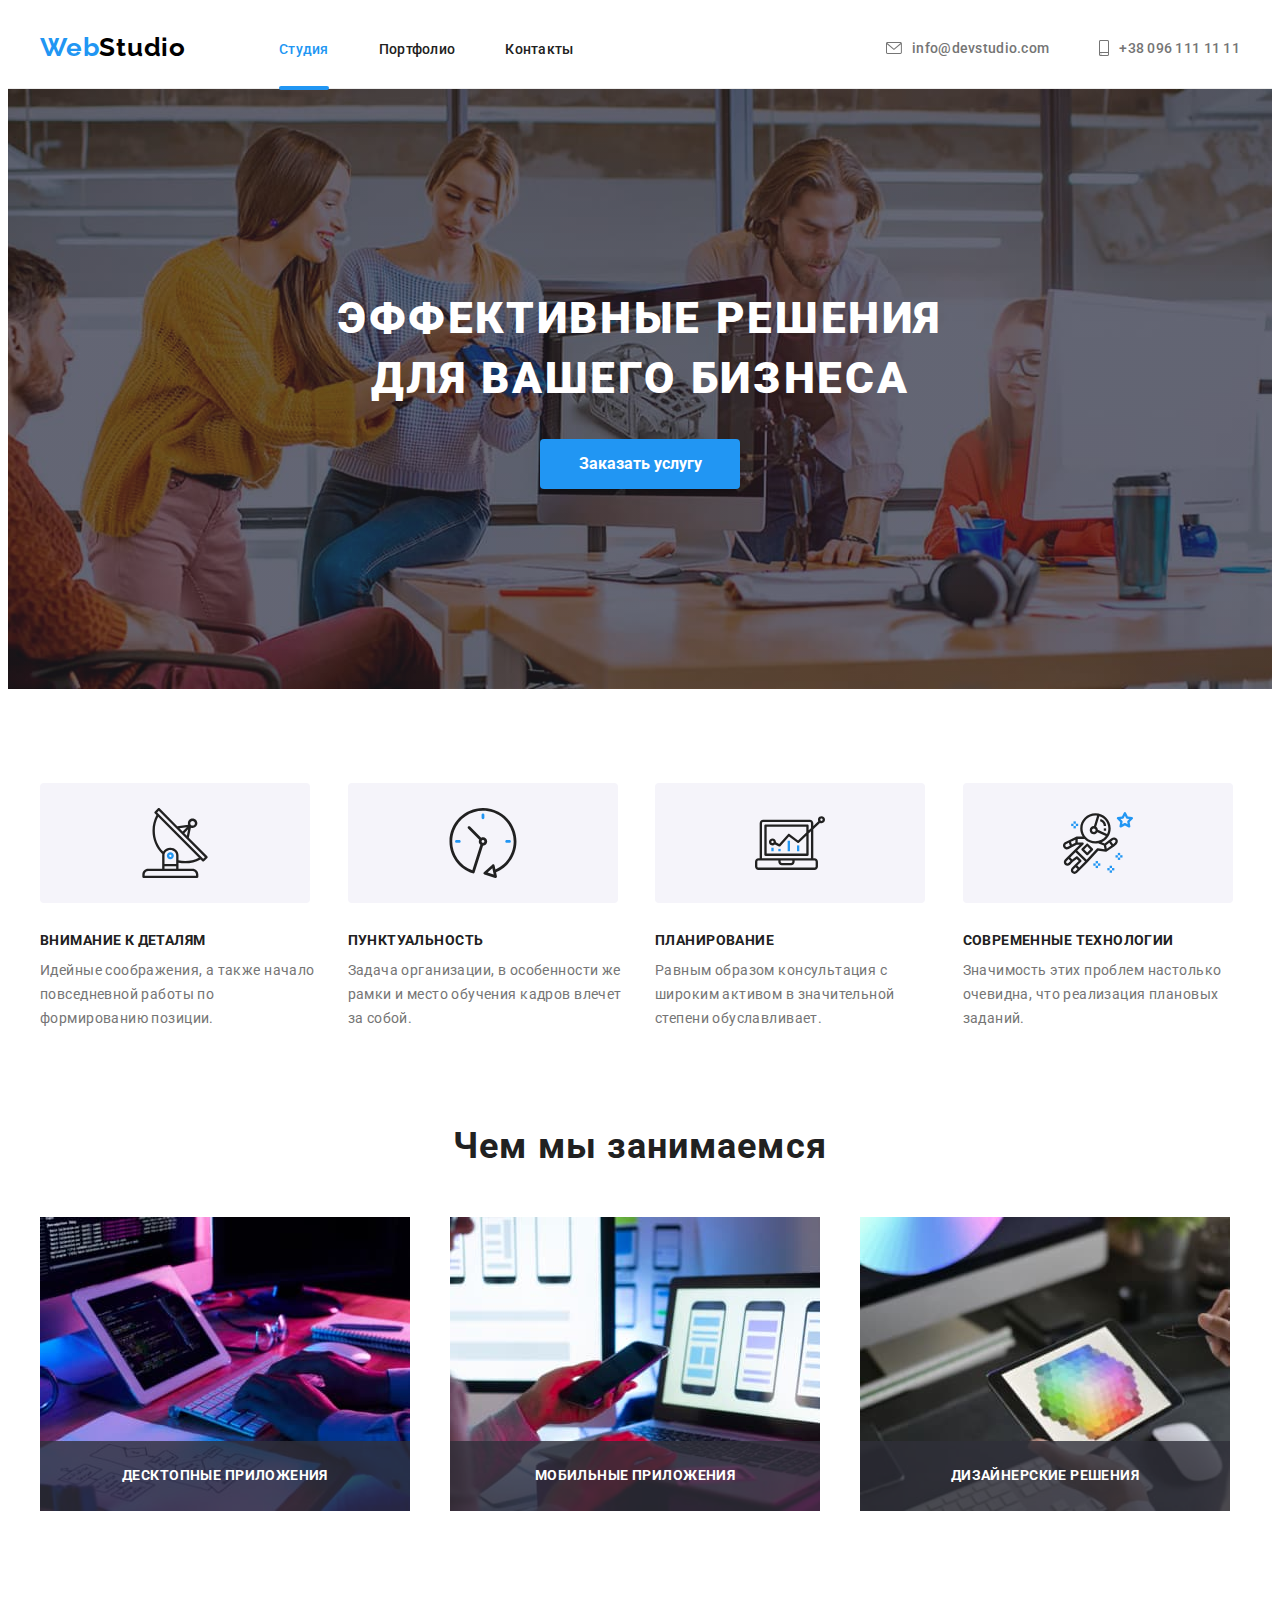
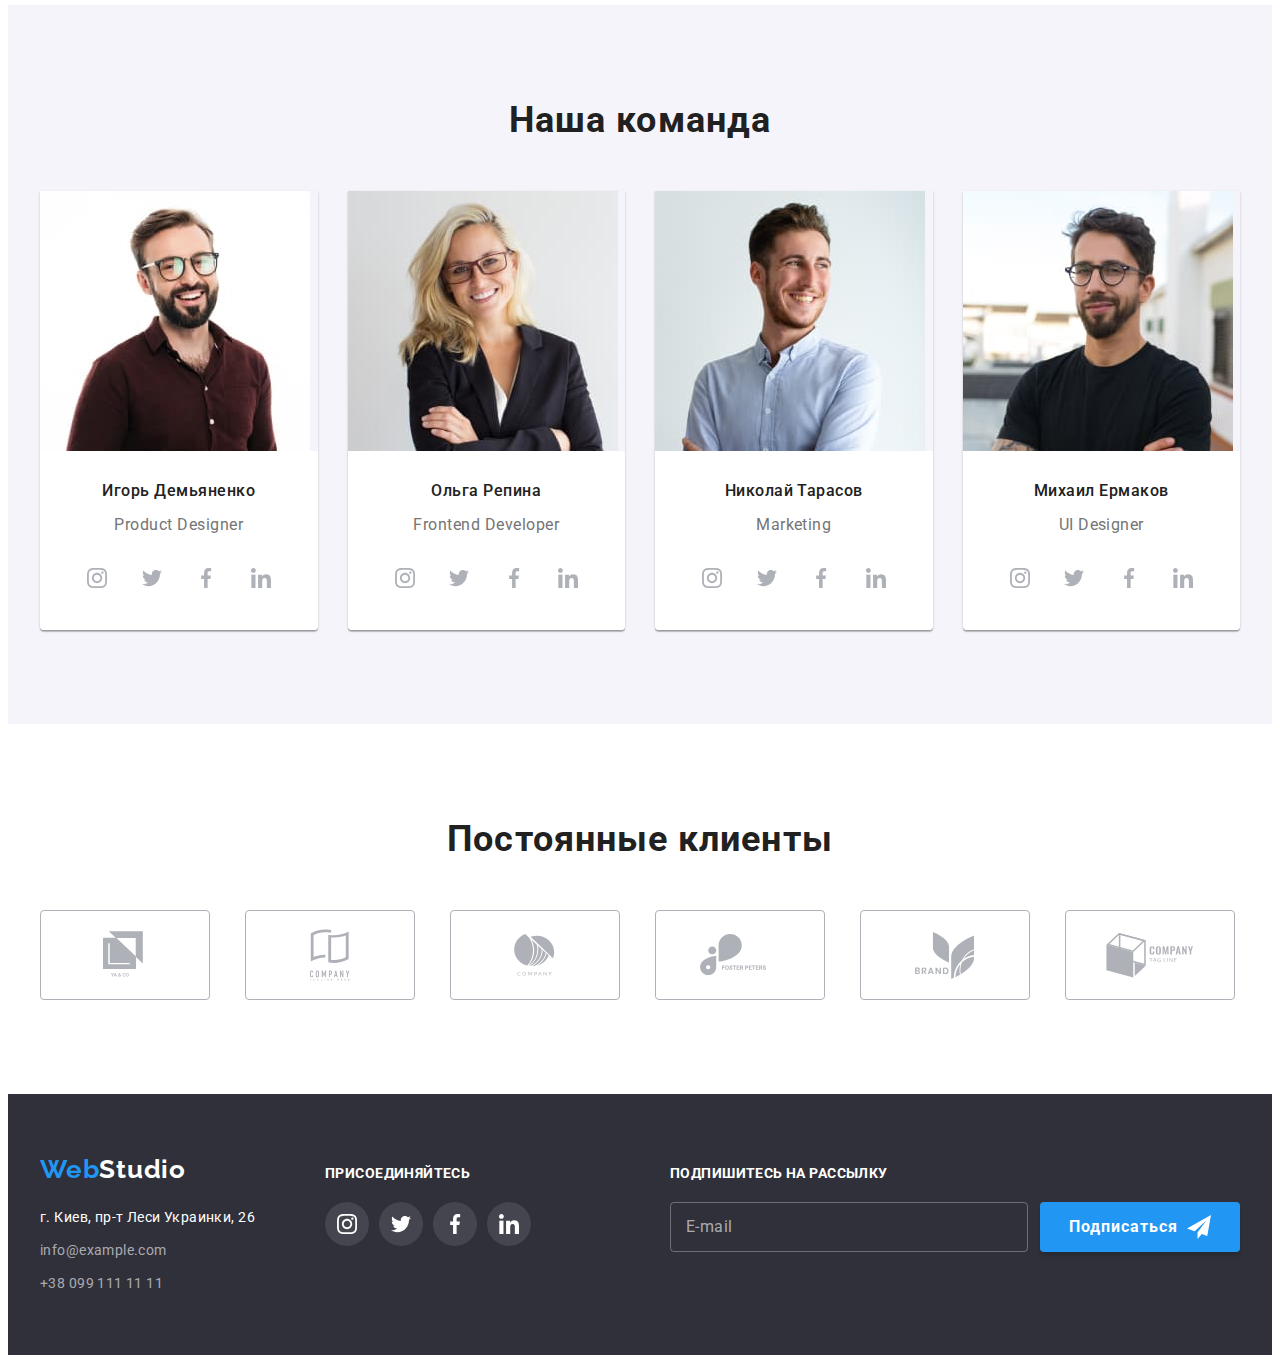
==== index.html @ 29ee75e7 "Added files and folders  from hw#6" ====
<!DOCTYPE html>
<html lang="ru">
<head>
    <meta charset="UTF-8">
    <meta http-equiv="X-UA-Compatible" content="IE=edge">
    <meta name="viewport" content="width=device-width, initial-scale=1.0">
    <title>Студия -> Веб-студия</title>
    <link rel="preconnect" href="https://fonts.gstatic.com">
    <link href="https://fonts.googleapis.com/css2?family=Raleway:wght@700&family=Roboto:wght@400;500;700;900&display=swap"
        rel="stylesheet">
    <link rel="stylesheet" href="https://cdnjs.cloudflare.com/ajax/libs/modern-normalize/1.0.0/modern-normalize.min.css"
        integrity="sha512-ISS7cAi1PEhQ8jnbJpJZMd29NlhNj4AWYyLOSp2CE/CsHxTCu+r+t0D2yoJudVrd0/8fTVPUVDzY5Tvli75u/g=="
        crossorigin="anonymous" />
    <link rel="stylesheet" href="https://cdnjs.cloudflare.com/ajax/libs/animate.css/4.1.1/animate.min.css" />
    <link rel="stylesheet" href="./css/styles.css">
</head>

<body>
    <header class="main-header">
        <div class="container">
            <nav class="navigation">
                <a class="logo link animate__rubberBand" href="./index.html" lang="en"><span class="part-logo">Web</span>Studio</a>
                <ul class="navigation-list list">
                    <li class="navigation-item">
                        <a class="navigation-link link current" href="./index.html">Студия</a>
                    </li>
                    <li class="navigation-item">
                        <a class="navigation-link link" href="./portfolio.html">Портфолио</a>
                    </li>
                    <li class="navigation-item">
                        <a class="navigation-link link" href="">Контакты</a>
                    </li>
                </ul>
            </nav>
            <ul class="list-contacts list">
                <li class="list-contacts-item">
                    <a class="channel-link link" href="mailto:info@devstudio.com">
                        <svg width="16" height="12" class="contacts-icon-mail">
                            <use href="./images/sprite.svg#icon-envelope"></use>
                        </svg>
                        info@devstudio.com</a>
                </li>
                <li class="list-contacts-item">
                    <a class="channel-link link" href="tel:+380961111111">
                        <svg width="10" height="16" class="contacts-icon-phone">
                            <use href="./images/sprite.svg#icon-phone"></use>
                        </svg>
                        +38 096 111 11 11</a>
                </li>
            </ul>
        </div>
    </header>
    <main class="main-content">
        <!-- HERO SECTION -->
        <section class="hero">
            <div class="container">
            <h1 class="main-title">Эффективные решения для вашего бизнеса</h1>
            <button class="modal-btn" type="button" data-modal-open>Заказать услугу</button>
            </div>
        </section>
        <!-- ADVANTAGES -->
        <section class="advantages">
            <div class="container">
                <h2 class="visually-hidden">Наши преимущества</h2>
                    <ul class="advantages-icon-list">
                        <li class="advantages-icon-item list">
                            <div class="advantages-icon">
                                <svg class="advantages-icon-img">
                                    <use href="./images/sprite.svg#icon-antenna">
                                    </use>
                                </svg>
                            </div>
                        </li>
                        <li class="advantages-icon-item list">
                            <div class="advantages-icon">
                                <svg class="advantages-icon-img">
                                    <use href="./images/sprite.svg#icon-clock">
                                    </use>
                                </svg>
                            </div>
                        </li>
                        <li class="advantages-icon-item list">
                            <div class="advantages-icon">
                                <svg class="advantages-icon-img">
                                    <use href="./images/sprite.svg#icon-diagram">
                                    </use>
                                </svg>
                            </div>
                        </li>
                        <li class="advantages-icon-item list">
                            <div class="advantages-icon">
                                <svg class="advantages-icon-img">
                                    <use href="./images/sprite.svg#icon-astronaut">
                                    </use>
                                </svg>
                            </div>
                        </li>
                    </ul>
                <ul class="advantages-list list">
                    <li class="advantages-list-item">
                        <h3 class="advantages-list-title">Внимание к деталям</h3>
                        <p class="advantages-list-description">Идейные соображения, а также начало повседневной работы по формированию
                            позиции.</p>
                    </li>
                    <li class="advantages-list-item">
                        <h3 class="advantages-list-title">Пунктуальность</h3>
                        <p class="advantages-list-description">Задача организации, в особенности же рамки и место обучения кадров влечет
                            за собой.</p>
                    </li>
                    <li class="advantages-list-item">
                        <h3 class="advantages-list-title">Планирование</h3>
                        <p class="advantages-list-description">Равным образом консультация с широким активом в значительной степени
                            обуславливает.</p>
                    </li>
                    <li class="advantages-list-item">
                        <h3 class="advantages-list-title">Современные технологии</h3>
                        <p class="advantages-list-description">Значимость этих проблем настолько очевидна, что реализация плановых
                            заданий.</p>
                    </li>
                </ul>
            </div>
        </section>
        <!-- WHAT WE DO -->
        <section class="our-work">
            <div class="container">
                <h2 class="second-title">Чем мы занимаемся</h2>
                <ul class="work-list list">
                    <li class="work-list-item">
                        <img class="work-list-img" src="./images/what_we_do/what_img_1.jpg" alt="разработчик пишет код" width="370"
                            height="294">
                            <p class="work-list-img-title">Десктопные приложения</p>
                    </li>
                    <li class="work-list-item">
                        <img class="work-list-img" src="./images/what_we_do/what_img_2.jpg"
                            alt="дизайнер выбирает варианты мобильной версии сайта" width="370" height="294">
                            <p class="work-list-img-title">Мобильные приложения</p>
                    </li>
                    <li class="work-list-item">
                        <img class="work-list-img" src="./images/what_we_do/what_img_3.jpg" alt="дизайнер выбирает цветовую палитру"
                            width="370" height="294">
                            <p class="work-list-img-title">Дизайнерские решения</p>
                    </li>
                </ul>
            </div>
        </section>
        <!-- OUR TEAM -->
        <section class="team">
            <div class="container">
                <h2 class="second-title">Наша команда</h2>
                <ul class="team-list list">
                    <li class="team-list-item">
                        <img class="team-list-img" src="./images/team/igor.jpg"
                            alt="парень в бордовой рубашке с бородой и в очках улыбается для фото" width="270" height="260">
                        <div class="description-card">
                            <h3 class="third-title">Игорь Демьяненко</h3>
                            <p class="team-list-description" lang="en">Product Designer</p>
                            <ul class="social-list list">
                                <li class="social-list-item">
                                    <a href="" class="social-list-link link">
                                        <svg class="social-list-icon">
                                            <use href="./images/sprite.svg#icon-instagram"></use>
                                        </svg>
                                    </a>
                                </li>
                                <li class="social-list-item">
                                    <a href="" class="social-list-link link">
                                        <svg class="social-list-icon">
                                            <use href="./images/sprite.svg#icon-twitter"></use>
                                        </svg>
                                    </a>
                                </li>
                                <li class="social-list-item">
                                    <a href="" class="social-list-link link">
                                        <svg class="social-list-icon">
                                            <use href="./images/sprite.svg#icon-facebook"></use>
                                        </svg>
                                    </a>
                                </li>
                                <li class="social-list-item">
                                    <a href="" class="social-list-link link">
                                        <svg class="social-list-icon">
                                            <use href="./images/sprite.svg#icon-linkedin"></use>
                                        </svg>
                                    </a>
                                </li>
                            </ul>
                        </div>
                    </li>
                    <li class="team-list-item">
                        <img class="team-list-img" src="./images/team/olga.jpg"
                            alt="девушка-блондинка в пиджаке и очках улыбается для фото" width="270" height="260">
                        <div class="description-card">
                            <h3 class="third-title">Ольга Репина</h3>
                            <p class="team-list-description" lang="en">Frontend Developer</p>
                            <ul class="social-list list">
                                <li class="social-list-item">
                                    <a href="" class="social-list-link link">
                                        <svg class="social-list-icon">
                                            <use href="./images/sprite.svg#icon-instagram"></use>
                                        </svg>
                                    </a>
                                </li>
                                <li class="social-list-item">
                                    <a href="" class="social-list-link link">
                                        <svg class="social-list-icon">
                                            <use href="./images/sprite.svg#icon-twitter"></use>
                                        </svg>
                                    </a>
                                </li>
                                <li class="social-list-item">
                                    <a href="" class="social-list-link link">
                                        <svg class="social-list-icon">
                                            <use href="./images/sprite.svg#icon-facebook"></use>
                                        </svg>
                                    </a>
                                </li>
                                <li class="social-list-item">
                                    <a href="" class="social-list-link link">
                                        <svg class="social-list-icon">
                                            <use href="./images/sprite.svg#icon-linkedin"></use>
                                        </svg>
                                    </a>
                                </li>
                            </ul>
                        </div>
                    </li>
                    <li class="team-list-item">
                        <img class="team-list-img" src="./images/team/nikolai.jpg"
                            alt="парень в светлой рубашке улыбается и смотрит в сторону" width="270" height="260">
                        <div class="description-card">
                            <h3 class="third-title">Николай Тарасов</h3>
                            <p class="team-list-description" lang="en">Marketing</p>
                            <ul class="social-list list">
                                <li class="social-list-item">
                                    <a href="" class="social-list-link link">
                                        <svg class="social-list-icon">
                                            <use href="./images/sprite.svg#icon-instagram"></use>
                                        </svg>
                                    </a>
                                </li>
                                <li class="social-list-item">
                                    <a href="" class="social-list-link link">
                                        <svg class="social-list-icon">
                                            <use href="./images/sprite.svg#icon-twitter"></use>
                                        </svg>
                                    </a>
                                </li>
                                <li class="social-list-item">
                                    <a href="" class="social-list-link link">
                                        <svg class="social-list-icon">
                                            <use href="./images/sprite.svg#icon-facebook"></use>
                                        </svg>
                                    </a>
                                </li>
                                <li class="social-list-item">
                                    <a href="" class="social-list-link link">
                                        <svg class="social-list-icon">
                                            <use href="./images/sprite.svg#icon-linkedin"></use>
                                        </svg>
                                    </a>
                                </li>
                            </ul>
                        </div>  
                    </li>
                    <li class="team-list-item">
                        <img class="team-list-img" src="./images/team/mihail.jpg" alt="парень с бородой, в очках и черной футболке"
                            width="270" height="260">
                        <div class="description-card">
                            <h3 class="third-title">Михаил Ермаков</h3>
                            <p class="team-list-description" lang="en">UI Designer</p>
                            <ul class="social-list list">
                                <li class="social-list-item">
                                    <a href="" class="social-list-link link">
                                        <svg class="social-list-icon">
                                            <use href="./images/sprite.svg#icon-instagram"></use>
                                        </svg>
                                    </a>
                                </li>
                                <li class="social-list-item">
                                    <a href="" class="social-list-link link">
                                        <svg class="social-list-icon">
                                            <use href="./images/sprite.svg#icon-twitter"></use>
                                        </svg>
                                    </a>
                                </li>
                                <li class="social-list-item">
                                    <a href="" class="social-list-link link">
                                        <svg class="social-list-icon">
                                            <use href="./images/sprite.svg#icon-facebook"></use>
                                        </svg>
                                    </a>
                                </li>
                                <li class="social-list-item">
                                    <a href="" class="social-list-link link">
                                        <svg class="social-list-icon">
                                            <use href="./images/sprite.svg#icon-linkedin"></use>
                                        </svg>
                                    </a>
                                </li>
                            </ul>
                        </div>  
                    </li>
                </ul>
            </div>
        </section>
        <!-- REGULAR CLIENTS -->
        <section class="regular-clients">
            <div class="container">
                <h2 class="second-title">Постоянные клиенты</h2>
                <ul class="regular-clients-list list">
                    <li class="regular-clients-item">
                        <a href="" class="regular-clients-link link">
                                <svg width="44" height="49" class="regular-clients-icon">
                                    <use href="./images/sprite.svg#icon-logo_1"></use>
                                </svg>
                        </a>
                    </li>
                    <li class="regular-clients-item">
                        <a href="" class="regular-clients-link link">
                                <svg width="40" height="52" class="regular-clients-icon">
                                    <use href="./images/sprite.svg#icon-logo_2"></use>
                                </svg>
                        </a>
                    </li>
                    <li class="regular-clients-item">
                        <a href="" class="regular-clients-link link">
                                <svg width="41" height="42" class="regular-clients-icon">
                                    <use href="./images/sprite.svg#icon-logo_3"></use>
                                </svg>
                        </a>
                    </li>
                    <li class="regular-clients-item">
                        <a href="" class="regular-clients-link link">
                                <svg width="79" height="42" class="regular-clients-icon">
                                    <use href="./images/sprite.svg#icon-logo_4"></use>
                                </svg>
                        </a>
                    </li>
                    <li class="regular-clients-item">
                        <a href="" class="regular-clients-link link">
                                <svg width="59" height="47" class="regular-clients-icon">
                                    <use href="./images/sprite.svg#icon-logo_5"></use>
                                </svg>
                        </a>
                    </li>
                    <li class="regular-clients-item">
                        <a href="" class="regular-clients-link link">
                                <svg width="88" height="45" class="regular-clients-icon">
                                    <use href="./images/sprite.svg#icon-logo_6"></use>
                                </svg>
                        </a>
                    </li>
                </ul>
            </div>
        </section>
    </main>
    <footer class="contact-information">
    <!-- CONTACT INFORMATION -->
        <div class="container contact-info-container">
            <div class="contact-address-container">
                <a class="link logo logo-white" href="./index.html" lang="en"><span class="part-logo">Web</span>Studio</a>
                <address class="address">
                    <ul class="contact-list list">
                        <li class="contact-list-item">
                            <a class="contact-link-address link" href="https://goo.gl/maps/SzbFPfj4iSwk4chh7" target="_blank"
                                rel="noopener noreferrer">
                                г. Киев, пр-т Леси Украинки, 26</a>
                        </li>
                        <li class="contact-list-item">
                            <a class="contact-link-item link" href="mailto:info@example.com" lang="en">info@example.com</a>
                        </li>
                        <li class="contact-list-item">
                            <a class="contact-link-item link" href="tel:+380991111111">+38 099 111 11 11</a>
                        </li>
                    </ul>
                </address>
            </div>
            <div class="social-links-footer">
                <p class="social-title">присоединяйтесь</p>
                <ul class="social-links-footer-list list">
                    <li class="social-links-footer-item">
                        <a href="" class="social-links-footer-link link">
                            <svg class="social-links-footer-icon">
                                <use href="./images/sprite.svg#icon-instagram"></use>
                            </svg>
                        </a>
                    </li>
                    <li class="social-links-footer-item">
                        <a href="" class="social-links-footer-link link">
                            <svg class="social-links-footer-icon">
                                <use href="./images/sprite.svg#icon-twitter"></use>
                            </svg>
                        </a>
                    </li>
                    <li class="social-links-footer-item">
                        <a href="" class="social-links-footer-link link">
                            <svg class="social-links-footer-icon">
                                <use href="./images/sprite.svg#icon-facebook"></use>
                            </svg>
                        </a>
                    </li>
                    <li class="social-links-footer-item">
                        <a href="" class="social-links-footer-link link">
                            <svg class="social-links-footer-icon">
                                <use href="./images/sprite.svg#icon-linkedin"></use>
                            </svg>
                        </a>
                    </li>
                </ul>
            </div>
            <div class="email-form">
                <p class="email-form-title">подпишитесь на рассылку</p>
                    <form action="#" class="subscribe-form">
                        <input type="email" class="contact-form-email" placeholder="E-mail">
                        <button type="submit" class="email-form-btn">Подписаться
                            <svg width="24" height="24" class="email-form-btn-icon">
                                <use href="./images/sprite.svg#icon-icon_send"></use>
                            </svg>
                        </button>
                    </form>
            </div>
        </div>
    </footer>
<!-- MODAL WINDOW -->
    <div class="backdrop is-hidden" data-modal>
        <div class="modal">
            <button class="modal-close-btn" type="button" data-modal-close>
                <svg width="30" height="30" class="modal-close-btn-icon">
                    <use href="./images/sprite.svg#icon-close-black-btn"></use>
                </svg>
            </button>
            <b class="action-desc">Оставьте свои данные, мы вам перезвоним</b>
            <form action="#" class="modal-form">
                <label class="modal-form-field">
                    Имя
                    <span class="modal-form-input-wrapper">
                        <input type="text" name="user-name" class="modal-form-input" required minlength="2">
                        <svg width="18" height="18" class="modal-form-input-icon">
                            <use href="./images/sprite.svg#icon-person-black"></use>
                        </svg>
                    </span>
                </label>
                <label class="modal-form-field">
                    Телефон
                    <span class="modal-form-input-wrapper">
                        <input type="tel" name="user-tel" class="modal-form-input" required pattern="[0-9]{3}-[0-9]{3}-[0-9]{2}-[0-9]{2}"
                            title="XXX-XXX-XX-XX">
                        <svg width="18" height="18" class="modal-form-input-icon">
                            <use href="./images/sprite.svg#icon-phone-black"></use>
                        </svg>
                    </span>
                </label>
                <label class="modal-form-field">
                    Почта
                    <span class="modal-form-input-wrapper">
                        <input type="email" name="user-email" class="modal-form-input">
                        <svg width="18" height="18" class="modal-form-input-icon">
                            <use href="./images/sprite.svg#icon-email-black"></use>
                        </svg>
                    </span>
                </label>
                <label class="modal-form-field">
                    Комментарий
                    <textarea name="user-message" class="modal-form-message" placeholder="Введите текст"></textarea>
                </label>
                <input type="checkbox" id="user-term" name="user-term" class="modal-form-term visually-hidden">
                <label for="user-term" class="modal-form-check-desc">Соглашаюсь с рассылкой и принимаю&nbsp;<a href="#">Условия договора</a></label>
                <button type="submit" class="modal-form-btn">Отправить</button>
            </form>
        </div>
    </div>

    <script src="./js/modal.js"></script>
</body>

</html>
---- css/styles.css ----
:root {
  --main-font: "Roboto", sans-serif;
  --secondary-font: "Raleway", sans-serif;
  --accent-color: #2196f3;
  --main-color: #212121;
  --black-color: #000000;
  --white-color: #ffffff;
  --content-description: #757575;
  --background: #f5f4fa;
  --background-btn-hover: #188ce8;
  --background-section: #2f303a;
  --text-color-default: rgba(255, 255, 255, 0.6);
  --second-title-mb: 50px;
  --filters-btn-pd: 6px 22px;
  --section-pt: 94px;
  --section-pb: 94px;
  --link-padding-tp: 32px;
  --link-padding-bt: 32px;
  --color-icon-clients: #afb1b8;
  --transition-time-cubic: 250ms cubic-bezier(0.4, 0, 0.2, 1);
  --transition-time-cubic-modal: 500ms cubic-bezier(0.4, 0, 0.2, 1);
}

body {
  font-family: var(--main-font);
  color: var(--main-color);
}

h1,
h2,
h3,
h4,
h5,
h6,
p {
  margin: 0;
}

ul,
ol {
  margin: 0;
  padding: 0;
}

img {
  display: block;
}

.link {
  text-decoration: none;
}

.list {
  list-style: none;
}

.address {
  font-style: normal;
}

.visually-hidden {
  position: absolute !important;
  clip: rect(1px 1px 1px 1px); /* IE6, IE7 */
  clip: rect(1px, 1px, 1px, 1px);
  padding: 0 !important;
  border: 0 !important;
  height: 1px !important;
  width: 1px !important;
  overflow: hidden;
}

.container {
  width: 1200px;
  margin: 0 auto;
  padding-left: 15px;
  padding-right: 15px;
}
/* ========= COMPONENTS =========*/
.logo {
  font-family: var(--secondary-font);
  font-weight: 700;
  font-size: 26px;
  line-height: 1.2;
  letter-spacing: 0.03em;
  color: var(--black-color);
  margin-right: 93px;
  animation-duration: 2000ms;
}

.logo.link.animate__rubberBand {
  padding-top: 24px;
  padding-bottom: 25px;
}

.part-logo {
  color: var(--accent-color);
}

.logo-white {
  margin: auto;
  color: var(--white-color);
}

.second-title {
  font-weight: 700;
  font-size: 36px;
  line-height: 1.17;
  letter-spacing: 0.03em;
}

.social-list {
  display: flex;
  align-items: center;
  justify-content: space-between;
}

.social-list-link {
  display: flex;
  align-items: center;
  justify-content: center;
  width: 44px;
  height: 44px;
  border-radius: 50%;
  background-color: var(--white-color);

  transition: background-color var(--transition-time-cubic);
}

.social-list-link:hover,
.social-list-link:focus {
  background-color: var(--accent-color);
}

.social-list-icon {
  width: 20px;
  height: 20px;
  fill: var(--color-icon-clients);

  transition: fill var(--transition-time-cubic);
}

.social-list-link:hover .social-list-icon,
.social-list-link:focus .social-list-icon {
  fill: var(--white-color);
}
/* ========= END COMPONENTS =========*/

/* ========= HEADER =========*/
.main-header {
  border-bottom: 1px solid #ececec;
}

.main-header .container {
  display: flex;
  align-items: center;
}

.navigation {
  display: flex;
  align-items: center;
}

.navigation-list {
  display: flex;
  align-items: center;
}

.navigation-item:not(:last-child) {
  margin-right: 50px;
}

.list-contacts {
  display: flex;
  align-items: center;
  margin-left: auto;
}

.list-contacts-item:not(:last-child) {
  margin-right: 50px;
}

.navigation-link {
  position: relative;
  font-weight: 500;
  font-size: 14px;
  line-height: 1.15;
  letter-spacing: 0.02em;
  padding-top: var(--link-padding-tp);
  padding-bottom: var(--link-padding-bt);
  color: var(--main-color);

  transition: color var(--transition-time-cubic);
}

.navigation-link:hover,
.navigation-link:focus {
  color: var(--accent-color);
}

.navigation-link.link.current::after {
  position: absolute;
  display: block;
  content: "";
  width: 100%;
  height: 4px;
  background-color: var(--accent-color);
  border-radius: 2px;
  transform: translateY(28px);
}

.channel-link {
  display: flex;
  align-items: center;
  font-weight: 500;
  font-size: 14px;
  line-height: 1.15;
  letter-spacing: 0.02em;
  padding-top: var(--link-padding-tp);
  padding-bottom: var(--link-padding-bt);
  color: var(--content-description);

  transition: color var(--transition-time-cubic);
}

.channel-link:hover,
.channel-link:focus {
  color: var(--accent-color);
}

.contacts-icon-mail {
  margin-right: 10px;
  fill: currentColor;
}

.contacts-icon-phone {
  margin-right: 10px;
  fill: currentColor;
}

.navigation-link.link.current {
  color: var(--accent-color);
}
/* ========= END HEADER =========*/

/* ========= HERO =========*/
.modal-btn {
  min-width: 200px;
  padding: 10px 32px;
  margin: 0 auto;
  display: block;
  font-family: inherit;
  font-weight: 700;
  font-size: 16px;
  line-height: 1.88;
  text-align: center;
  background-color: var(--accent-color);
  box-shadow: 0px 4px 4px rgba(0, 0, 0, 0.15);
  border-radius: 4px;
  cursor: pointer;
  border: none;
  color: var(--white-color);

  transition: background-color var(--transition-time-cubic),
    box-shadow var(--transition-time-cubic);
}

.modal-btn:hover,
.modal-btn:focus {
  background-color: var(--background-btn-hover);
  box-shadow: 0px 4px 4px rgba(0, 0, 0, 0.15);
  border-radius: 4px;
}

.main-title {
  max-width: 696px;
  font-weight: 900;
  margin: 0 auto;
  text-align: center;
  font-size: 44px;
  line-height: 1.36;
  letter-spacing: 0.06em;
  text-transform: uppercase;
  margin-bottom: 30px;
  color: var(--white-color);
}

.hero {
  background: var(--background-section);
  padding: 200px 0;
  margin: 0 auto;
  max-width: 1600px;
  background-image: linear-gradient(
      rgba(47, 48, 58, 0.4),
      rgba(47, 48, 58, 0.4)
    ),
    url("../images/hero/bg.jpg");
  background-repeat: no-repeat;
  background-position: center;
  background-color: #c4c4c4;
}
/* ========= END HERO =========*/

/* ========= ADVANTAGES =========*/
.advantages {
  padding-top: var(--section-pt);
  padding-bottom: 47px;
}

.advantages-icon {
  display: flex;
  align-items: center;
  justify-content: center;
  width: 270px;
  height: 120px;
  background: #f5f4fa;
  border-radius: 4px;
}

.advantages-icon-list {
  display: flex;
  align-items: center;
  margin-bottom: 30px;
  margin-left: -30px;
  margin-top: -30px;
}

.advantages-icon-item {
  flex-basis: calc(100% / 4 - 30px);
  margin-left: 30px;
  margin-top: 30px;
}

.advantages-icon-img {
  display: flex;
  align-items: center;
  width: 70px;
  height: 70px;
}

.advantages-list {
  display: flex;
  align-items: center;
  margin-left: -30px;
  margin-top: -30px;
}

.advantages-list-item {
  flex-basis: calc(100% / 4 - 30px);
  margin-left: 30px;
  margin-top: 30px;
}

.advantages-list-title {
  font-weight: 700;
  font-size: 14px;
  line-height: 1.14;
  letter-spacing: 0.03em;
  text-transform: uppercase;
  margin-bottom: 10px;
}

.advantages-list-description {
  font-weight: 400;
  font-size: 14px;
  line-height: 1.71;
  letter-spacing: 0.03em;

  color: var(--content-description);
}
/* ========= END ADVANTAGES =========*/

/* ========= WHAT WE DO =========*/
.our-work {
  padding-top: 47px;
  padding-bottom: var(--section-pb);
}

.second-title {
  text-align: center;
  margin-bottom: var(--second-title-mb);
}

.work-list {
  display: flex;
  align-items: center;
  margin-left: -30px;
  margin-top: -30px;
}

.work-list-item {
  position: relative;
  flex-basis: calc(100% / 3 - 30px);
  margin-left: 30px;
  margin-top: 30px;
}

.work-list-img-title {
  position: absolute;
  display: flex;
  justify-content: center;
  align-items: center;
  overflow: hidden;
  left: 0px;
  bottom: 0px;
  font-weight: 700;
  font-size: 14px;
  line-height: 1.14;
  text-align: center;
  letter-spacing: 0.03em;
  text-transform: uppercase;
  color: var(--white-color);
  width: 370px;
  height: 70px;
  background-color: rgba(47, 48, 58, 0.8);
}

/* ========= END WHAT WE DO =========*/

/* ========= OUR TEAM =========*/
.team {
  padding-top: var(--section-pt);
  padding-bottom: var(--section-pb);
  background: var(--background);
}

.team-list {
  display: flex;
  align-items: center;
  margin-left: -30px;
  margin-top: -30px;
}

.team-list-item {
  flex-basis: calc(100% / 4 - 30px);
  margin-left: 30px;
  margin-top: 30px;
  box-shadow: 0px 1px 3px hsla(0, 0%, 0%, 0.12), 0px 1px 1px rgba(0, 0, 0, 0.14),
    0px 2px 1px rgba(0, 0, 0, 0.2);
  border-radius: 0px 0px 4px 4px;
}

.description-card {
  padding: 30px 35px;
  background-color: var(--white-color);
  border-radius: 0px 0px 4px 4px;
}

.third-title {
  text-align: center;
  font-weight: 500;
  font-size: 16px;
  line-height: 1.19;
  letter-spacing: 0.03em;
  margin-bottom: 10px;
  color: var(--main-color);
}

.team-list-description {
  font-weight: 400;
  font-size: 16px;
  line-height: 1.9;
  letter-spacing: 0.03em;
  text-align: center;
  color: var(--content-description);
  margin-bottom: 16px;
}
/* ========= END OUR TEAM =========*/

/* ========= REGULAR CLIENTS =========*/
.regular-clients {
  padding-top: 94px;
  padding-bottom: 94px;
}

.regular-clients-list {
  display: flex;
  align-items: center;
  margin-left: -30px;
  margin-top: -30px;
}

.regular-clients-item {
  flex-basis: calc(100% / 6 - 30px);
  margin-left: 30px;
  margin-top: 30px;
}

.regular-clients-link {
  display: flex;
  align-items: center;
  justify-content: center;
  width: 170px;
  height: 90px;
  border: 1px solid #afb1b8;
  box-sizing: border-box;
  border-radius: 4px;
  color: var(--color-icon-clients);

  transition: border-color var(--transition-time-cubic);
}

.regular-clients-link:hover,
.regular-clients-link:focus {
  border-color: var(--accent-color);
}

.regular-clients-icon {
  fill: currentColor;

  transition: fill var(--transition-time-cubic);
}

.regular-clients-link:hover .regular-clients-icon,
.regular-clients-link:focus .regular-clients-icon {
  fill: var(--accent-color);
}
/* ========= END REGULAR CLIENTS =========*/

/* ========= CONTACT INFORMATION =========*/
.contact-information {
  display: flex;
  align-items: center;
}

.contact-address-container {
  margin-right: 70px;
}

.link.logo.logo-white {
  display: block;
  margin-bottom: 20px;
}

.contact-list {
  display: flex;
  flex-direction: column;
}

.contact-link-address {
  font-size: 14px;
  line-height: 1.71;
  letter-spacing: 0.03em;
  padding-top: 3px;
  padding-bottom: 3px;

  color: var(--white-color);
}

.contact-list-item:not(:last-child) {
  margin-bottom: 9px;
}

.contact-link-item {
  font-size: 14px;
  line-height: 1.71;
  letter-spacing: 0.03em;
  padding-top: 3px;
  padding-bottom: 3px;

  color: var(--text-color-default);
}

.contact-information {
  padding-top: 60px;
  padding-bottom: 60px;
  background-color: var(--background-section);
}

.contact-info-container {
  display: flex;
  align-items: baseline;
}

.social-title {
  font-family: var(--main-font);
  font-weight: 700;
  font-size: 14px;
  line-height: 1.14;
  letter-spacing: 0.03em;
  text-transform: uppercase;
  color: var(--white-color);
  margin-bottom: 20px;
}

.social-links-footer-list {
  display: flex;
  align-items: center;
  justify-content: space-between;
}

.social-links-footer-item:not(:last-child) {
  margin-right: 10px;
}

.social-links-footer-icon {
  width: 20px;
  height: 20px;
  fill: var(--white-color);
}

.social-links-footer-link {
  display: flex;
  align-items: center;
  justify-content: center;
  width: 44px;
  height: 44px;
  border-radius: 50%;
  background-color: rgba(255, 255, 255, 0.1);

  transition: background-color var(--transition-time-cubic);
}

.social-links-footer-link:hover,
.social-links-footer-link:focus {
  background-color: var(--accent-color);
}

.email-form {
  margin-left: auto;
}

.email-form-title {
  font-family: var(--main-font);
  font-weight: 700;
  font-size: 14px;
  line-height: 1.14;
  letter-spacing: 0.03em;
  text-transform: uppercase;
  color: var(--white-color);
  margin-bottom: 20px;
}

.subscribe-form {
  display: flex;
  align-items: center;
}

.contact-form-email {
  width: 358px;
  height: 50px;
  font-weight: 400;
  font-size: 16px;
  line-height: 1.25;
  border: 1px solid rgba(255, 255, 255, 0.3);
  box-sizing: border-box;
  border-radius: 4px;
  color: var(--white-color);
  background-color: transparent;
  padding: 15px;
  margin-right: 12px;
}

.contact-form-email::placeholder {
  font-family: Roboto;
  font-weight: 400;
  font-size: 16px;
  line-height: 1.25;
  letter-spacing: 0.03em;

  color: var(--text-color-default);
}

.email-form-btn {
  display: flex;
  align-items: center;
  justify-content: space-between;
  min-width: 200px;
  font-family: var(--main-font);
  font-weight: 700;
  font-size: 16px;
  line-height: 1.88;
  letter-spacing: 0.06em;
  color: var(--white-color);
  padding: 10px 29px;
  background: var(--accent-color);
  box-shadow: 0px 4px 4px rgba(0, 0, 0, 0.15);
  border-radius: 4px;
  cursor: pointer;
  border: none;
}

.email-form-btn-icon {
  fill: var(--white-color);
}

/* ========= END CONTACT INFORMATION =========*/

/* ========= FILTER =========*/
.filter-works {
  padding-top: var(--section-pt);
  padding-bottom: var(--section-pb);
}

.filter-works-list {
  display: flex;
  align-items: center;
  justify-content: center;
  margin-bottom: 50px;
}

.filter-works-item:not(:last-child) {
  margin-right: 8px;
}

.filter-works-btn {
  font-family: inherit;
  font-weight: 500;
  font-size: 16px;
  line-height: 1.63;
  text-align: center;
  letter-spacing: 0.03em;
  cursor: pointer;
  border: none;
  border-radius: 4px;
  background: var(--background);
  padding: var(--filters-btn-pd);

  transition: background-color var(--transition-time-cubic),
    color var(--transition-time-cubic), box-shadow var(--transition-time-cubic);
}

.filter-works-btn:hover,
.filter-works-btn:focus {
  background-color: var(--accent-color);
  color: var(--white-color);
  box-shadow: 0px 3px 1px rgba(0, 0, 0, 0.1), 0px 1px 2px rgba(0, 0, 0, 0.08),
    0px 2px 2px rgba(0, 0, 0, 0.12);
}
/* ========= END FILTER =========*/

/* ========= OUR WORKS =========*/

.works-list {
  display: flex;
  flex-wrap: wrap;
  margin-left: -30px;
  margin-top: -30px;
}

.works-list-item {
  flex-basis: calc(100% / 3 - 30px);
  margin-left: 30px;
  margin-top: 30px;
}

.works-list-item:hover,
.works-list-item:focus {
  box-shadow: 0px 1px 1px rgba(0, 0, 0, 0.12), 0px 4px 4px rgba(0, 0, 0, 0.06),
    1px 4px 6px rgba(0, 0, 0, 0.16);
  cursor: pointer;
}

.description-container {
  padding: 20px 24px;
  border: 1px solid #eeeeee;
  border-top: none;
}

.work-list-content-wrapper {
  position: relative;
  overflow: hidden;
}

.overlay {
  position: absolute;
  top: 0;
  left: 0;
  height: 100%;
  background-color: rgba(33, 150, 243, 0.9);
  color: var(--white-color);
  padding: 63px 24px;
  font-weight: 400;
  font-size: 18px;
  line-height: 1.56;
  letter-spacing: 0.03em;
  overflow: auto;
  opacity: 0;
  transform: translateY(100%);
  transition: transform var(--transition-time-cubic),
    opacity var(--transition-time-cubic);
}

.works-list-item-link:hover .overlay,
.works-list-item-link:focus .overlay {
  transform: translateY(0%);
  opacity: 1;
}

.works-img-name {
  font-weight: 700;
  font-size: 18px;
  line-height: 2;
  letter-spacing: 0.06em;
  margin-bottom: 4px;
  color: var(--main-color);
}

.works-img-description {
  font-weight: 400;
  font-size: 16px;
  line-height: 1.88;
  letter-spacing: 0.03em;
  color: var(--content-description);
}
/* ========= END OUR WORKS =========*/

/* ========= MODAL BTNs & BACKDROPs =========*/

.backdrop {
  position: fixed;
  top: 0;
  left: 0;
  width: 100vw;
  height: 100vh;
  background-color: rgba(0, 0, 0, 0.2);

  opacity: 1;
  transition: visibility var(--transition-time-cubic-modal),
    opacity var(--transition-time-cubic-modal),
    pointer-events var(--transition-time-cubic-modal);
}

.is-hidden {
  opacity: 0;
  visibility: hidden;
  pointer-events: none;
}

.backdrop.is-hidden .modal {
  transform: translate(-50%, -35%) rotate(180deg) scale(0);
}

.modal {
  position: absolute;
  top: 50%;
  left: 50%;
  transform: translate(-50%, -50%) rotate(360deg) scale(1);
  width: 528px;
  height: 581px;
  background-color: var(--white-color);
  padding: 40px;

  transition: transform var(--transition-time-cubic-modal);
}

.modal-close-btn {
  position: absolute;
  top: 8px;
  right: 8px;
  display: flex;
  justify-content: center;
  align-items: center;
  width: 30px;
  height: 30px;
  background: var(--white-color);
  border: 1px solid rgba(0, 0, 0, 0.1);
  border-radius: 50%;
  cursor: pointer;
}

.modal-close-btn-icon {
  transition: fill var(--transition-time-cubic);
}

.modal-close-btn-icon:hover,
.modal-close-btn-icon:focus {
  fill: var(--accent-color);
}

.action-desc {
  display: block;
  font-family: var(--main-font);
  font-weight: 700;
  font-size: 20px;
  line-height: 1.15;
  text-align: center;
  letter-spacing: 0.03em;
  margin-bottom: 12px;

  color: var(--main-color);
}

.modal-form-field {
  font-family: var(--main-font);
  font-weight: 400;
  font-size: 12px;
  line-height: 1.17;
  letter-spacing: 0.01em;
  color: var(--content-description);
}

.modal-form-input-wrapper {
  display: block;
  position: relative;
  margin-top: 4px;
  margin-bottom: 10px;
}

.modal-form {
  display: flex;
  flex-direction: column;
}

.modal-form-input {
  width: 100%;
  height: 40px;
  border: 1px solid rgba(33, 33, 33, 0.2);
  border-radius: 4px;
  padding-left: 42px;

  transition: border-color var(--transition-time-cubic);
}

.modal-form-input:focus {
  outline: none;
  border-color: var(--accent-color);
}

.modal-form-input:focus + .modal-form-input-icon {
  fill: var(--accent-color);
}

.modal-form-input-icon {
  position: absolute;
  top: 50%;
  left: 12px;
  transform: translateY(-50%);

  transition: fill var(--transition-time-cubic);
}

.modal-form-message {
  width: 100%;
  height: 120px;
  margin-top: 4px;
  padding: 12px 16px;
  resize: none;
  border: 1px solid rgba(33, 33, 33, 0.2);
  border-radius: 4px;
  font-family: var(--main-font);
  font-weight: 400;
  font-size: 12px;
  line-height: 1.17;
  letter-spacing: 0.01em;
  margin-bottom: 20px;

  transition: border-color var(--accent-color);
}

.modal-form-message::placeholder {
  color: rgba(117, 117, 117, 0.5);
}

.modal-form-message:focus {
  outline: none;
  border-color: var(--accent-color);
}

.modal-form-check-desc::before {
  display: block;
  content: "";
  width: 16px;
  height: 15px;
  border: 1px solid var(--black-color);
  border-radius: 2px;
  cursor: pointer;
  margin-right: 8px;
}

.modal-form-check-desc {
  display: flex;
  align-items: center;
  margin: 0 auto;
  font-family: var(--main-font);
  font-weight: 400;
  font-size: 14px;
  line-height: 1.71;
  letter-spacing: 0.03em;
  color: var(--content-description);
  margin-bottom: 30px;
}

.modal-form-term:checked + .modal-form-check-desc::before {
  background-image: url("../images/checkbox_svg/icon_checked.svg");
  background-color: var(--accent-color);
  background-position: center;
  border-color: var(--accent-color);
  border-radius: 2px;
}

.modal-form-term:focus + .modal-form-check-desc::before {
  box-shadow: 0 0 0 1px var(--black-color);
}

.modal-form-btn {
  align-self: center;
  padding: 10px 55px;
  font-family: var(--main-font);
  font-weight: 700;
  font-size: 16px;
  line-height: 1.88;
  letter-spacing: 0.06em;
  text-align: center;
  background-color: var(--accent-color);
  box-shadow: 0px 4px 4px rgba(0, 0, 0, 0.15);
  border-radius: 4px;
  cursor: pointer;
  border: none;
  color: var(--white-color);

  transition: background-color var(--transition-time-cubic),
    box-shadow var(--transition-time-cubic);
}

.modal-form-btn:hover,
.modal-form-btn:focus {
  background-color: var(--background-btn-hover);
  box-shadow: 0px 4px 4px rgba(0, 0, 0, 0.15);
  border-radius: 4px;
}
/* ========= END MODAL BTNs & BACKDROPs =========*/
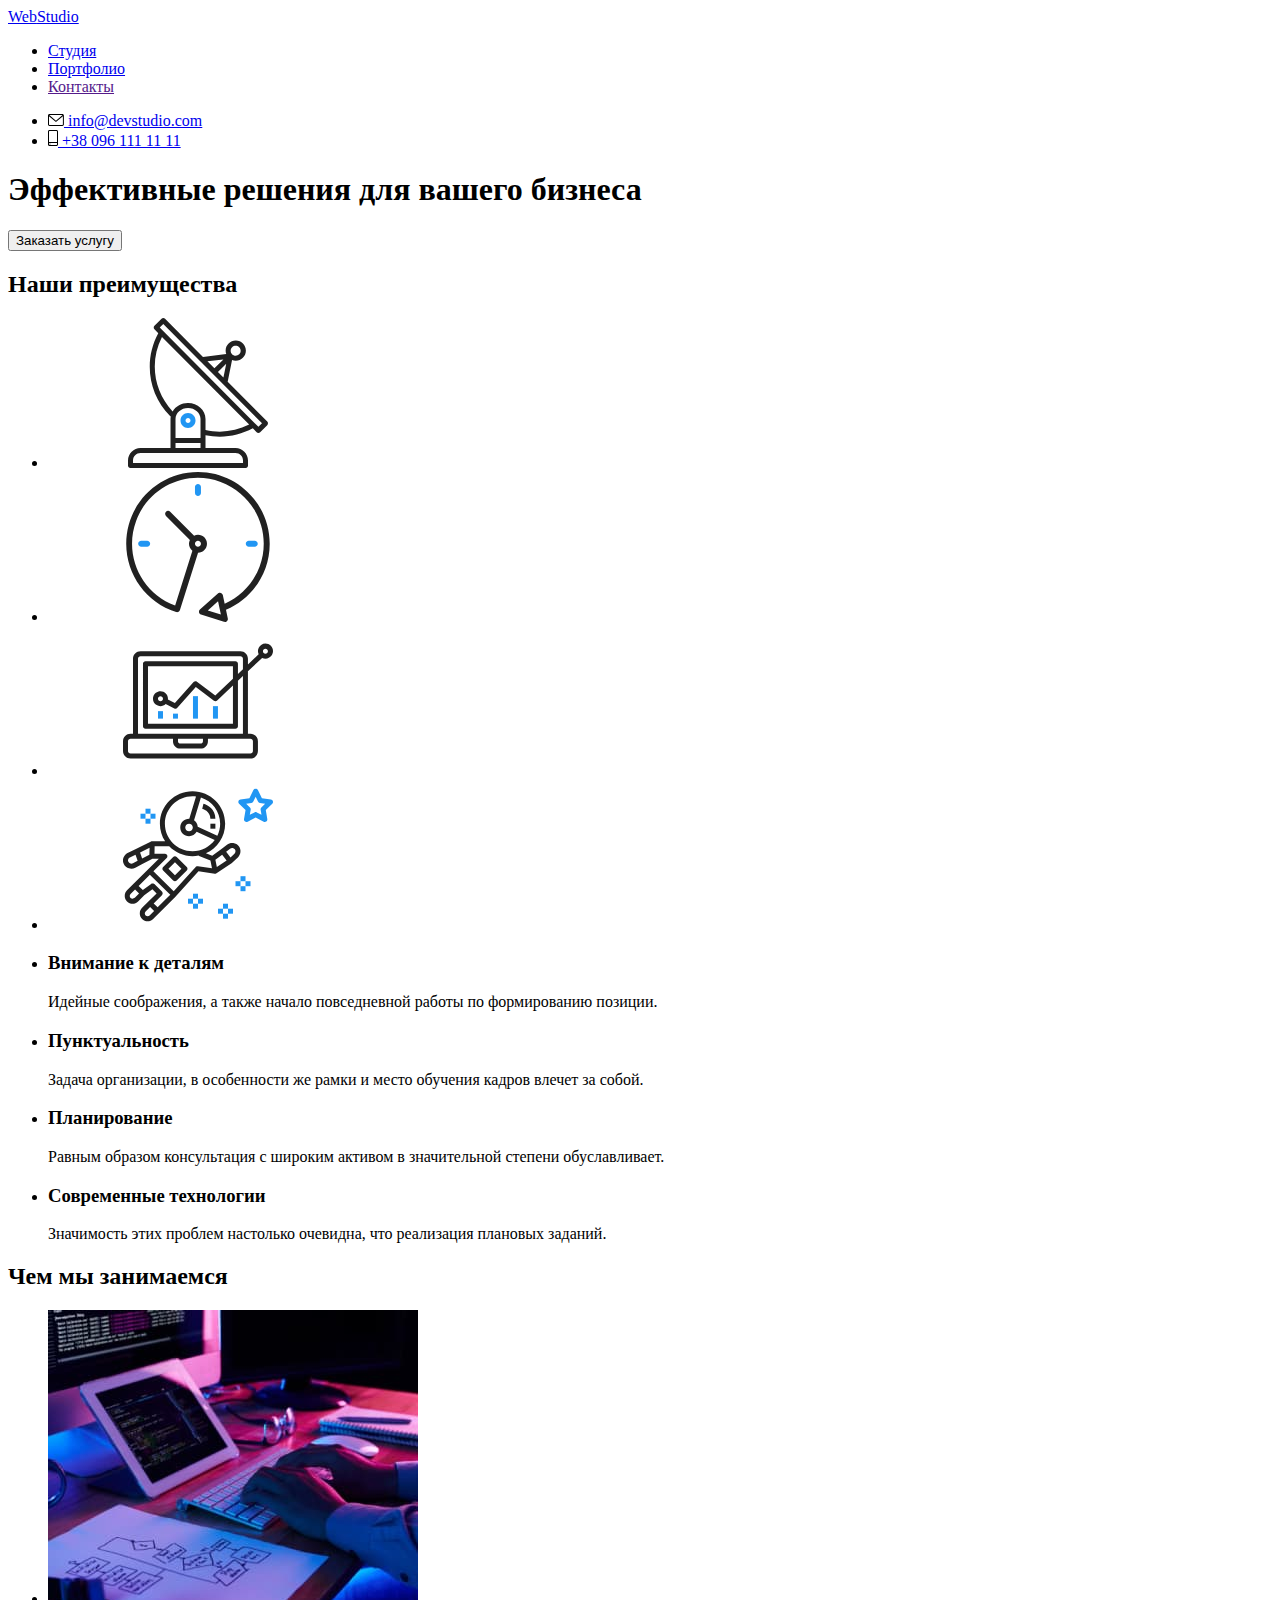
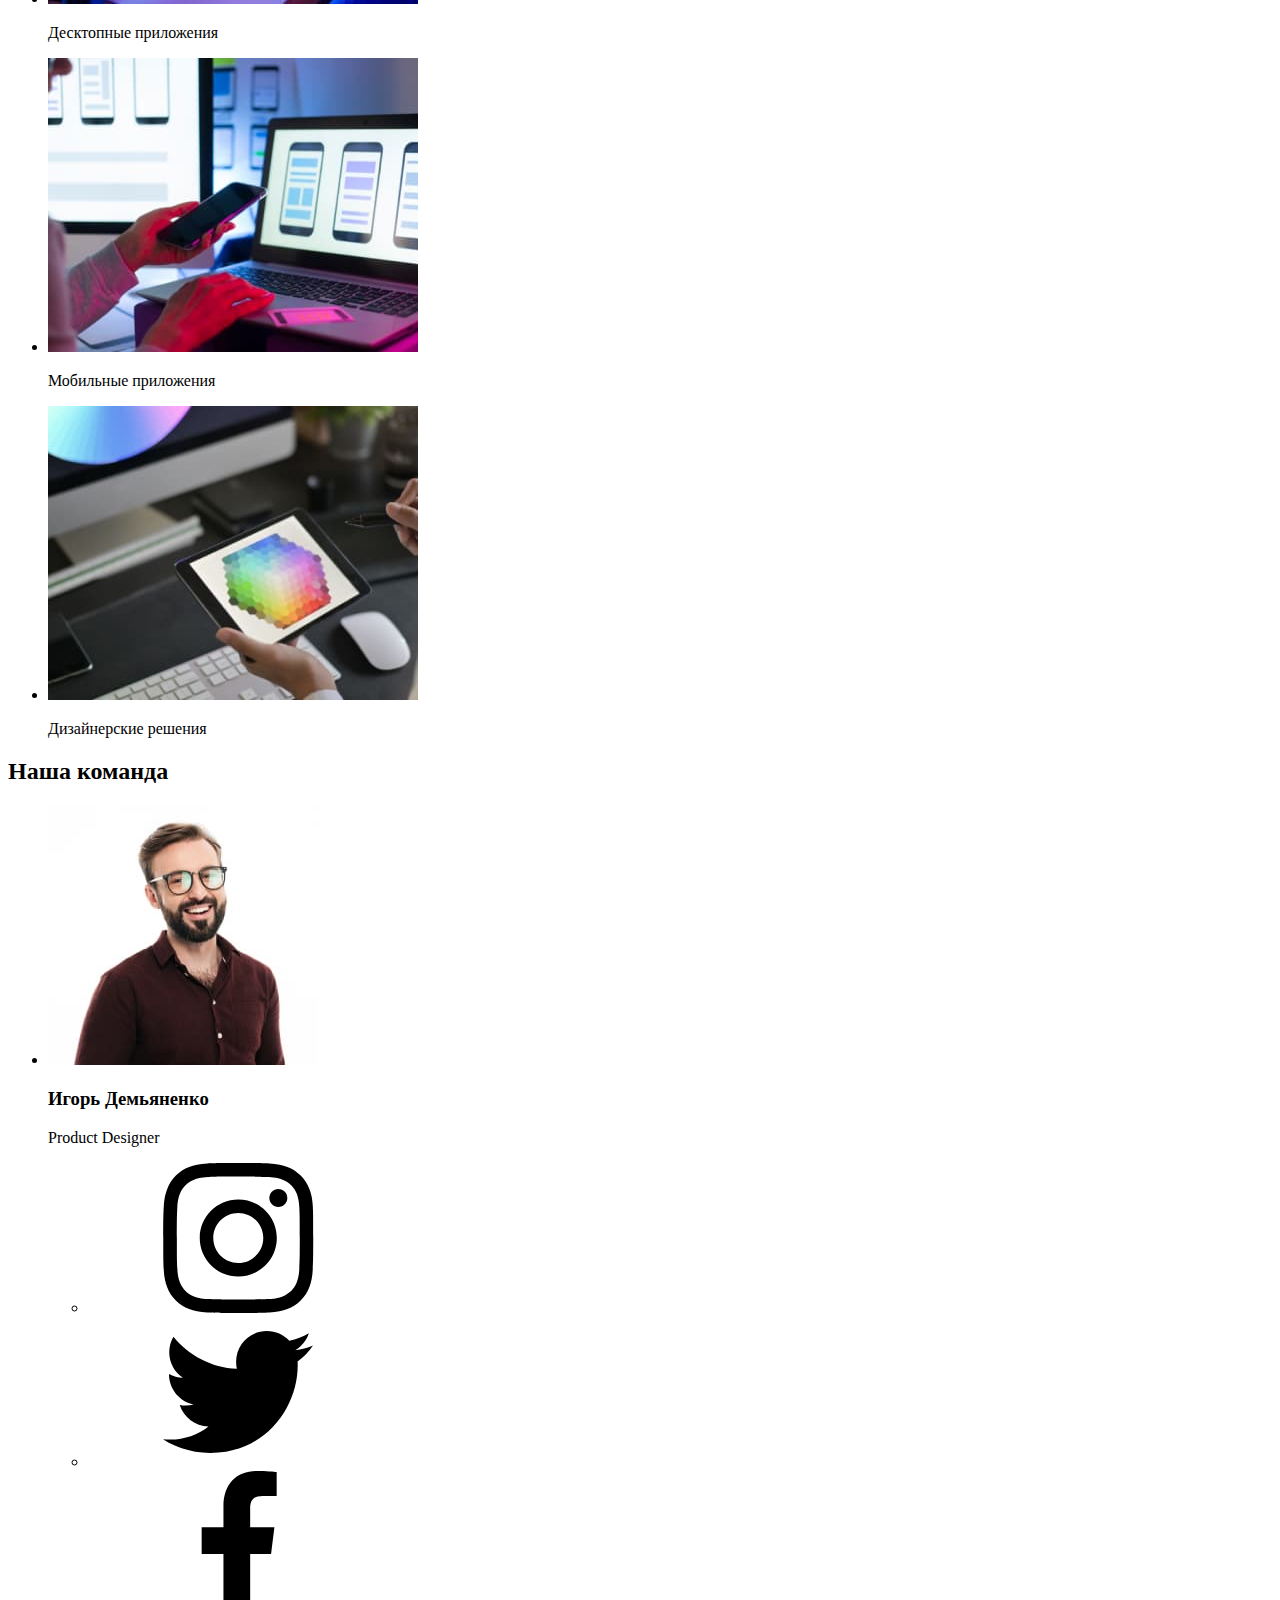
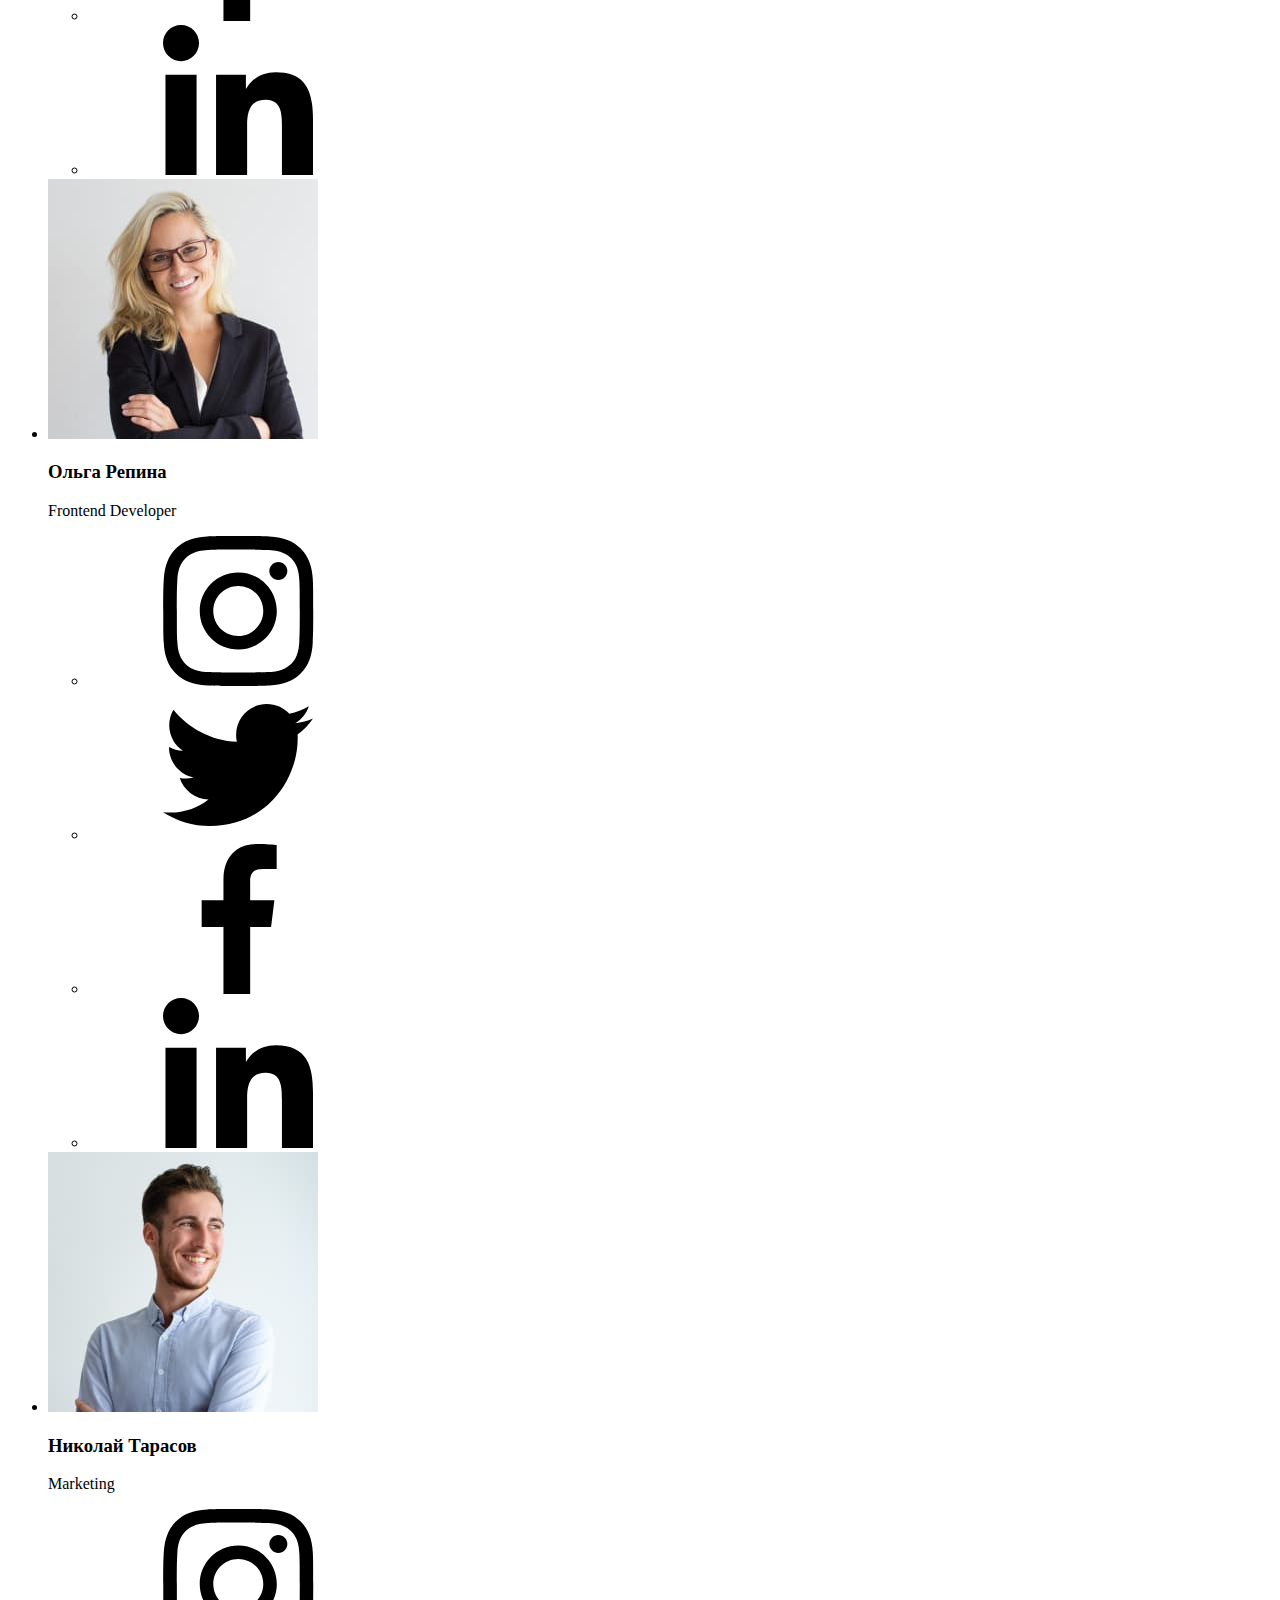
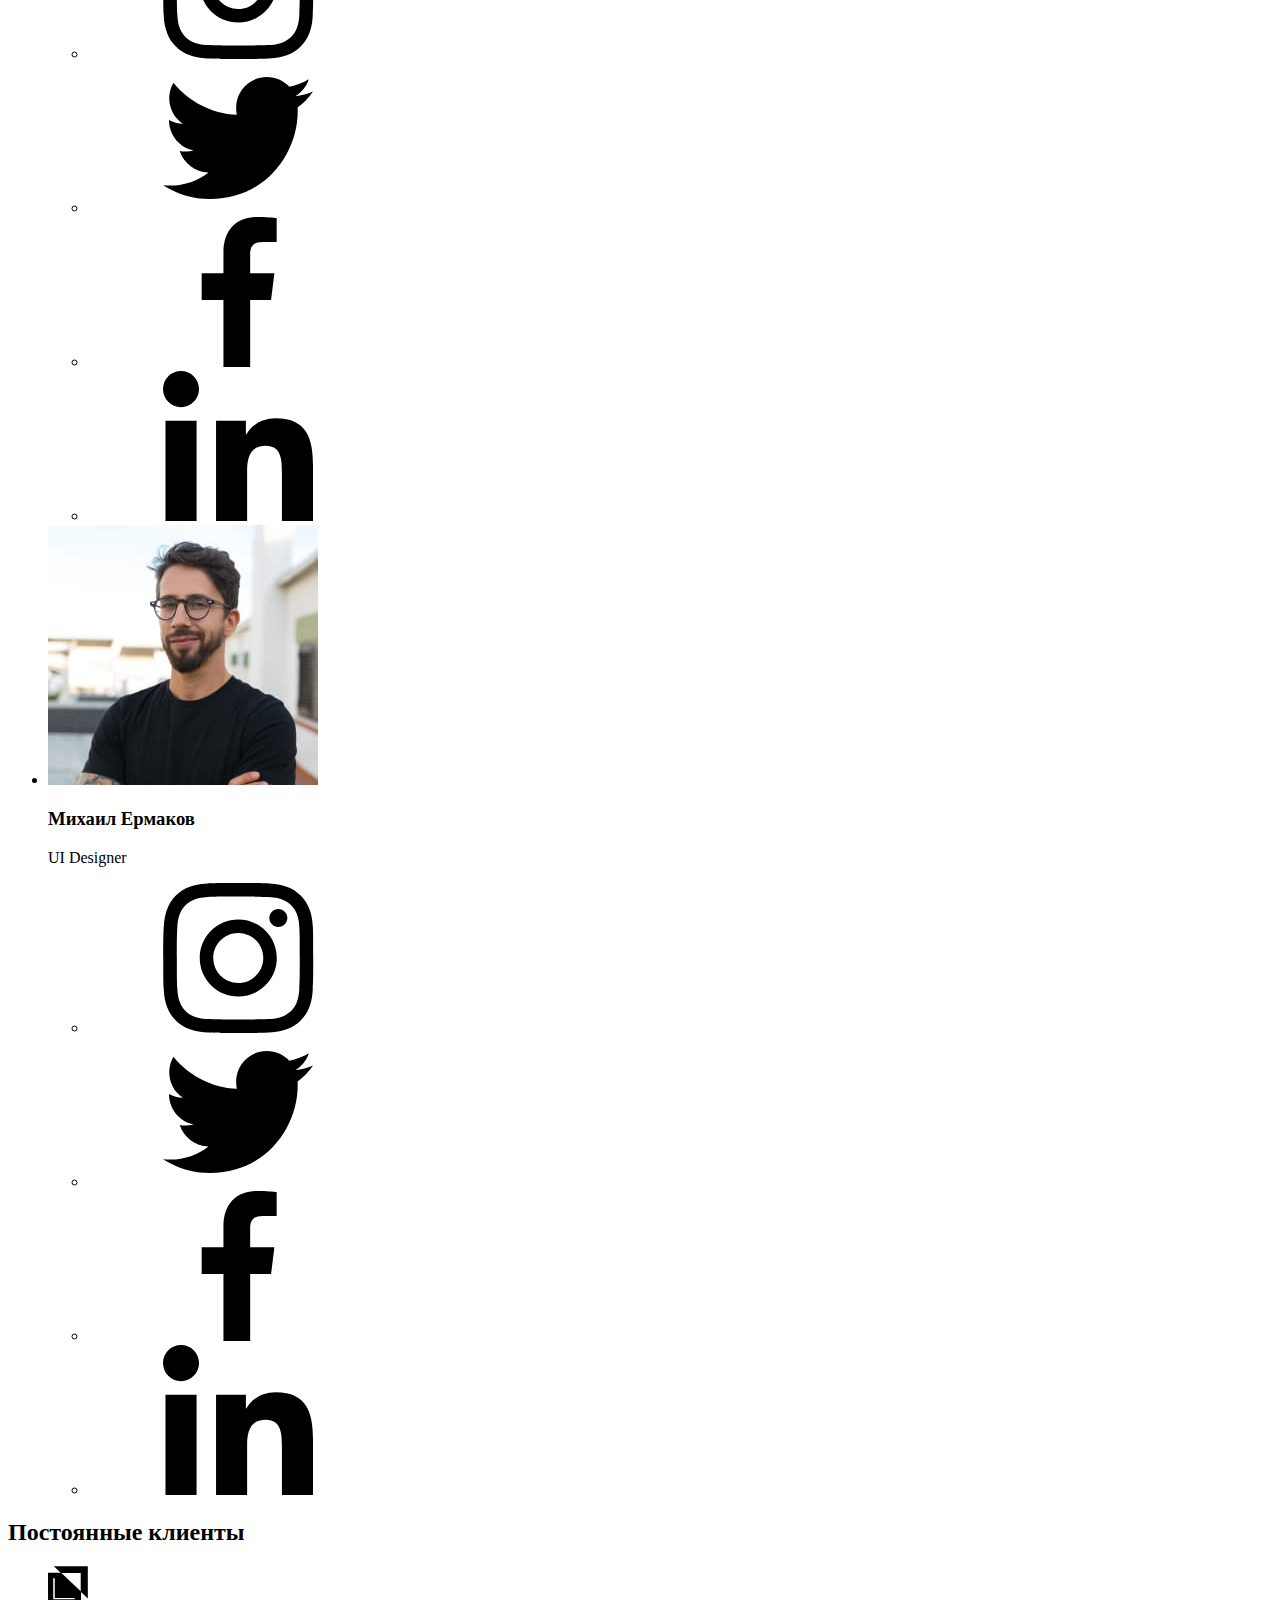
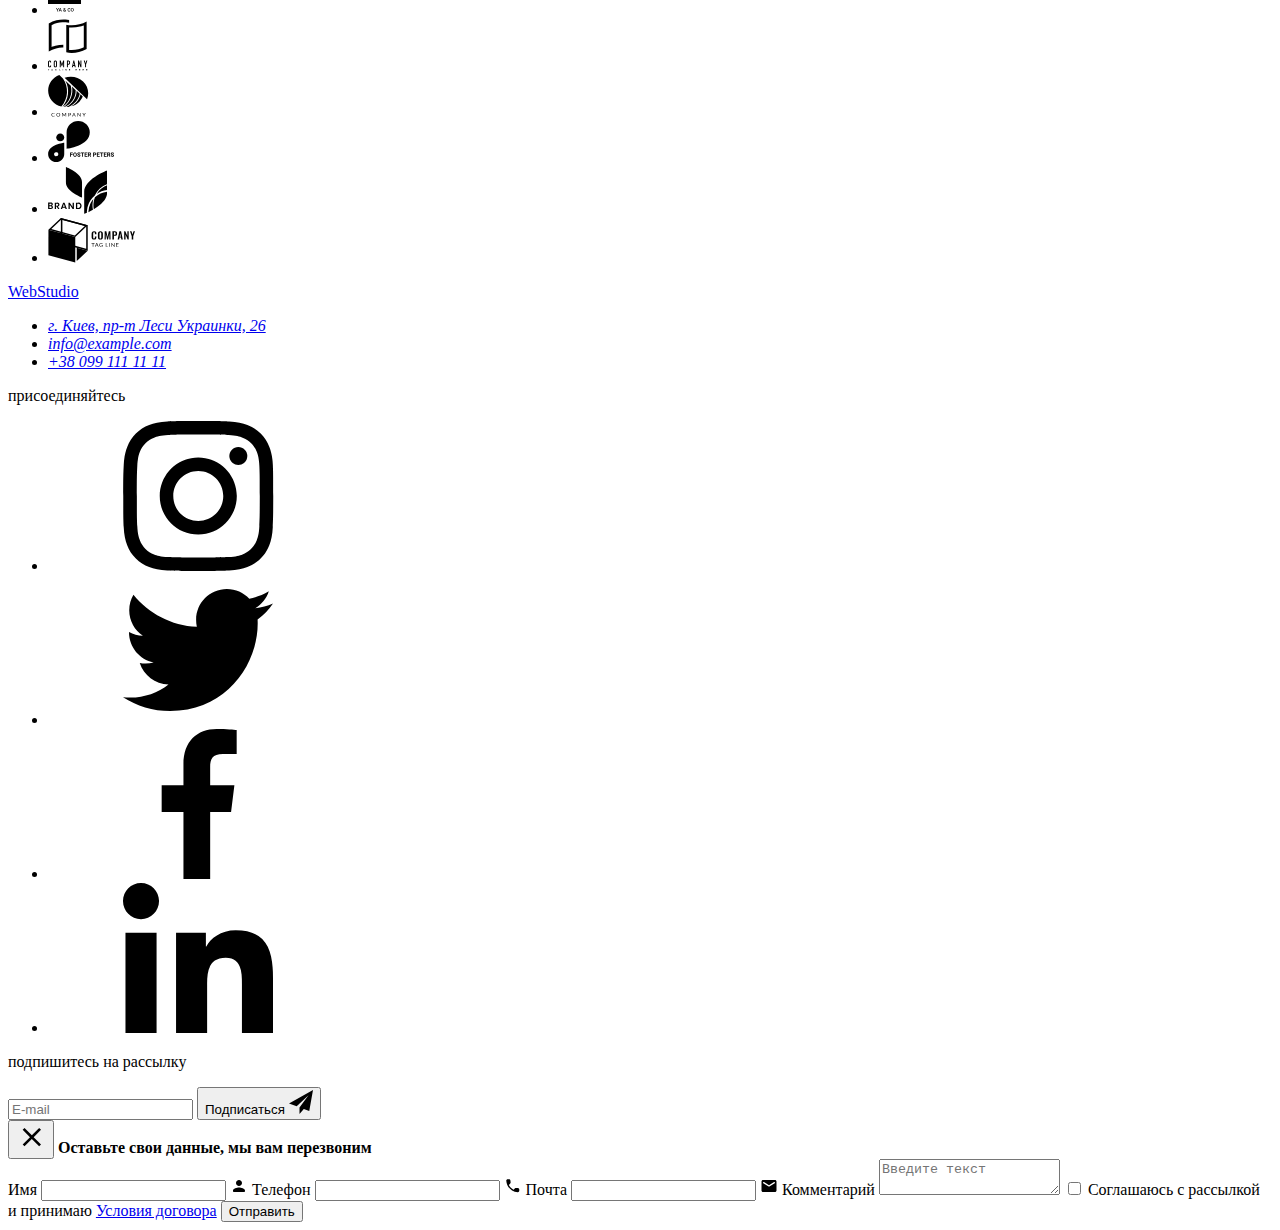
==== commit 6ae945fb: "Подключает main.min.css" ====
--- a/index.html
+++ b/index.html
@@ -12,7 +12,7 @@
         integrity="sha512-ISS7cAi1PEhQ8jnbJpJZMd29NlhNj4AWYyLOSp2CE/CsHxTCu+r+t0D2yoJudVrd0/8fTVPUVDzY5Tvli75u/g=="
         crossorigin="anonymous" />
     <link rel="stylesheet" href="https://cdnjs.cloudflare.com/ajax/libs/animate.css/4.1.1/animate.min.css" />
-    <link rel="stylesheet" href="./css/styles.css">
+    <link rel="stylesheet" href="./css/main.min.css">
 </head>
 
 <body>
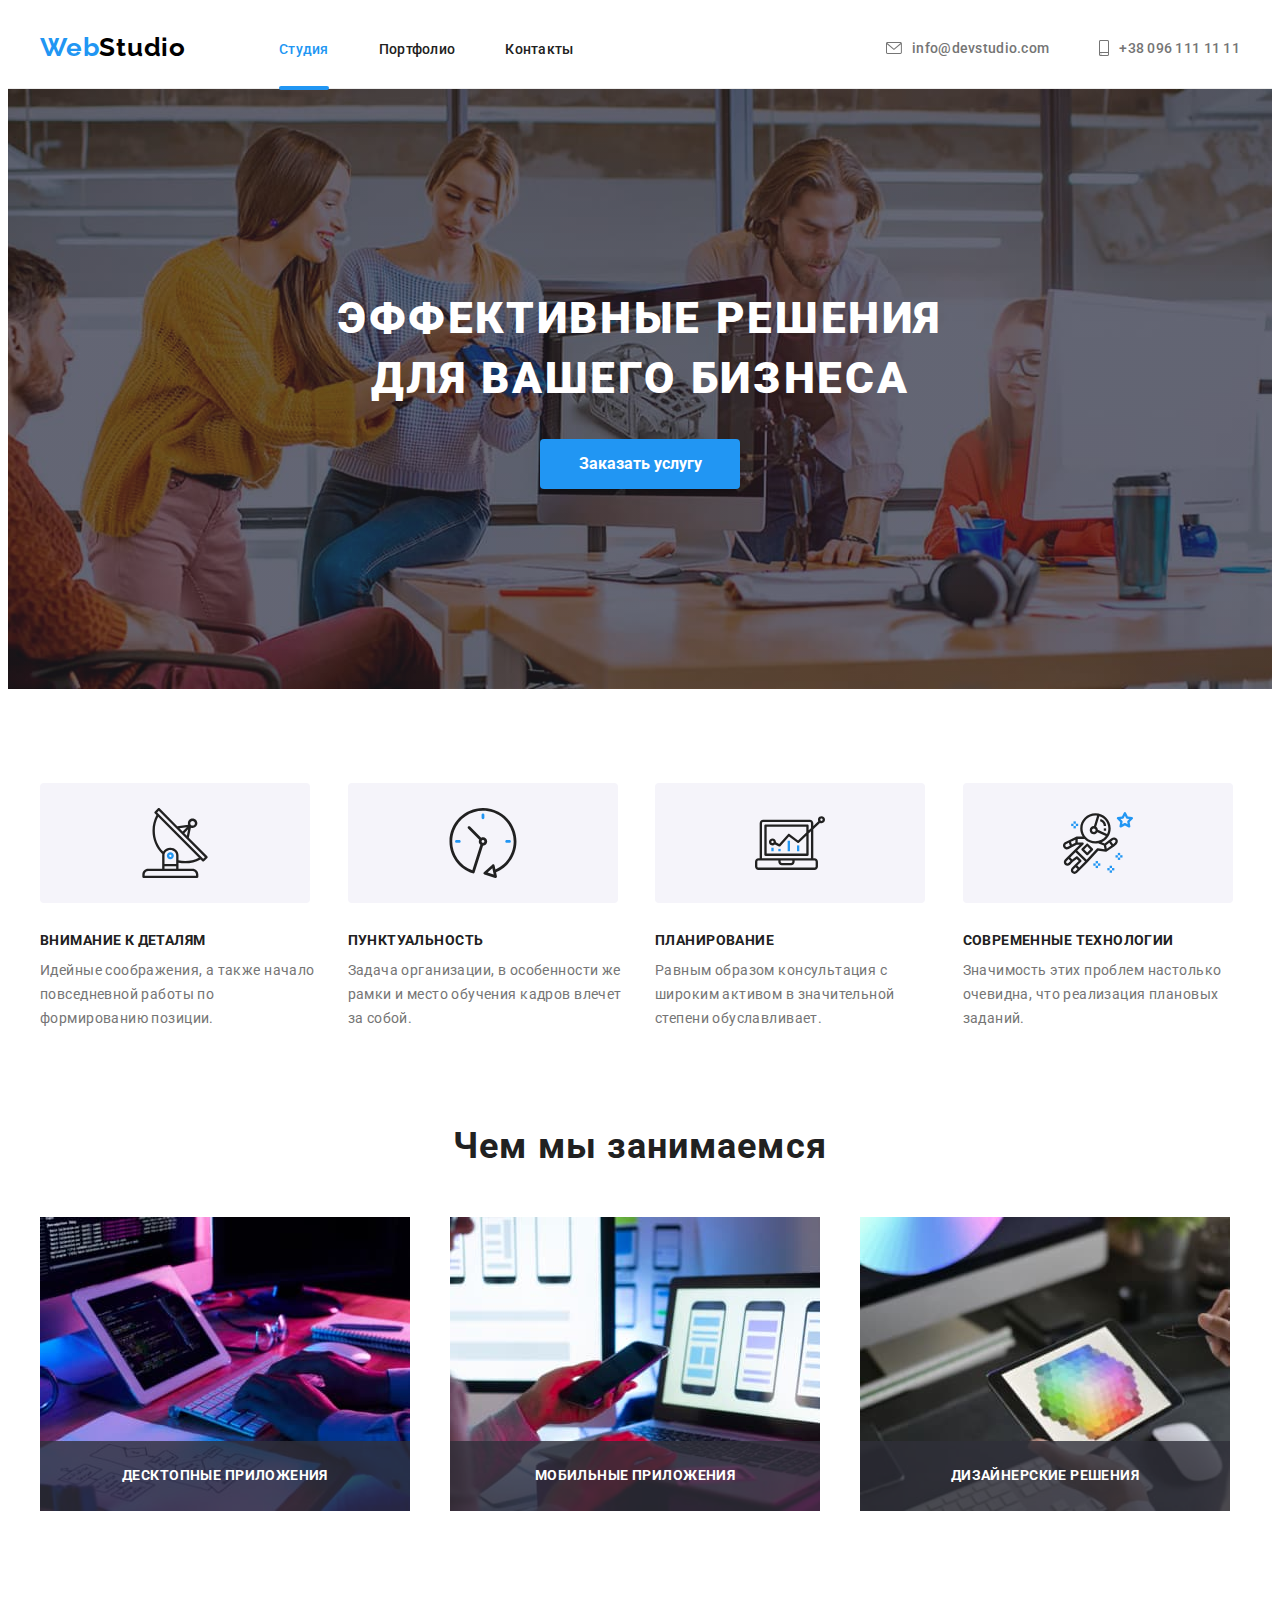
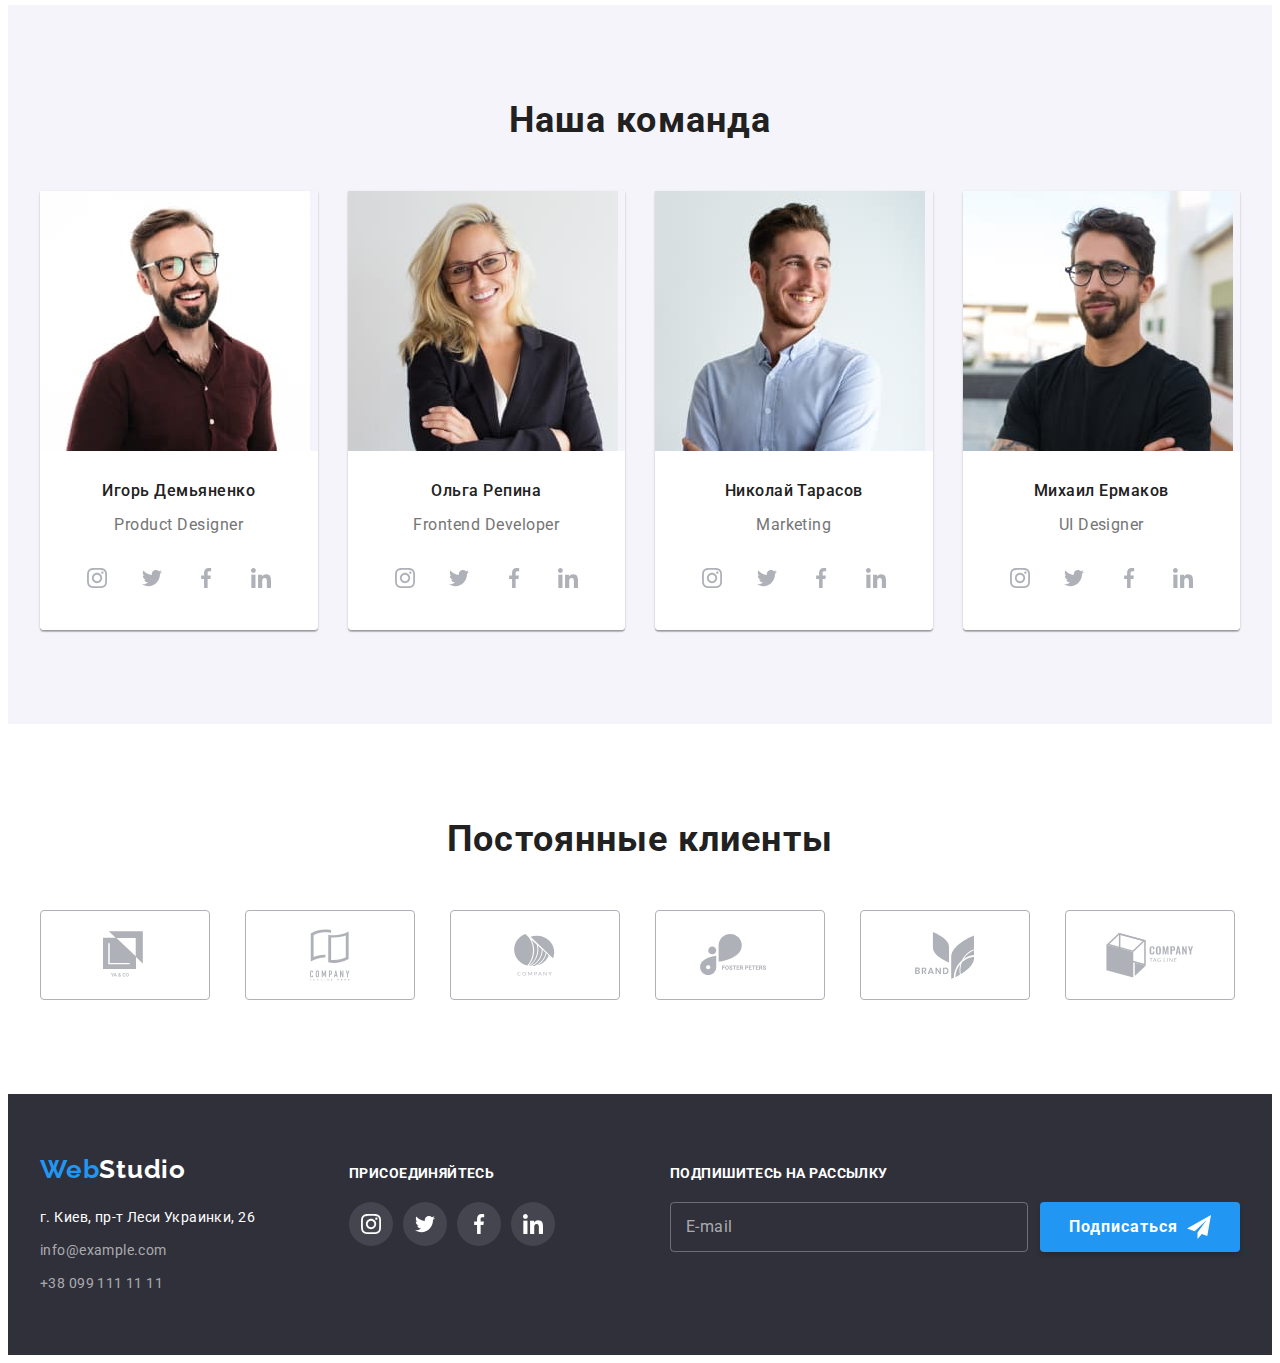
==== commit 97e33832: "Переопределяет классы согласно БЭМ и созд.структуру SASS" ====
--- a/index.html
+++ b/index.html
@@ -19,30 +19,31 @@
     <header class="main-header">
         <div class="container">
             <nav class="navigation">
-                <a class="logo link animate__rubberBand" href="./index.html" lang="en"><span class="part-logo">Web</span>Studio</a>
-                <ul class="navigation-list list">
-                    <li class="navigation-item">
-                        <a class="navigation-link link current" href="./index.html">Студия</a>
-                    </li>
-                    <li class="navigation-item">
-                        <a class="navigation-link link" href="./portfolio.html">Портфолио</a>
-                    </li>
-                    <li class="navigation-item">
-                        <a class="navigation-link link" href="">Контакты</a>
+                <a class="logo link animate__rubberBand" href="./index.html" lang="en"><span
+                        class="logo__accent-text">Web</span>Studio</a>
+                <ul class="menu list">
+                    <li class="menu__item">
+                        <a class="menu__link link current" href="./index.html">Студия</a>
+                    </li>
+                    <li class="menu__item">
+                        <a class="menu__link link" href="./portfolio.html">Портфолио</a>
+                    </li>
+                    <li class="menu__item">
+                        <a class="menu__link link" href="">Контакты</a>
                     </li>
                 </ul>
             </nav>
-            <ul class="list-contacts list">
-                <li class="list-contacts-item">
-                    <a class="channel-link link" href="mailto:info@devstudio.com">
-                        <svg width="16" height="12" class="contacts-icon-mail">
+            <ul class="contacts list">
+                <li class="contacts__item">
+                    <a class="contacts__link link" href="mailto:info@devstudio.com">
+                        <svg width="16" height="12" class="contacts__icon_mail">
                             <use href="./images/sprite.svg#icon-envelope"></use>
                         </svg>
                         info@devstudio.com</a>
                 </li>
-                <li class="list-contacts-item">
-                    <a class="channel-link link" href="tel:+380961111111">
-                        <svg width="10" height="16" class="contacts-icon-phone">
+                <li class="contacts__item">
+                    <a class="contacts__link link" href="tel:+380961111111">
+                        <svg width="10" height="16" class="contacts__icon_phone">
                             <use href="./images/sprite.svg#icon-phone"></use>
                         </svg>
                         +38 096 111 11 11</a>
@@ -51,94 +52,98 @@
         </div>
     </header>
     <main class="main-content">
-        <!-- HERO SECTION -->
-        <section class="hero">
-            <div class="container">
+    <!-- HERO SECTION -->
+    <section class="hero">
+        <div class="container">
             <h1 class="main-title">Эффективные решения для вашего бизнеса</h1>
             <button class="modal-btn" type="button" data-modal-open>Заказать услугу</button>
-            </div>
-        </section>
-        <!-- ADVANTAGES -->
-        <section class="advantages">
-            <div class="container">
-                <h2 class="visually-hidden">Наши преимущества</h2>
-                    <ul class="advantages-icon-list">
-                        <li class="advantages-icon-item list">
-                            <div class="advantages-icon">
-                                <svg class="advantages-icon-img">
-                                    <use href="./images/sprite.svg#icon-antenna">
-                                    </use>
-                                </svg>
-                            </div>
-                        </li>
-                        <li class="advantages-icon-item list">
-                            <div class="advantages-icon">
-                                <svg class="advantages-icon-img">
-                                    <use href="./images/sprite.svg#icon-clock">
-                                    </use>
-                                </svg>
-                            </div>
-                        </li>
-                        <li class="advantages-icon-item list">
-                            <div class="advantages-icon">
-                                <svg class="advantages-icon-img">
-                                    <use href="./images/sprite.svg#icon-diagram">
-                                    </use>
-                                </svg>
-                            </div>
-                        </li>
-                        <li class="advantages-icon-item list">
-                            <div class="advantages-icon">
-                                <svg class="advantages-icon-img">
-                                    <use href="./images/sprite.svg#icon-astronaut">
-                                    </use>
-                                </svg>
-                            </div>
-                        </li>
-                    </ul>
-                <ul class="advantages-list list">
-                    <li class="advantages-list-item">
-                        <h3 class="advantages-list-title">Внимание к деталям</h3>
-                        <p class="advantages-list-description">Идейные соображения, а также начало повседневной работы по формированию
-                            позиции.</p>
-                    </li>
-                    <li class="advantages-list-item">
-                        <h3 class="advantages-list-title">Пунктуальность</h3>
-                        <p class="advantages-list-description">Задача организации, в особенности же рамки и место обучения кадров влечет
-                            за собой.</p>
-                    </li>
-                    <li class="advantages-list-item">
-                        <h3 class="advantages-list-title">Планирование</h3>
-                        <p class="advantages-list-description">Равным образом консультация с широким активом в значительной степени
-                            обуславливает.</p>
-                    </li>
-                    <li class="advantages-list-item">
-                        <h3 class="advantages-list-title">Современные технологии</h3>
-                        <p class="advantages-list-description">Значимость этих проблем настолько очевидна, что реализация плановых
-                            заданий.</p>
-                    </li>
-                </ul>
-            </div>
-        </section>
+        </div>
+    </section>
+    <!-- ADVANTAGES -->
+    <section class="advantages">
+        <div class="container">
+            <h2 class="visually-hidden">Наши преимущества</h2>
+            <ul class="list-icons">
+                <li class="list-icons__item list">
+                    <div class="advantages-icon">
+                        <svg class="list-icons__figure">
+                            <use href="./images/sprite.svg#icon-antenna">
+                            </use>
+                        </svg>
+                    </div>
+                </li>
+                <li class="list-icons__item list">
+                    <div class="advantages-icon">
+                        <svg class="list-icons__figure">
+                            <use href="./images/sprite.svg#icon-clock">
+                            </use>
+                        </svg>
+                    </div>
+                </li>
+                <li class="list-icons__item list">
+                    <div class="advantages-icon">
+                        <svg class="list-icons__figure">
+                            <use href="./images/sprite.svg#icon-diagram">
+                            </use>
+                        </svg>
+                    </div>
+                </li>
+                <li class="list-icons__item list">
+                    <div class="advantages-icon">
+                        <svg class="list-icons__figure">
+                            <use href="./images/sprite.svg#icon-astronaut">
+                            </use>
+                        </svg>
+                    </div>
+                </li>
+            </ul>
+            <ul class="list-desc list">
+                <li class="list-desc__item">
+                    <h3 class="list-desc__title">Внимание к деталям</h3>
+                    <p class="list-desc__title_modifier">Идейные соображения, а также начало повседневной работы
+                        по формированию
+                        позиции.</p>
+                </li>
+                <li class="list-desc__item">
+                    <h3 class="list-desc__title">Пунктуальность</h3>
+                    <p class="list-desc__title_modifier">Задача организации, в особенности же рамки и место
+                        обучения кадров влечет
+                        за собой.</p>
+                </li>
+                <li class="list-desc__item">
+                    <h3 class="list-desc__title">Планирование</h3>
+                    <p class="list-desc__title_modifier">Равным образом консультация с широким активом в
+                        значительной степени
+                        обуславливает.</p>
+                </li>
+                <li class="list-desc__item">
+                    <h3 class="list-desc__title">Современные технологии</h3>
+                    <p class="list-desc__title_modifier">Значимость этих проблем настолько очевидна, что
+                        реализация плановых
+                        заданий.</p>
+                </li>
+            </ul>
+        </div>
+    </section>
         <!-- WHAT WE DO -->
         <section class="our-work">
             <div class="container">
                 <h2 class="second-title">Чем мы занимаемся</h2>
                 <ul class="work-list list">
-                    <li class="work-list-item">
-                        <img class="work-list-img" src="./images/what_we_do/what_img_1.jpg" alt="разработчик пишет код" width="370"
+                    <li class="work-list__item">
+                        <img class="work-list__img" src="./images/what_we_do/what_img_1.jpg" alt="разработчик пишет код" width="370"
                             height="294">
-                            <p class="work-list-img-title">Десктопные приложения</p>
-                    </li>
-                    <li class="work-list-item">
-                        <img class="work-list-img" src="./images/what_we_do/what_img_2.jpg"
+                            <p class="work-list__title">Десктопные приложения</p>
+                    </li>
+                    <li class="work-list__item">
+                        <img class="work-list__img" src="./images/what_we_do/what_img_2.jpg"
                             alt="дизайнер выбирает варианты мобильной версии сайта" width="370" height="294">
-                            <p class="work-list-img-title">Мобильные приложения</p>
-                    </li>
-                    <li class="work-list-item">
-                        <img class="work-list-img" src="./images/what_we_do/what_img_3.jpg" alt="дизайнер выбирает цветовую палитру"
+                            <p class="work-list__title">Мобильные приложения</p>
+                    </li>
+                    <li class="work-list__item">
+                        <img class="work-list__img" src="./images/what_we_do/what_img_3.jpg" alt="дизайнер выбирает цветовую палитру"
                             width="370" height="294">
-                            <p class="work-list-img-title">Дизайнерские решения</p>
+                            <p class="work-list__title">Дизайнерские решения</p>
                     </li>
                 </ul>
             </div>
@@ -148,37 +153,37 @@
             <div class="container">
                 <h2 class="second-title">Наша команда</h2>
                 <ul class="team-list list">
-                    <li class="team-list-item">
-                        <img class="team-list-img" src="./images/team/igor.jpg"
+                    <li class="team-list__item">
+                        <img class="team-list__img" src="./images/team/igor.jpg"
                             alt="парень в бордовой рубашке с бородой и в очках улыбается для фото" width="270" height="260">
                         <div class="description-card">
                             <h3 class="third-title">Игорь Демьяненко</h3>
-                            <p class="team-list-description" lang="en">Product Designer</p>
+                            <p class="team-list__item_desc" lang="en">Product Designer</p>
                             <ul class="social-list list">
-                                <li class="social-list-item">
-                                    <a href="" class="social-list-link link">
-                                        <svg class="social-list-icon">
+                                <li class="social-list__item">
+                                    <a href="" class="social-list__link link">
+                                        <svg class="social-list__icon">
                                             <use href="./images/sprite.svg#icon-instagram"></use>
                                         </svg>
                                     </a>
                                 </li>
-                                <li class="social-list-item">
-                                    <a href="" class="social-list-link link">
-                                        <svg class="social-list-icon">
+                                <li class="social-list__item">
+                                    <a href="" class="social-list__link link">
+                                        <svg class="social-list__icon">
                                             <use href="./images/sprite.svg#icon-twitter"></use>
                                         </svg>
                                     </a>
                                 </li>
-                                <li class="social-list-item">
-                                    <a href="" class="social-list-link link">
-                                        <svg class="social-list-icon">
+                                <li class="social-list__item">
+                                    <a href="" class="social-list__link link">
+                                        <svg class="social-list__icon">
                                             <use href="./images/sprite.svg#icon-facebook"></use>
                                         </svg>
                                     </a>
                                 </li>
-                                <li class="social-list-item">
-                                    <a href="" class="social-list-link link">
-                                        <svg class="social-list-icon">
+                                <li class="social-list__item">
+                                    <a href="" class="social-list__link link">
+                                        <svg class="social-list__icon">
                                             <use href="./images/sprite.svg#icon-linkedin"></use>
                                         </svg>
                                     </a>
@@ -186,37 +191,37 @@
                             </ul>
                         </div>
                     </li>
-                    <li class="team-list-item">
-                        <img class="team-list-img" src="./images/team/olga.jpg"
+                    <li class="team-list__item">
+                        <img class="team-list__img" src="./images/team/olga.jpg"
                             alt="девушка-блондинка в пиджаке и очках улыбается для фото" width="270" height="260">
                         <div class="description-card">
                             <h3 class="third-title">Ольга Репина</h3>
-                            <p class="team-list-description" lang="en">Frontend Developer</p>
+                            <p class="team-list__item_desc" lang="en">Frontend Developer</p>
                             <ul class="social-list list">
-                                <li class="social-list-item">
-                                    <a href="" class="social-list-link link">
-                                        <svg class="social-list-icon">
+                                <li class="social-list__item">
+                                    <a href="" class="social-list__link link">
+                                        <svg class="social-list__icon">
                                             <use href="./images/sprite.svg#icon-instagram"></use>
                                         </svg>
                                     </a>
                                 </li>
-                                <li class="social-list-item">
-                                    <a href="" class="social-list-link link">
-                                        <svg class="social-list-icon">
+                                <li class="social-list__item">
+                                    <a href="" class="social-list__link link">
+                                        <svg class="social-list__icon">
                                             <use href="./images/sprite.svg#icon-twitter"></use>
                                         </svg>
                                     </a>
                                 </li>
-                                <li class="social-list-item">
-                                    <a href="" class="social-list-link link">
-                                        <svg class="social-list-icon">
+                                <li class="social-list__item">
+                                    <a href="" class="social-list__link link">
+                                        <svg class="social-list__icon">
                                             <use href="./images/sprite.svg#icon-facebook"></use>
                                         </svg>
                                     </a>
                                 </li>
-                                <li class="social-list-item">
-                                    <a href="" class="social-list-link link">
-                                        <svg class="social-list-icon">
+                                <li class="social-list__item">
+                                    <a href="" class="social-list__link link">
+                                        <svg class="social-list__icon">
                                             <use href="./images/sprite.svg#icon-linkedin"></use>
                                         </svg>
                                     </a>
@@ -224,37 +229,37 @@
                             </ul>
                         </div>
                     </li>
-                    <li class="team-list-item">
-                        <img class="team-list-img" src="./images/team/nikolai.jpg"
+                    <li class="team-list__item">
+                        <img class="team-list__img" src="./images/team/nikolai.jpg"
                             alt="парень в светлой рубашке улыбается и смотрит в сторону" width="270" height="260">
                         <div class="description-card">
                             <h3 class="third-title">Николай Тарасов</h3>
-                            <p class="team-list-description" lang="en">Marketing</p>
+                            <p class="team-list__item_desc" lang="en">Marketing</p>
                             <ul class="social-list list">
-                                <li class="social-list-item">
-                                    <a href="" class="social-list-link link">
-                                        <svg class="social-list-icon">
+                                <li class="social-list__item">
+                                    <a href="" class="social-list__link link">
+                                        <svg class="social-list__icon">
                                             <use href="./images/sprite.svg#icon-instagram"></use>
                                         </svg>
                                     </a>
                                 </li>
-                                <li class="social-list-item">
-                                    <a href="" class="social-list-link link">
-                                        <svg class="social-list-icon">
+                                <li class="social-list__item">
+                                    <a href="" class="social-list__link link">
+                                        <svg class="social-list__icon">
                                             <use href="./images/sprite.svg#icon-twitter"></use>
                                         </svg>
                                     </a>
                                 </li>
-                                <li class="social-list-item">
-                                    <a href="" class="social-list-link link">
-                                        <svg class="social-list-icon">
+                                <li class="social-list__item">
+                                    <a href="" class="social-list__link link">
+                                        <svg class="social-list__icon">
                                             <use href="./images/sprite.svg#icon-facebook"></use>
                                         </svg>
                                     </a>
                                 </li>
-                                <li class="social-list-item">
-                                    <a href="" class="social-list-link link">
-                                        <svg class="social-list-icon">
+                                <li class="social-list__item">
+                                    <a href="" class="social-list__link link">
+                                        <svg class="social-list__icon">
                                             <use href="./images/sprite.svg#icon-linkedin"></use>
                                         </svg>
                                     </a>
@@ -262,37 +267,37 @@
                             </ul>
                         </div>  
                     </li>
-                    <li class="team-list-item">
-                        <img class="team-list-img" src="./images/team/mihail.jpg" alt="парень с бородой, в очках и черной футболке"
+                    <li class="team-list__item">
+                        <img class="team-list__img" src="./images/team/mihail.jpg" alt="парень с бородой, в очках и черной футболке"
                             width="270" height="260">
                         <div class="description-card">
                             <h3 class="third-title">Михаил Ермаков</h3>
-                            <p class="team-list-description" lang="en">UI Designer</p>
+                            <p class="team-list__item_desc" lang="en">UI Designer</p>
                             <ul class="social-list list">
-                                <li class="social-list-item">
-                                    <a href="" class="social-list-link link">
-                                        <svg class="social-list-icon">
+                                <li class="social-list__item">
+                                    <a href="" class="social-list__link link">
+                                        <svg class="social-list__icon">
                                             <use href="./images/sprite.svg#icon-instagram"></use>
                                         </svg>
                                     </a>
                                 </li>
-                                <li class="social-list-item">
-                                    <a href="" class="social-list-link link">
-                                        <svg class="social-list-icon">
+                                <li class="social-list__item">
+                                    <a href="" class="social-list__link link">
+                                        <svg class="social-list__icon">
                                             <use href="./images/sprite.svg#icon-twitter"></use>
                                         </svg>
                                     </a>
                                 </li>
-                                <li class="social-list-item">
-                                    <a href="" class="social-list-link link">
-                                        <svg class="social-list-icon">
+                                <li class="social-list__item">
+                                    <a href="" class="social-list__link link">
+                                        <svg class="social-list__icon">
                                             <use href="./images/sprite.svg#icon-facebook"></use>
                                         </svg>
                                     </a>
                                 </li>
-                                <li class="social-list-item">
-                                    <a href="" class="social-list-link link">
-                                        <svg class="social-list-icon">
+                                <li class="social-list__item">
+                                    <a href="" class="social-list__link link">
+                                        <svg class="social-list__icon">
                                             <use href="./images/sprite.svg#icon-linkedin"></use>
                                         </svg>
                                     </a>
@@ -307,45 +312,45 @@
         <section class="regular-clients">
             <div class="container">
                 <h2 class="second-title">Постоянные клиенты</h2>
-                <ul class="regular-clients-list list">
-                    <li class="regular-clients-item">
-                        <a href="" class="regular-clients-link link">
-                                <svg width="44" height="49" class="regular-clients-icon">
+                <ul class="clients list">
+                    <li class="clients__item">
+                        <a href="" class="clients__link link">
+                                <svg width="44" height="49" class="clients__icon">
                                     <use href="./images/sprite.svg#icon-logo_1"></use>
                                 </svg>
                         </a>
                     </li>
-                    <li class="regular-clients-item">
-                        <a href="" class="regular-clients-link link">
-                                <svg width="40" height="52" class="regular-clients-icon">
+                    <li class="clients__item">
+                        <a href="" class="clients__link link">
+                                <svg width="40" height="52" class="clients__icon">
                                     <use href="./images/sprite.svg#icon-logo_2"></use>
                                 </svg>
                         </a>
                     </li>
-                    <li class="regular-clients-item">
-                        <a href="" class="regular-clients-link link">
-                                <svg width="41" height="42" class="regular-clients-icon">
+                    <li class="clients__item">
+                        <a href="" class="clients__link link">
+                                <svg width="41" height="42" class="clients__icon">
                                     <use href="./images/sprite.svg#icon-logo_3"></use>
                                 </svg>
                         </a>
                     </li>
-                    <li class="regular-clients-item">
-                        <a href="" class="regular-clients-link link">
-                                <svg width="79" height="42" class="regular-clients-icon">
+                    <li class="clients__item">
+                        <a href="" class="clients__link link">
+                                <svg width="79" height="42" class="clients__icon">
                                     <use href="./images/sprite.svg#icon-logo_4"></use>
                                 </svg>
                         </a>
                     </li>
-                    <li class="regular-clients-item">
-                        <a href="" class="regular-clients-link link">
-                                <svg width="59" height="47" class="regular-clients-icon">
+                    <li class="clients__item">
+                        <a href="" class="clients__link link">
+                                <svg width="59" height="47" class="clients__icon">
                                     <use href="./images/sprite.svg#icon-logo_5"></use>
                                 </svg>
                         </a>
                     </li>
-                    <li class="regular-clients-item">
-                        <a href="" class="regular-clients-link link">
-                                <svg width="88" height="45" class="regular-clients-icon">
+                    <li class="clients__item">
+                        <a href="" class="clients__link link">
+                                <svg width="88" height="45" class="clients__icon">
                                     <use href="./images/sprite.svg#icon-logo_6"></use>
                                 </svg>
                         </a>
@@ -354,54 +359,54 @@
             </div>
         </section>
     </main>
-    <footer class="contact-information">
+    <footer class="contacts-info">
     <!-- CONTACT INFORMATION -->
-        <div class="container contact-info-container">
-            <div class="contact-address-container">
-                <a class="link logo logo-white" href="./index.html" lang="en"><span class="part-logo">Web</span>Studio</a>
+        <div class="container contacts__container">
+            <div class="contact-details">
+                <a class="link logo logo_theme-dark" href="./index.html" lang="en"><span class="logo__accent-text">Web</span>Studio</a>
                 <address class="address">
                     <ul class="contact-list list">
-                        <li class="contact-list-item">
-                            <a class="contact-link-address link" href="https://goo.gl/maps/SzbFPfj4iSwk4chh7" target="_blank"
+                        <li class="contact-list__item">
+                            <a class="contact-list__link-address link" href="https://goo.gl/maps/SzbFPfj4iSwk4chh7" target="_blank"
                                 rel="noopener noreferrer">
                                 г. Киев, пр-т Леси Украинки, 26</a>
                         </li>
-                        <li class="contact-list-item">
-                            <a class="contact-link-item link" href="mailto:info@example.com" lang="en">info@example.com</a>
+                        <li class="contact-list__item">
+                            <a class="contact-list__link-item link" href="mailto:info@example.com" lang="en">info@example.com</a>
                         </li>
-                        <li class="contact-list-item">
-                            <a class="contact-link-item link" href="tel:+380991111111">+38 099 111 11 11</a>
+                        <li class="contact-list__item">
+                            <a class="contact-list__link-item link" href="tel:+380991111111">+38 099 111 11 11</a>
                         </li>
                     </ul>
                 </address>
             </div>
-            <div class="social-links-footer">
+            <div class="social-links_theme-dark">
                 <p class="social-title">присоединяйтесь</p>
-                <ul class="social-links-footer-list list">
-                    <li class="social-links-footer-item">
-                        <a href="" class="social-links-footer-link link">
-                            <svg class="social-links-footer-icon">
+                <ul class="social-links list">
+                    <li class="social-links__item">
+                        <a href="" class="social-links__link link">
+                            <svg class="social-links__icon">
                                 <use href="./images/sprite.svg#icon-instagram"></use>
                             </svg>
                         </a>
                     </li>
-                    <li class="social-links-footer-item">
-                        <a href="" class="social-links-footer-link link">
-                            <svg class="social-links-footer-icon">
+                    <li class="social-links__item">
+                        <a href="" class="social-links__link link">
+                            <svg class="social-links__icon">
                                 <use href="./images/sprite.svg#icon-twitter"></use>
                             </svg>
                         </a>
                     </li>
-                    <li class="social-links-footer-item">
-                        <a href="" class="social-links-footer-link link">
-                            <svg class="social-links-footer-icon">
+                    <li class="social-links__item">
+                        <a href="" class="social-links__link link">
+                            <svg class="social-links__icon">
                                 <use href="./images/sprite.svg#icon-facebook"></use>
                             </svg>
                         </a>
                     </li>
-                    <li class="social-links-footer-item">
-                        <a href="" class="social-links-footer-link link">
-                            <svg class="social-links-footer-icon">
+                    <li class="social-links__item">
+                        <a href="" class="social-links__link link">
+                            <svg class="social-links__icon">
                                 <use href="./images/sprite.svg#icon-linkedin"></use>
                             </svg>
                         </a>
@@ -409,11 +414,11 @@
                 </ul>
             </div>
             <div class="email-form">
-                <p class="email-form-title">подпишитесь на рассылку</p>
-                    <form action="#" class="subscribe-form">
-                        <input type="email" class="contact-form-email" placeholder="E-mail">
-                        <button type="submit" class="email-form-btn">Подписаться
-                            <svg width="24" height="24" class="email-form-btn-icon">
+                <p class="email-form__title">подпишитесь на рассылку</p>
+                    <form action="#" class="subscribe">
+                        <input type="email" class="subscribe__form" placeholder="E-mail">
+                        <button type="submit" class="subscribe__btn">Подписаться
+                            <svg width="24" height="24" class="subscribe__btn-icon">
                                 <use href="./images/sprite.svg#icon-icon_send"></use>
                             </svg>
                         </button>
@@ -424,48 +429,48 @@
 <!-- MODAL WINDOW -->
     <div class="backdrop is-hidden" data-modal>
         <div class="modal">
-            <button class="modal-close-btn" type="button" data-modal-close>
-                <svg width="30" height="30" class="modal-close-btn-icon">
+            <button class="modal__close-btn" type="button" data-modal-close>
+                <svg width="30" height="30" class="modal-close__btn-icon">
                     <use href="./images/sprite.svg#icon-close-black-btn"></use>
                 </svg>
             </button>
             <b class="action-desc">Оставьте свои данные, мы вам перезвоним</b>
             <form action="#" class="modal-form">
-                <label class="modal-form-field">
+                <label class="modal-form__field">
                     Имя
-                    <span class="modal-form-input-wrapper">
-                        <input type="text" name="user-name" class="modal-form-input" required minlength="2">
-                        <svg width="18" height="18" class="modal-form-input-icon">
+                    <span class="modal-form__input-wrapper">
+                        <input type="text" name="user-name" class="modal-form__input" required minlength="2">
+                        <svg width="18" height="18" class="modal-form__input-icon">
                             <use href="./images/sprite.svg#icon-person-black"></use>
                         </svg>
                     </span>
                 </label>
-                <label class="modal-form-field">
+                <label class="modal-form__field">
                     Телефон
-                    <span class="modal-form-input-wrapper">
-                        <input type="tel" name="user-tel" class="modal-form-input" required pattern="[0-9]{3}-[0-9]{3}-[0-9]{2}-[0-9]{2}"
+                    <span class="modal-form__input-wrapper">
+                        <input type="tel" name="user-tel" class="modal-form__input" required pattern="[0-9]{3}-[0-9]{3}-[0-9]{2}-[0-9]{2}"
                             title="XXX-XXX-XX-XX">
-                        <svg width="18" height="18" class="modal-form-input-icon">
+                        <svg width="18" height="18" class="modal-form__input-icon">
                             <use href="./images/sprite.svg#icon-phone-black"></use>
                         </svg>
                     </span>
                 </label>
-                <label class="modal-form-field">
+                <label class="modal-form__field">
                     Почта
-                    <span class="modal-form-input-wrapper">
-                        <input type="email" name="user-email" class="modal-form-input">
-                        <svg width="18" height="18" class="modal-form-input-icon">
+                    <span class="modal-form__input-wrapper">
+                        <input type="email" name="user-email" class="modal-form__input">
+                        <svg width="18" height="18" class="modal-form__input-icon">
                             <use href="./images/sprite.svg#icon-email-black"></use>
                         </svg>
                     </span>
                 </label>
-                <label class="modal-form-field">
+                <label class="modal-form__field">
                     Комментарий
-                    <textarea name="user-message" class="modal-form-message" placeholder="Введите текст"></textarea>
+                    <textarea name="user-message" class="modal-form__message" placeholder="Введите текст"></textarea>
                 </label>
-                <input type="checkbox" id="user-term" name="user-term" class="modal-form-term visually-hidden">
-                <label for="user-term" class="modal-form-check-desc">Соглашаюсь с рассылкой и принимаю&nbsp;<a href="#">Условия договора</a></label>
-                <button type="submit" class="modal-form-btn">Отправить</button>
+                <input type="checkbox" id="user-term" name="user-term" class="modal-form__term visually-hidden">
+                <label for="user-term" class="modal-form__check-desc">Соглашаюсь с рассылкой и принимаю&nbsp;<a href="#">Условия договора</a></label>
+                <button type="submit" class="modal-form__btn">Отправить</button>
             </form>
         </div>
     </div>
--- a/css/main.min.css
+++ b/css/main.min.css
@@ -0,0 +1,2 @@
+.visually-hidden{position:absolute !important;clip:rect(1px 1px 1px 1px);clip:rect(1px, 1px, 1px, 1px);padding:0 !important;border:0 !important;height:1px !important;width:1px !important;overflow:hidden}:root{--main-font: "Roboto", sans-serif;--secondary-font: "Raleway", sans-serif;--accent-color: #2196f3;--main-color: #212121;--black-color: #000000;--white-color: #ffffff;--content-description: #757575;--background: #f5f4fa;--background-btn-hover: #188ce8;--background-section: #2f303a;--text-color-default: rgba(255, 255, 255, 0.6);--second-title-mb: 50px;--filters-btn-pd: 6px 22px;--section-pt: 94px;--section-pb: 94px;--link-padding-tp: 32px;--link-padding-bt: 32px;--color-icon-clients: #afb1b8;--transition-time-cubic: 250ms cubic-bezier(0.4, 0, 0.2, 1);--transition-time-cubic-modal: 500ms cubic-bezier(0.4, 0, 0.2, 1)}body{font-family:var(--main-font);color:var(--main-color)}h1,h2,h3,h4,h5,h6,p{margin:0}ul,ol{margin:0;padding:0}img{display:block}.link{text-decoration:none}.list{list-style:none}.address{font-style:normal}.container{width:1200px;margin:0 auto;padding-left:15px;padding-right:15px}.logo{font-family:var(--secondary-font);font-weight:700;font-size:26px;line-height:1.2;letter-spacing:0.03em;color:var(--black-color);margin-right:93px;animation-duration:2000ms}.animate__rubberBand{padding-top:24px;padding-bottom:25px}.logo__accent-text{color:var(--accent-color)}.logo_theme-dark{display:block;margin-bottom:20px;color:var(--white-color)}.social-list{display:flex;align-items:center;justify-content:space-between}.social-list__link{display:flex;align-items:center;justify-content:center;width:44px;height:44px;border-radius:50%;background-color:var(--white-color);transition:background-color var(--transition-time-cubic)}.social-list__link:hover,.social-list__link:focus{background-color:var(--accent-color)}.social-list__icon{width:20px;height:20px;fill:var(--color-icon-clients);transition:fill var(--transition-time-cubic)}.social-list__link:hover .social-list__icon,.social-list__link:focus .social-list__icon{fill:var(--white-color)}.social-title{font-family:var(--main-font);font-weight:700;font-size:14px;line-height:1.14;letter-spacing:0.03em;text-transform:uppercase;color:var(--white-color);margin-bottom:20px}.social-links{display:flex;align-items:center;justify-content:space-between}.social-links__item:not(:last-child){margin-right:10px}.social-links__icon{width:20px;height:20px;fill:var(--white-color)}.social-links__link{display:flex;align-items:center;justify-content:center;width:44px;height:44px;border-radius:50%;background-color:rgba(255,255,255,0.1);transition:background-color var(--transition-time-cubic)}.social-links__link:hover,.social-links__link:focus{background-color:var(--accent-color)}.second-title{font-weight:700;font-size:36px;line-height:1.17;letter-spacing:0.03em;text-align:center;margin-bottom:var(--second-title-mb)}.navigation{display:flex;align-items:center}.menu{display:flex;align-items:center}.menu__item:not(:last-child){margin-right:50px}.menu__link{position:relative;font-weight:500;font-size:14px;line-height:1.15;letter-spacing:0.02em;padding-top:var(--link-padding-tp);padding-bottom:var(--link-padding-bt);color:var(--main-color);transition:color var(--transition-time-cubic)}.menu__link:hover,.menu__link:focus{color:var(--accent-color)}.menu__link.link.current::after{position:absolute;display:block;content:"";width:100%;height:4px;background-color:var(--accent-color);border-radius:2px;transform:translateY(28px)}.menu__link.link.current{color:var(--accent-color)}.modal-btn{min-width:200px;padding:10px 32px;margin:0 auto;display:block;font-family:inherit;font-weight:700;font-size:16px;line-height:1.88;text-align:center;background-color:var(--accent-color);box-shadow:0px 4px 4px rgba(0,0,0,0.15);border-radius:4px;cursor:pointer;border:none;color:var(--white-color);transition:background-color var(--transition-time-cubic),box-shadow var(--transition-time-cubic)}.modal-btn:hover,.modal-btn:focus{background-color:var(--background-btn-hover);box-shadow:0px 4px 4px rgba(0,0,0,0.15);border-radius:4px}.backdrop{position:fixed;top:0;left:0;width:100vw;height:100vh;background-color:rgba(0,0,0,0.2);opacity:1;transition:visibility var(--transition-time-cubic-modal),opacity var(--transition-time-cubic-modal),pointer-events var(--transition-time-cubic-modal)}.modal{position:absolute;top:50%;left:50%;transform:translate(-50%, -50%) rotate(360deg) scale(1);width:528px;height:581px;background-color:var(--white-color);padding:40px;transition:transform var(--transition-time-cubic-modal)}.modal__close-btn{position:absolute;top:8px;right:8px;display:flex;justify-content:center;align-items:center;width:30px;height:30px;background:var(--white-color);border:1px solid rgba(0,0,0,0.1);border-radius:50%;cursor:pointer}.modal-close__btn-icon{transition:fill var(--transition-time-cubic)}.modal-close__btn-icon:hover,.modal-close__btn-icon:focus{fill:var(--accent-color)}.is-hidden{opacity:0;visibility:hidden;pointer-events:none}.backdrop.is-hidden .modal{transform:translate(-50%, -35%) rotate(180deg) scale(0)}.action-desc{display:block;font-family:var(--main-font);font-weight:700;font-size:20px;line-height:1.15;text-align:center;letter-spacing:0.03em;margin-bottom:12px;color:var(--main-color)}.modal-form__field{font-family:var(--main-font);font-weight:400;font-size:12px;line-height:1.17;letter-spacing:0.01em;color:var(--content-description)}.modal-form__input-wrapper{display:block;position:relative;margin-top:4px;margin-bottom:10px}.modal-form{display:flex;flex-direction:column}.modal-form__input{width:100%;height:40px;border:1px solid rgba(33,33,33,0.2);border-radius:4px;padding-left:42px;transition:border-color var(--transition-time-cubic)}.modal-form__input:focus{outline:none;border-color:var(--accent-color)}.modal-form__input:focus+.modal-form__input-icon{fill:var(--accent-color)}.modal-form__input-icon{position:absolute;top:50%;left:12px;transform:translateY(-50%);transition:fill var(--transition-time-cubic)}.modal-form__message{width:100%;height:120px;margin-top:4px;padding:12px 16px;resize:none;border:1px solid rgba(33,33,33,0.2);border-radius:4px;font-family:var(--main-font);font-weight:400;font-size:12px;line-height:1.17;letter-spacing:0.01em;margin-bottom:20px;transition:border-color var(--accent-color)}.modal-form__message::placeholder{color:rgba(117,117,117,0.5)}.modal-form__message:focus{outline:none;border-color:var(--accent-color)}.modal-form__check-desc::before{display:block;content:"";width:16px;height:15px;border:1px solid var(--black-color);border-radius:2px;cursor:pointer;margin-right:8px}.modal-form__check-desc{display:flex;align-items:center;margin:0 auto;font-family:var(--main-font);font-weight:400;font-size:14px;line-height:1.71;letter-spacing:0.03em;color:var(--content-description);margin-bottom:30px}.modal-form__term:checked+.modal-form__check-desc::before{background-image:url("../images/checkbox_svg/icon_checked.svg");background-color:var(--accent-color);background-position:center;border-color:var(--accent-color);border-radius:2px}.modal-form__term:focus+.modal-form__check-desc::before{box-shadow:0 0 0 1px var(--black-color)}.modal-form__btn{align-self:center;padding:10px 55px;font-family:var(--main-font);font-weight:700;font-size:16px;line-height:1.88;letter-spacing:0.06em;text-align:center;background-color:var(--accent-color);box-shadow:0px 4px 4px rgba(0,0,0,0.15);border-radius:4px;cursor:pointer;border:none;color:var(--white-color);transition:background-color var(--transition-time-cubic),box-shadow var(--transition-time-cubic)}.modal-form__btn:hover,.modal-form__btn:focus{background-color:var(--background-btn-hover);box-shadow:0px 4px 4px rgba(0,0,0,0.15);border-radius:4px}.main-header{border-bottom:1px solid #ececec}.main-header .container{display:flex;align-items:center}.contacts{display:flex;align-items:center;margin-left:auto}.contacts__item:not(:last-child){margin-right:50px}.contacts__link{display:flex;align-items:center;font-weight:500;font-size:14px;line-height:1.15;letter-spacing:0.02em;padding-top:var(--link-padding-tp);padding-bottom:var(--link-padding-bt);color:var(--content-description);transition:color var(--transition-time-cubic)}.contacts__link:hover,.contacts__link:focus{color:var(--accent-color)}.contacts__icon_mail{margin-right:10px;fill:currentColor}.contacts__icon_phone{margin-right:10px;fill:currentColor}.main-title{max-width:696px;font-weight:900;margin:0 auto;text-align:center;font-size:44px;line-height:1.36;letter-spacing:0.06em;text-transform:uppercase;margin-bottom:30px;color:var(--white-color)}.hero{background:var(--background-section);padding:200px 0;margin:0 auto;max-width:1600px;background-image:linear-gradient(rgba(47,48,58,0.4), rgba(47,48,58,0.4)),url("../images/hero/bg.jpg");background-repeat:no-repeat;background-position:center;background-color:#c4c4c4}.advantages{padding-top:var(--section-pt);padding-bottom:47px}.advantages-icon{display:flex;align-items:center;justify-content:center;width:270px;height:120px;background:#f5f4fa;border-radius:4px}.list-icons{display:flex;align-items:center;margin-bottom:30px;margin-left:-30px;margin-top:-30px}.list-icons__item{flex-basis:calc(100% / 4 - 30px);margin-left:30px;margin-top:30px}.list-icons__figure{display:flex;align-items:center;width:70px;height:70px}.list-desc{display:flex;align-items:center;margin-left:-30px;margin-top:-30px}.list-desc__item{flex-basis:calc(100% / 4 - 30px);margin-left:30px;margin-top:30px}.list-desc__title{font-weight:700;font-size:14px;line-height:1.14;letter-spacing:0.03em;text-transform:uppercase;margin-bottom:10px}.list-desc__title_modifier{font-weight:400;font-size:14px;line-height:1.71;letter-spacing:0.03em;color:var(--content-description)}.our-work{padding-top:47px;padding-bottom:var(--section-pb)}.work-list{display:flex;align-items:center;margin-left:-30px;margin-top:-30px}.work-list__item{position:relative;flex-basis:calc(100% / 3 - 30px);margin-left:30px;margin-top:30px}.work-list__title{position:absolute;display:flex;justify-content:center;align-items:center;overflow:hidden;left:0px;bottom:0px;font-weight:700;font-size:14px;line-height:1.14;text-align:center;letter-spacing:0.03em;text-transform:uppercase;color:var(--white-color);width:370px;height:70px;background-color:rgba(47,48,58,0.8)}.team{padding-top:var(--section-pt);padding-bottom:var(--section-pb);background:var(--background)}.team-list{display:flex;align-items:center;margin-left:-30px;margin-top:-30px}.team-list__item{flex-basis:calc(100% / 4 - 30px);margin-left:30px;margin-top:30px;box-shadow:0px 1px 3px rgba(0,0,0,0.12),0px 1px 1px rgba(0,0,0,0.14),0px 2px 1px rgba(0,0,0,0.2);border-radius:0px 0px 4px 4px}.description-card{padding:30px 35px;background-color:var(--white-color);border-radius:0px 0px 4px 4px}.third-title{text-align:center;font-weight:500;font-size:16px;line-height:1.19;letter-spacing:0.03em;margin-bottom:10px;color:var(--main-color)}.team-list__item_desc{font-weight:400;font-size:16px;line-height:1.9;letter-spacing:0.03em;text-align:center;color:var(--content-description);margin-bottom:16px}.regular-clients{padding-top:94px;padding-bottom:94px}.clients{display:flex;align-items:center;margin-left:-30px;margin-top:-30px}.clients__item{flex-basis:calc(100% / 6 - 30px);margin-left:30px;margin-top:30px}.clients__link{display:flex;align-items:center;justify-content:center;width:170px;height:90px;border:1px solid #afb1b8;box-sizing:border-box;border-radius:4px;color:var(--color-icon-clients);transition:border-color var(--transition-time-cubic)}.clients__link:hover,.clients__link:focus{border-color:var(--accent-color)}.clients__icon{fill:currentColor;transition:fill var(--transition-time-cubic)}.clients__link:hover .clients__icon,.clients__link:focus .clients__icon{fill:var(--accent-color)}.contacts-info{display:flex;align-items:center}.contact-details{margin-right:70px}.contact-list{display:flex;flex-direction:column}.contact-list__link-address{font-size:14px;line-height:1.71;letter-spacing:0.03em;padding-top:3px;padding-bottom:3px;color:var(--white-color)}.contact-list__item:not(:last-child){margin-bottom:9px}.contact-list__link-item{font-size:14px;line-height:1.71;letter-spacing:0.03em;padding-top:3px;padding-bottom:3px;color:var(--text-color-default)}.contacts-info{padding-top:60px;padding-bottom:60px;background-color:var(--background-section)}.contacts__container{display:flex;align-items:baseline}.email-form{margin-left:auto}.email-form__title{font-family:var(--main-font);font-weight:700;font-size:14px;line-height:1.14;letter-spacing:0.03em;text-transform:uppercase;color:var(--white-color);margin-bottom:20px}.subscribe{display:flex;align-items:center}.subscribe__form{width:358px;height:50px;font-weight:400;font-size:16px;line-height:1.25;border:1px solid rgba(255,255,255,0.3);box-sizing:border-box;border-radius:4px;color:var(--white-color);background-color:transparent;padding:15px;margin-right:12px}.subscribe__form::placeholder{font-family:Roboto;font-weight:400;font-size:16px;line-height:1.25;letter-spacing:0.03em;color:var(--text-color-default)}.subscribe__btn{display:flex;align-items:center;justify-content:space-between;min-width:200px;font-family:var(--main-font);font-weight:700;font-size:16px;line-height:1.88;letter-spacing:0.06em;color:var(--white-color);padding:10px 29px;background:var(--accent-color);box-shadow:0px 4px 4px rgba(0,0,0,0.15);border-radius:4px;cursor:pointer;border:none}.subscribe__btn-icon{fill:var(--white-color)}.filter-menu{padding-top:var(--section-pt);padding-bottom:var(--section-pb)}.filter{display:flex;align-items:center;justify-content:center;margin-bottom:50px}.filter__item:not(:last-child){margin-right:8px}.filter__btn{font-family:inherit;font-weight:500;font-size:16px;line-height:1.63;text-align:center;letter-spacing:0.03em;cursor:pointer;border:none;border-radius:4px;background:var(--background);padding:var(--filters-btn-pd);transition:background-color var(--transition-time-cubic),color var(--transition-time-cubic),box-shadow var(--transition-time-cubic)}.filter__btn:hover,.filter__btn:focus{background-color:var(--accent-color);color:var(--white-color);box-shadow:0px 3px 1px rgba(0,0,0,0.1),0px 1px 2px rgba(0,0,0,0.08),0px 2px 2px rgba(0,0,0,0.12)}.portfolio{display:flex;flex-wrap:wrap;margin-left:-30px;margin-top:-30px}.portfolio__item{flex-basis:calc(100% / 3 - 30px);margin-left:30px;margin-top:30px}.portfolio__item:hover,.portfolio__item:focus{box-shadow:0px 1px 1px rgba(0,0,0,0.12),0px 4px 4px rgba(0,0,0,0.06),1px 4px 6px rgba(0,0,0,0.16);cursor:pointer}.description-container{padding:20px 24px;border:1px solid #eeeeee;border-top:none}.portfolio__content-wrapper{position:relative;overflow:hidden}.overlay{position:absolute;top:0;left:0;height:100%;background-color:rgba(33,150,243,0.9);color:var(--white-color);padding:63px 24px;font-weight:400;font-size:18px;line-height:1.56;letter-spacing:0.03em;overflow:auto;opacity:0;transform:translateY(100%);transition:transform var(--transition-time-cubic),opacity var(--transition-time-cubic)}.portfolio__link:hover .overlay,.portfolio__link:focus .overlay{transform:translateY(0%);opacity:1}.portfolio__title{font-weight:700;font-size:18px;line-height:2;letter-spacing:0.06em;margin-bottom:4px;color:var(--main-color)}.portfolio__description{font-weight:400;font-size:16px;line-height:1.88;letter-spacing:0.03em;color:var(--content-description)}
+/*# sourceMappingURL=main.min.css.map */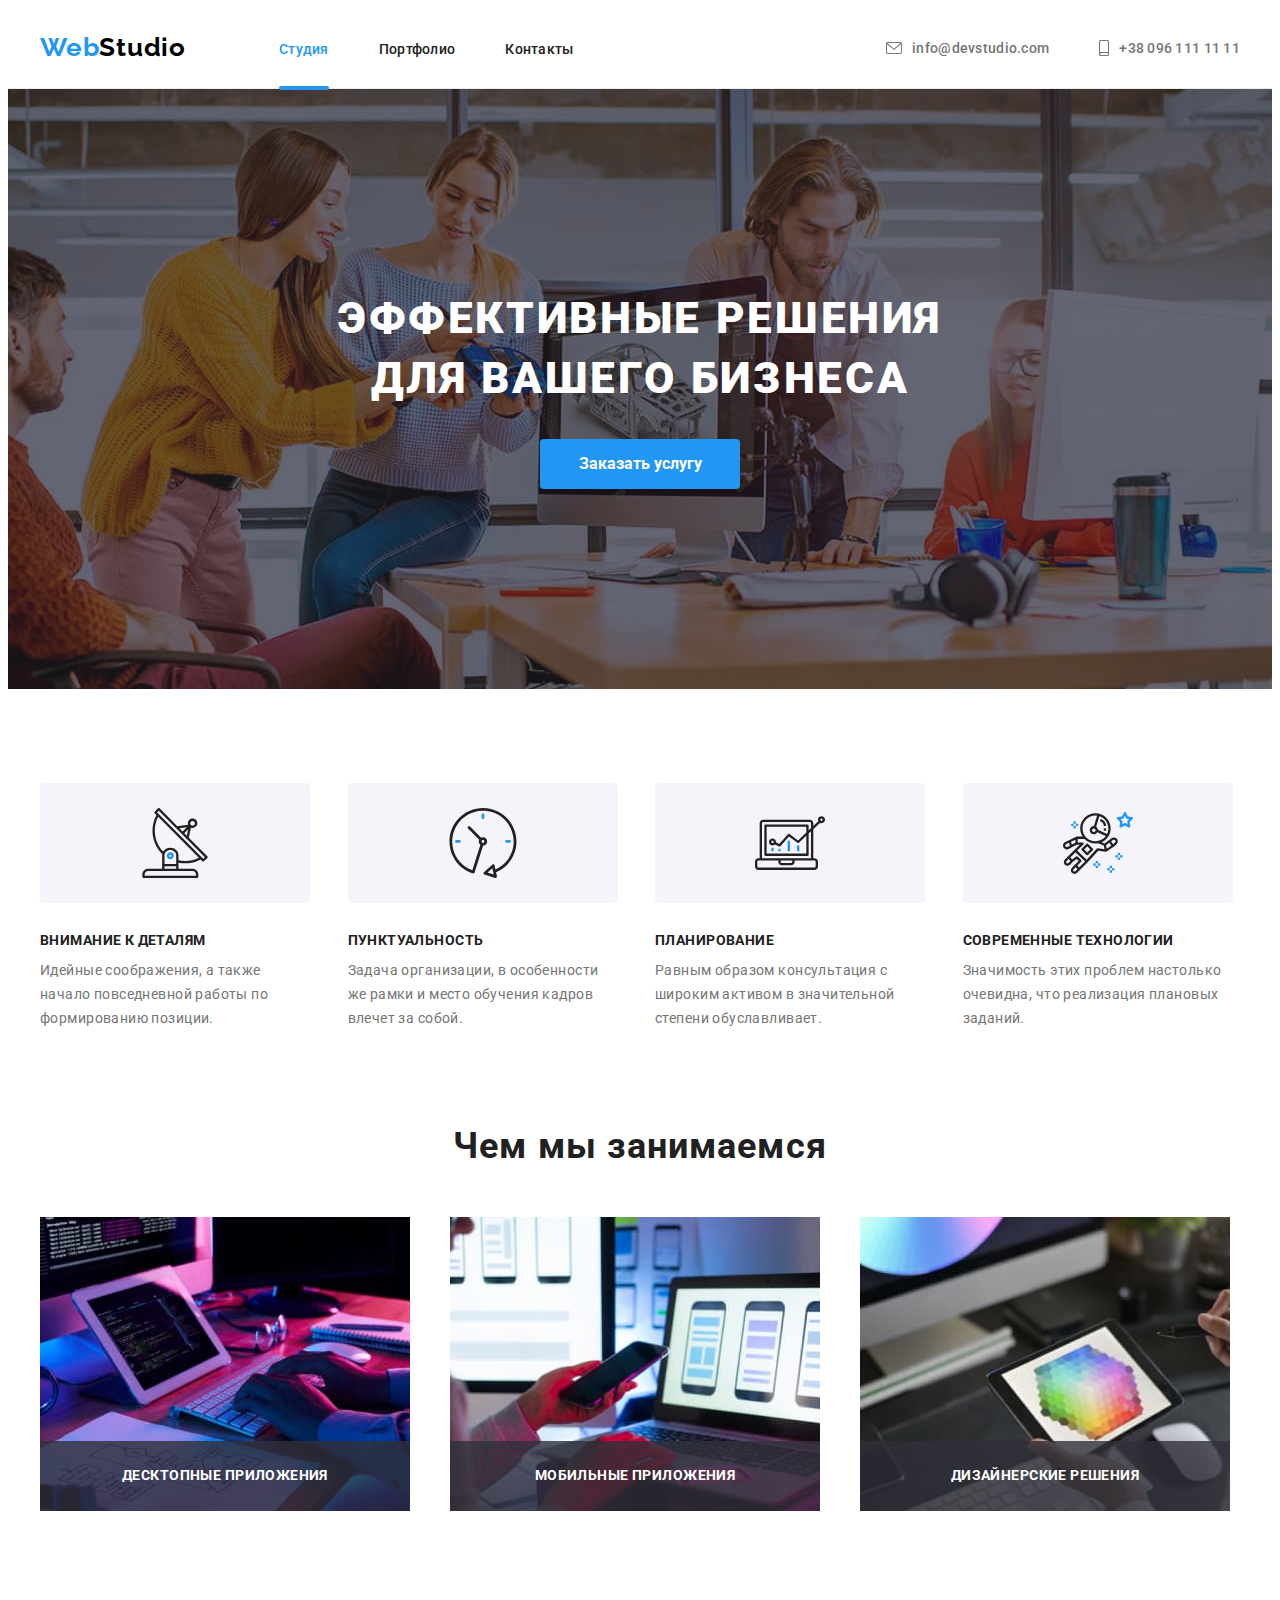
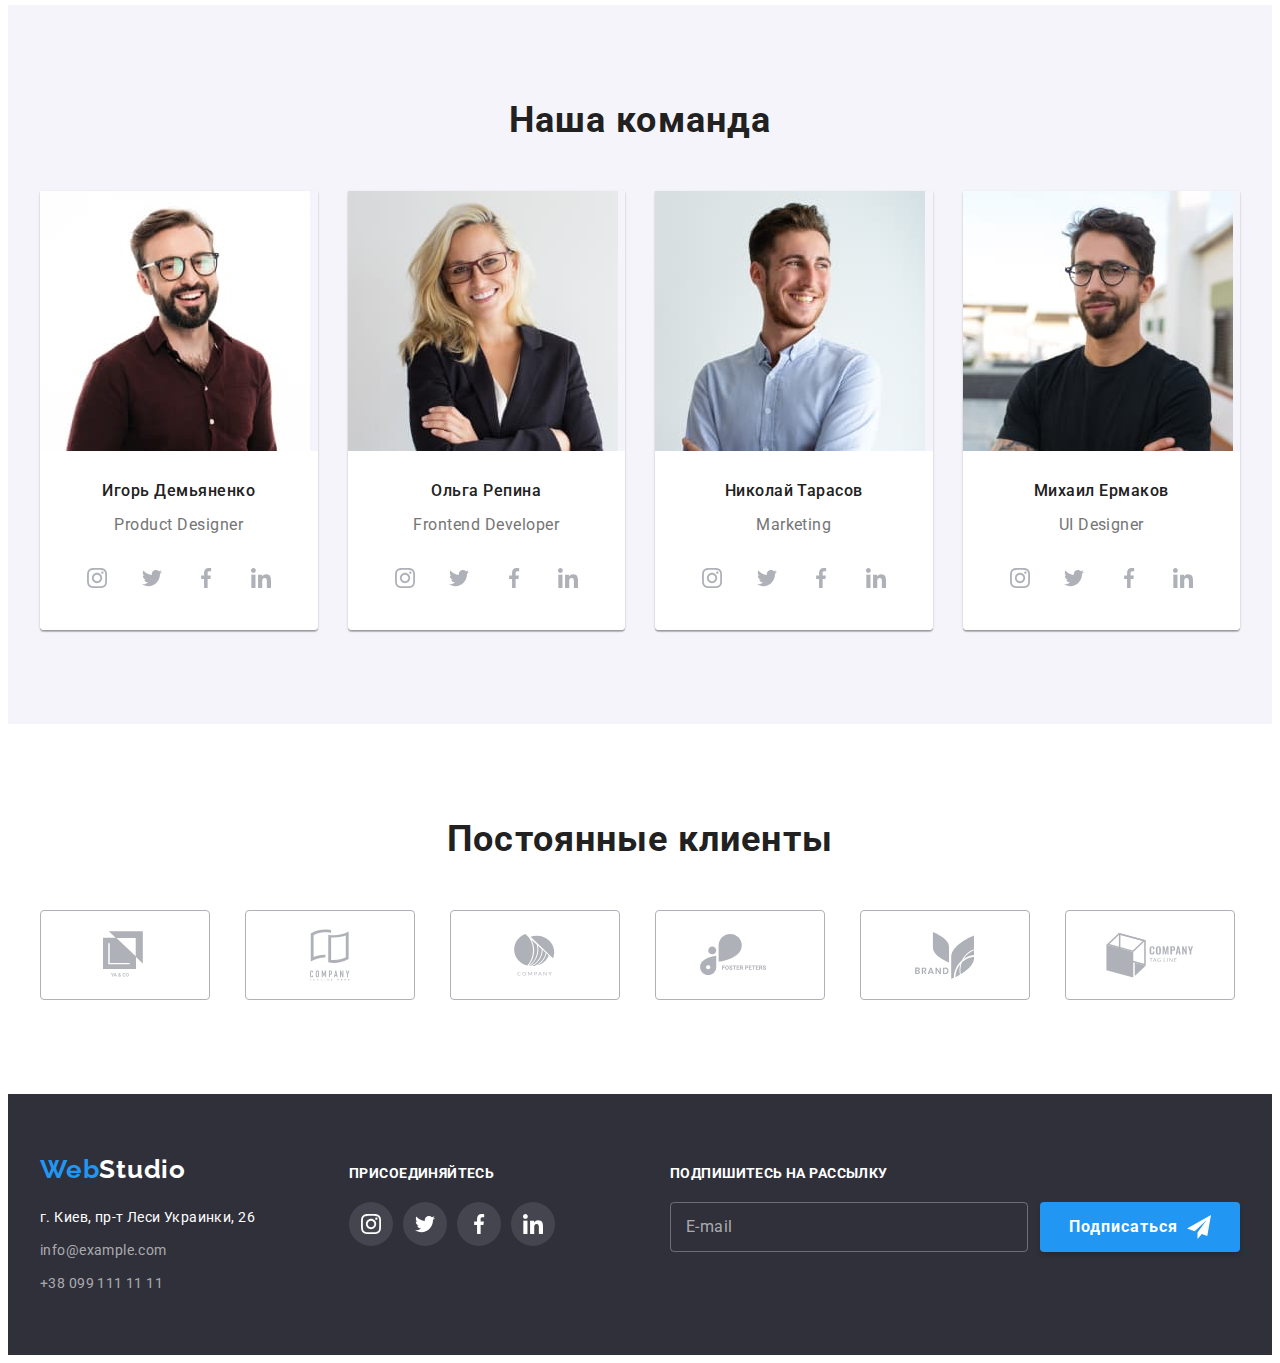
==== commit 73404e44: "Убирает лишний div из секции Advanteges" ====
--- a/index.html
+++ b/index.html
@@ -69,7 +69,13 @@
                         <svg class="list-icons__figure">
                             <use href="./images/sprite.svg#icon-antenna">
                             </use>
-                        </svg>
+                        </svg>                       
+                    </div>
+                    <div class="list-icons__desc">
+                        <h3 class="list-icons__title">Внимание к деталям</h3>
+                        <p class="list-icons__modifier">Идейные соображения, а также начало повседневной работы
+                            по формированию
+                            позиции.</p>
                     </div>
                 </li>
                 <li class="list-icons__item list">
@@ -79,6 +85,12 @@
                             </use>
                         </svg>
                     </div>
+                    <div class="list-icons__desc">
+                        <h3 class="list-icons__title">Пунктуальность</h3>
+                        <p class="list-icons__modifier">Задача организации, в особенности же рамки и место
+                        обучения кадров влечет
+                        за собой.</p>
+                    </div>
                 </li>
                 <li class="list-icons__item list">
                     <div class="advantages-icon">
@@ -87,6 +99,12 @@
                             </use>
                         </svg>
                     </div>
+                    <div class="list-icons__desc">
+                        <h3 class="list-icons__title">Планирование</h3>
+                        <p class="list-icons__modifier">Равным образом консультация с широким активом в
+                        значительной степени
+                        обуславливает.</p>
+                    </div>
                 </li>
                 <li class="list-icons__item list">
                     <div class="advantages-icon">
@@ -95,32 +113,12 @@
                             </use>
                         </svg>
                     </div>
-                </li>
-            </ul>
-            <ul class="list-desc list">
-                <li class="list-desc__item">
-                    <h3 class="list-desc__title">Внимание к деталям</h3>
-                    <p class="list-desc__title_modifier">Идейные соображения, а также начало повседневной работы
-                        по формированию
-                        позиции.</p>
-                </li>
-                <li class="list-desc__item">
-                    <h3 class="list-desc__title">Пунктуальность</h3>
-                    <p class="list-desc__title_modifier">Задача организации, в особенности же рамки и место
-                        обучения кадров влечет
-                        за собой.</p>
-                </li>
-                <li class="list-desc__item">
-                    <h3 class="list-desc__title">Планирование</h3>
-                    <p class="list-desc__title_modifier">Равным образом консультация с широким активом в
-                        значительной степени
-                        обуславливает.</p>
-                </li>
-                <li class="list-desc__item">
-                    <h3 class="list-desc__title">Современные технологии</h3>
-                    <p class="list-desc__title_modifier">Значимость этих проблем настолько очевидна, что
+                    <div class="list-icons__desc">
+                        <h3 class="list-icons__title">Современные технологии</h3>
+                        <p class="list-icons__modifier">Значимость этих проблем настолько очевидна, что
                         реализация плановых
                         заданий.</p>
+                    </div>
                 </li>
             </ul>
         </div>
--- a/css/main.min.css
+++ b/css/main.min.css
@@ -1,2 +1,2 @@
-.visually-hidden{position:absolute !important;clip:rect(1px 1px 1px 1px);clip:rect(1px, 1px, 1px, 1px);padding:0 !important;border:0 !important;height:1px !important;width:1px !important;overflow:hidden}:root{--main-font: "Roboto", sans-serif;--secondary-font: "Raleway", sans-serif;--accent-color: #2196f3;--main-color: #212121;--black-color: #000000;--white-color: #ffffff;--content-description: #757575;--background: #f5f4fa;--background-btn-hover: #188ce8;--background-section: #2f303a;--text-color-default: rgba(255, 255, 255, 0.6);--second-title-mb: 50px;--filters-btn-pd: 6px 22px;--section-pt: 94px;--section-pb: 94px;--link-padding-tp: 32px;--link-padding-bt: 32px;--color-icon-clients: #afb1b8;--transition-time-cubic: 250ms cubic-bezier(0.4, 0, 0.2, 1);--transition-time-cubic-modal: 500ms cubic-bezier(0.4, 0, 0.2, 1)}body{font-family:var(--main-font);color:var(--main-color)}h1,h2,h3,h4,h5,h6,p{margin:0}ul,ol{margin:0;padding:0}img{display:block}.link{text-decoration:none}.list{list-style:none}.address{font-style:normal}.container{width:1200px;margin:0 auto;padding-left:15px;padding-right:15px}.logo{font-family:var(--secondary-font);font-weight:700;font-size:26px;line-height:1.2;letter-spacing:0.03em;color:var(--black-color);margin-right:93px;animation-duration:2000ms}.animate__rubberBand{padding-top:24px;padding-bottom:25px}.logo__accent-text{color:var(--accent-color)}.logo_theme-dark{display:block;margin-bottom:20px;color:var(--white-color)}.social-list{display:flex;align-items:center;justify-content:space-between}.social-list__link{display:flex;align-items:center;justify-content:center;width:44px;height:44px;border-radius:50%;background-color:var(--white-color);transition:background-color var(--transition-time-cubic)}.social-list__link:hover,.social-list__link:focus{background-color:var(--accent-color)}.social-list__icon{width:20px;height:20px;fill:var(--color-icon-clients);transition:fill var(--transition-time-cubic)}.social-list__link:hover .social-list__icon,.social-list__link:focus .social-list__icon{fill:var(--white-color)}.social-title{font-family:var(--main-font);font-weight:700;font-size:14px;line-height:1.14;letter-spacing:0.03em;text-transform:uppercase;color:var(--white-color);margin-bottom:20px}.social-links{display:flex;align-items:center;justify-content:space-between}.social-links__item:not(:last-child){margin-right:10px}.social-links__icon{width:20px;height:20px;fill:var(--white-color)}.social-links__link{display:flex;align-items:center;justify-content:center;width:44px;height:44px;border-radius:50%;background-color:rgba(255,255,255,0.1);transition:background-color var(--transition-time-cubic)}.social-links__link:hover,.social-links__link:focus{background-color:var(--accent-color)}.second-title{font-weight:700;font-size:36px;line-height:1.17;letter-spacing:0.03em;text-align:center;margin-bottom:var(--second-title-mb)}.navigation{display:flex;align-items:center}.menu{display:flex;align-items:center}.menu__item:not(:last-child){margin-right:50px}.menu__link{position:relative;font-weight:500;font-size:14px;line-height:1.15;letter-spacing:0.02em;padding-top:var(--link-padding-tp);padding-bottom:var(--link-padding-bt);color:var(--main-color);transition:color var(--transition-time-cubic)}.menu__link:hover,.menu__link:focus{color:var(--accent-color)}.menu__link.link.current::after{position:absolute;display:block;content:"";width:100%;height:4px;background-color:var(--accent-color);border-radius:2px;transform:translateY(28px)}.menu__link.link.current{color:var(--accent-color)}.modal-btn{min-width:200px;padding:10px 32px;margin:0 auto;display:block;font-family:inherit;font-weight:700;font-size:16px;line-height:1.88;text-align:center;background-color:var(--accent-color);box-shadow:0px 4px 4px rgba(0,0,0,0.15);border-radius:4px;cursor:pointer;border:none;color:var(--white-color);transition:background-color var(--transition-time-cubic),box-shadow var(--transition-time-cubic)}.modal-btn:hover,.modal-btn:focus{background-color:var(--background-btn-hover);box-shadow:0px 4px 4px rgba(0,0,0,0.15);border-radius:4px}.backdrop{position:fixed;top:0;left:0;width:100vw;height:100vh;background-color:rgba(0,0,0,0.2);opacity:1;transition:visibility var(--transition-time-cubic-modal),opacity var(--transition-time-cubic-modal),pointer-events var(--transition-time-cubic-modal)}.modal{position:absolute;top:50%;left:50%;transform:translate(-50%, -50%) rotate(360deg) scale(1);width:528px;height:581px;background-color:var(--white-color);padding:40px;transition:transform var(--transition-time-cubic-modal)}.modal__close-btn{position:absolute;top:8px;right:8px;display:flex;justify-content:center;align-items:center;width:30px;height:30px;background:var(--white-color);border:1px solid rgba(0,0,0,0.1);border-radius:50%;cursor:pointer}.modal-close__btn-icon{transition:fill var(--transition-time-cubic)}.modal-close__btn-icon:hover,.modal-close__btn-icon:focus{fill:var(--accent-color)}.is-hidden{opacity:0;visibility:hidden;pointer-events:none}.backdrop.is-hidden .modal{transform:translate(-50%, -35%) rotate(180deg) scale(0)}.action-desc{display:block;font-family:var(--main-font);font-weight:700;font-size:20px;line-height:1.15;text-align:center;letter-spacing:0.03em;margin-bottom:12px;color:var(--main-color)}.modal-form__field{font-family:var(--main-font);font-weight:400;font-size:12px;line-height:1.17;letter-spacing:0.01em;color:var(--content-description)}.modal-form__input-wrapper{display:block;position:relative;margin-top:4px;margin-bottom:10px}.modal-form{display:flex;flex-direction:column}.modal-form__input{width:100%;height:40px;border:1px solid rgba(33,33,33,0.2);border-radius:4px;padding-left:42px;transition:border-color var(--transition-time-cubic)}.modal-form__input:focus{outline:none;border-color:var(--accent-color)}.modal-form__input:focus+.modal-form__input-icon{fill:var(--accent-color)}.modal-form__input-icon{position:absolute;top:50%;left:12px;transform:translateY(-50%);transition:fill var(--transition-time-cubic)}.modal-form__message{width:100%;height:120px;margin-top:4px;padding:12px 16px;resize:none;border:1px solid rgba(33,33,33,0.2);border-radius:4px;font-family:var(--main-font);font-weight:400;font-size:12px;line-height:1.17;letter-spacing:0.01em;margin-bottom:20px;transition:border-color var(--accent-color)}.modal-form__message::placeholder{color:rgba(117,117,117,0.5)}.modal-form__message:focus{outline:none;border-color:var(--accent-color)}.modal-form__check-desc::before{display:block;content:"";width:16px;height:15px;border:1px solid var(--black-color);border-radius:2px;cursor:pointer;margin-right:8px}.modal-form__check-desc{display:flex;align-items:center;margin:0 auto;font-family:var(--main-font);font-weight:400;font-size:14px;line-height:1.71;letter-spacing:0.03em;color:var(--content-description);margin-bottom:30px}.modal-form__term:checked+.modal-form__check-desc::before{background-image:url("../images/checkbox_svg/icon_checked.svg");background-color:var(--accent-color);background-position:center;border-color:var(--accent-color);border-radius:2px}.modal-form__term:focus+.modal-form__check-desc::before{box-shadow:0 0 0 1px var(--black-color)}.modal-form__btn{align-self:center;padding:10px 55px;font-family:var(--main-font);font-weight:700;font-size:16px;line-height:1.88;letter-spacing:0.06em;text-align:center;background-color:var(--accent-color);box-shadow:0px 4px 4px rgba(0,0,0,0.15);border-radius:4px;cursor:pointer;border:none;color:var(--white-color);transition:background-color var(--transition-time-cubic),box-shadow var(--transition-time-cubic)}.modal-form__btn:hover,.modal-form__btn:focus{background-color:var(--background-btn-hover);box-shadow:0px 4px 4px rgba(0,0,0,0.15);border-radius:4px}.main-header{border-bottom:1px solid #ececec}.main-header .container{display:flex;align-items:center}.contacts{display:flex;align-items:center;margin-left:auto}.contacts__item:not(:last-child){margin-right:50px}.contacts__link{display:flex;align-items:center;font-weight:500;font-size:14px;line-height:1.15;letter-spacing:0.02em;padding-top:var(--link-padding-tp);padding-bottom:var(--link-padding-bt);color:var(--content-description);transition:color var(--transition-time-cubic)}.contacts__link:hover,.contacts__link:focus{color:var(--accent-color)}.contacts__icon_mail{margin-right:10px;fill:currentColor}.contacts__icon_phone{margin-right:10px;fill:currentColor}.main-title{max-width:696px;font-weight:900;margin:0 auto;text-align:center;font-size:44px;line-height:1.36;letter-spacing:0.06em;text-transform:uppercase;margin-bottom:30px;color:var(--white-color)}.hero{background:var(--background-section);padding:200px 0;margin:0 auto;max-width:1600px;background-image:linear-gradient(rgba(47,48,58,0.4), rgba(47,48,58,0.4)),url("../images/hero/bg.jpg");background-repeat:no-repeat;background-position:center;background-color:#c4c4c4}.advantages{padding-top:var(--section-pt);padding-bottom:47px}.advantages-icon{display:flex;align-items:center;justify-content:center;width:270px;height:120px;background:#f5f4fa;border-radius:4px}.list-icons{display:flex;align-items:center;margin-bottom:30px;margin-left:-30px;margin-top:-30px}.list-icons__item{flex-basis:calc(100% / 4 - 30px);margin-left:30px;margin-top:30px}.list-icons__figure{display:flex;align-items:center;width:70px;height:70px}.list-desc{display:flex;align-items:center;margin-left:-30px;margin-top:-30px}.list-desc__item{flex-basis:calc(100% / 4 - 30px);margin-left:30px;margin-top:30px}.list-desc__title{font-weight:700;font-size:14px;line-height:1.14;letter-spacing:0.03em;text-transform:uppercase;margin-bottom:10px}.list-desc__title_modifier{font-weight:400;font-size:14px;line-height:1.71;letter-spacing:0.03em;color:var(--content-description)}.our-work{padding-top:47px;padding-bottom:var(--section-pb)}.work-list{display:flex;align-items:center;margin-left:-30px;margin-top:-30px}.work-list__item{position:relative;flex-basis:calc(100% / 3 - 30px);margin-left:30px;margin-top:30px}.work-list__title{position:absolute;display:flex;justify-content:center;align-items:center;overflow:hidden;left:0px;bottom:0px;font-weight:700;font-size:14px;line-height:1.14;text-align:center;letter-spacing:0.03em;text-transform:uppercase;color:var(--white-color);width:370px;height:70px;background-color:rgba(47,48,58,0.8)}.team{padding-top:var(--section-pt);padding-bottom:var(--section-pb);background:var(--background)}.team-list{display:flex;align-items:center;margin-left:-30px;margin-top:-30px}.team-list__item{flex-basis:calc(100% / 4 - 30px);margin-left:30px;margin-top:30px;box-shadow:0px 1px 3px rgba(0,0,0,0.12),0px 1px 1px rgba(0,0,0,0.14),0px 2px 1px rgba(0,0,0,0.2);border-radius:0px 0px 4px 4px}.description-card{padding:30px 35px;background-color:var(--white-color);border-radius:0px 0px 4px 4px}.third-title{text-align:center;font-weight:500;font-size:16px;line-height:1.19;letter-spacing:0.03em;margin-bottom:10px;color:var(--main-color)}.team-list__item_desc{font-weight:400;font-size:16px;line-height:1.9;letter-spacing:0.03em;text-align:center;color:var(--content-description);margin-bottom:16px}.regular-clients{padding-top:94px;padding-bottom:94px}.clients{display:flex;align-items:center;margin-left:-30px;margin-top:-30px}.clients__item{flex-basis:calc(100% / 6 - 30px);margin-left:30px;margin-top:30px}.clients__link{display:flex;align-items:center;justify-content:center;width:170px;height:90px;border:1px solid #afb1b8;box-sizing:border-box;border-radius:4px;color:var(--color-icon-clients);transition:border-color var(--transition-time-cubic)}.clients__link:hover,.clients__link:focus{border-color:var(--accent-color)}.clients__icon{fill:currentColor;transition:fill var(--transition-time-cubic)}.clients__link:hover .clients__icon,.clients__link:focus .clients__icon{fill:var(--accent-color)}.contacts-info{display:flex;align-items:center}.contact-details{margin-right:70px}.contact-list{display:flex;flex-direction:column}.contact-list__link-address{font-size:14px;line-height:1.71;letter-spacing:0.03em;padding-top:3px;padding-bottom:3px;color:var(--white-color)}.contact-list__item:not(:last-child){margin-bottom:9px}.contact-list__link-item{font-size:14px;line-height:1.71;letter-spacing:0.03em;padding-top:3px;padding-bottom:3px;color:var(--text-color-default)}.contacts-info{padding-top:60px;padding-bottom:60px;background-color:var(--background-section)}.contacts__container{display:flex;align-items:baseline}.email-form{margin-left:auto}.email-form__title{font-family:var(--main-font);font-weight:700;font-size:14px;line-height:1.14;letter-spacing:0.03em;text-transform:uppercase;color:var(--white-color);margin-bottom:20px}.subscribe{display:flex;align-items:center}.subscribe__form{width:358px;height:50px;font-weight:400;font-size:16px;line-height:1.25;border:1px solid rgba(255,255,255,0.3);box-sizing:border-box;border-radius:4px;color:var(--white-color);background-color:transparent;padding:15px;margin-right:12px}.subscribe__form::placeholder{font-family:Roboto;font-weight:400;font-size:16px;line-height:1.25;letter-spacing:0.03em;color:var(--text-color-default)}.subscribe__btn{display:flex;align-items:center;justify-content:space-between;min-width:200px;font-family:var(--main-font);font-weight:700;font-size:16px;line-height:1.88;letter-spacing:0.06em;color:var(--white-color);padding:10px 29px;background:var(--accent-color);box-shadow:0px 4px 4px rgba(0,0,0,0.15);border-radius:4px;cursor:pointer;border:none}.subscribe__btn-icon{fill:var(--white-color)}.filter-menu{padding-top:var(--section-pt);padding-bottom:var(--section-pb)}.filter{display:flex;align-items:center;justify-content:center;margin-bottom:50px}.filter__item:not(:last-child){margin-right:8px}.filter__btn{font-family:inherit;font-weight:500;font-size:16px;line-height:1.63;text-align:center;letter-spacing:0.03em;cursor:pointer;border:none;border-radius:4px;background:var(--background);padding:var(--filters-btn-pd);transition:background-color var(--transition-time-cubic),color var(--transition-time-cubic),box-shadow var(--transition-time-cubic)}.filter__btn:hover,.filter__btn:focus{background-color:var(--accent-color);color:var(--white-color);box-shadow:0px 3px 1px rgba(0,0,0,0.1),0px 1px 2px rgba(0,0,0,0.08),0px 2px 2px rgba(0,0,0,0.12)}.portfolio{display:flex;flex-wrap:wrap;margin-left:-30px;margin-top:-30px}.portfolio__item{flex-basis:calc(100% / 3 - 30px);margin-left:30px;margin-top:30px}.portfolio__item:hover,.portfolio__item:focus{box-shadow:0px 1px 1px rgba(0,0,0,0.12),0px 4px 4px rgba(0,0,0,0.06),1px 4px 6px rgba(0,0,0,0.16);cursor:pointer}.description-container{padding:20px 24px;border:1px solid #eeeeee;border-top:none}.portfolio__content-wrapper{position:relative;overflow:hidden}.overlay{position:absolute;top:0;left:0;height:100%;background-color:rgba(33,150,243,0.9);color:var(--white-color);padding:63px 24px;font-weight:400;font-size:18px;line-height:1.56;letter-spacing:0.03em;overflow:auto;opacity:0;transform:translateY(100%);transition:transform var(--transition-time-cubic),opacity var(--transition-time-cubic)}.portfolio__link:hover .overlay,.portfolio__link:focus .overlay{transform:translateY(0%);opacity:1}.portfolio__title{font-weight:700;font-size:18px;line-height:2;letter-spacing:0.06em;margin-bottom:4px;color:var(--main-color)}.portfolio__description{font-weight:400;font-size:16px;line-height:1.88;letter-spacing:0.03em;color:var(--content-description)}
+.visually-hidden{position:absolute !important;clip:rect(1px 1px 1px 1px);clip:rect(1px, 1px, 1px, 1px);padding:0 !important;border:0 !important;height:1px !important;width:1px !important;overflow:hidden}:root{--main-font: "Roboto", sans-serif;--secondary-font: "Raleway", sans-serif;--accent-color: #2196f3;--main-color: #212121;--black-color: #000000;--white-color: #ffffff;--content-description: #757575;--background: #f5f4fa;--background-btn-hover: #188ce8;--background-section: #2f303a;--text-color-default: rgba(255, 255, 255, 0.6);--second-title-mb: 50px;--filters-btn-pd: 6px 22px;--section-pt: 94px;--section-pb: 94px;--link-padding-tp: 32px;--link-padding-bt: 32px;--color-icon-clients: #afb1b8;--transition-time-cubic: 250ms cubic-bezier(0.4, 0, 0.2, 1);--transition-time-cubic-modal: 500ms cubic-bezier(0.4, 0, 0.2, 1)}body{font-family:var(--main-font);color:var(--main-color)}h1,h2,h3,h4,h5,h6,p{margin:0}ul,ol{margin:0;padding:0}img{display:block}.link{text-decoration:none}.list{list-style:none}.address{font-style:normal}.container{width:1200px;margin:0 auto;padding-left:15px;padding-right:15px}.logo{font-family:var(--secondary-font);font-weight:700;font-size:26px;line-height:1.2;letter-spacing:0.03em;color:var(--black-color);margin-right:93px;animation-duration:2000ms}.logo__accent-text{color:var(--accent-color)}.logo_theme-dark{display:block;margin-bottom:20px;color:var(--white-color)}.animate__rubberBand{padding-top:24px;padding-bottom:25px}.social-list{display:flex;align-items:center;justify-content:space-between}.social-list__link{display:flex;align-items:center;justify-content:center;width:44px;height:44px;border-radius:50%;background-color:var(--white-color);transition:background-color var(--transition-time-cubic)}.social-list__link:hover,.social-list__link:focus{background-color:var(--accent-color)}.social-list__icon{width:20px;height:20px;fill:var(--color-icon-clients);transition:fill var(--transition-time-cubic)}.social-list__link:hover .social-list__icon,.social-list__link:focus .social-list__icon{fill:var(--white-color)}.social-title{font-family:var(--main-font);font-weight:700;font-size:14px;line-height:1.14;letter-spacing:0.03em;text-transform:uppercase;color:var(--white-color);margin-bottom:20px}.social-links{display:flex;align-items:center;justify-content:space-between}.social-links__item:not(:last-child){margin-right:10px}.social-links__icon{width:20px;height:20px;fill:var(--white-color)}.social-links__link{display:flex;align-items:center;justify-content:center;width:44px;height:44px;border-radius:50%;background-color:rgba(255,255,255,0.1);transition:background-color var(--transition-time-cubic)}.social-links__link:hover,.social-links__link:focus{background-color:var(--accent-color)}.second-title{font-weight:700;font-size:36px;line-height:1.17;letter-spacing:0.03em;text-align:center;margin-bottom:var(--second-title-mb)}.navigation{display:flex;align-items:center}.menu{display:flex;align-items:center}.menu__item:not(:last-child){margin-right:50px}.menu__link{position:relative;font-weight:500;font-size:14px;line-height:1.15;letter-spacing:0.02em;padding-top:var(--link-padding-tp);padding-bottom:var(--link-padding-bt);color:var(--main-color);transition:color var(--transition-time-cubic)}.menu__link:hover,.menu__link:focus{color:var(--accent-color)}.menu__link.link.current{color:var(--accent-color)}.menu__link.link.current::after{position:absolute;display:block;content:"";width:100%;height:4px;background-color:var(--accent-color);border-radius:2px;transform:translateY(28px)}.modal-btn{min-width:200px;padding:10px 32px;margin:0 auto;display:block;font-family:inherit;font-weight:700;font-size:16px;line-height:1.88;text-align:center;background-color:var(--accent-color);box-shadow:0px 4px 4px rgba(0,0,0,0.15);border-radius:4px;cursor:pointer;border:none;color:var(--white-color);transition:background-color var(--transition-time-cubic),box-shadow var(--transition-time-cubic)}.modal-btn:hover,.modal-btn:focus{background-color:var(--background-btn-hover);box-shadow:0px 4px 4px rgba(0,0,0,0.15);border-radius:4px}.backdrop{position:fixed;top:0;left:0;width:100vw;height:100vh;background-color:rgba(0,0,0,0.2);opacity:1;transition:visibility var(--transition-time-cubic-modal),opacity var(--transition-time-cubic-modal),pointer-events var(--transition-time-cubic-modal)}.modal{position:absolute;top:50%;left:50%;transform:translate(-50%, -50%) rotate(360deg) scale(1);width:528px;height:581px;background-color:var(--white-color);padding:40px;transition:transform var(--transition-time-cubic-modal)}.modal__close-btn{position:absolute;top:8px;right:8px;display:flex;justify-content:center;align-items:center;width:30px;height:30px;background:var(--white-color);border:1px solid rgba(0,0,0,0.1);border-radius:50%;cursor:pointer}.backdrop.is-hidden .modal{transform:translate(-50%, -35%) rotate(180deg) scale(0)}.modal-close__btn-icon{transition:fill var(--transition-time-cubic)}.modal-close__btn-icon:hover,.modal-close__btn-icon:focus{fill:var(--accent-color)}.is-hidden{opacity:0;visibility:hidden;pointer-events:none}.action-desc{display:block;font-family:var(--main-font);font-weight:700;font-size:20px;line-height:1.15;text-align:center;letter-spacing:0.03em;margin-bottom:12px;color:var(--main-color)}.modal-form{display:flex;flex-direction:column}.modal-form__field{font-family:var(--main-font);font-weight:400;font-size:12px;line-height:1.17;letter-spacing:0.01em;color:var(--content-description)}.modal-form__input{width:100%;height:40px;border:1px solid rgba(33,33,33,0.2);border-radius:4px;padding-left:42px;transition:border-color var(--transition-time-cubic)}.modal-form__input-wrapper{display:block;position:relative;margin-top:4px;margin-bottom:10px}.modal-form__input:focus{outline:none;border-color:var(--accent-color)}.modal-form__input-icon{position:absolute;top:50%;left:12px;transform:translateY(-50%);transition:fill var(--transition-time-cubic)}.modal-form__input:focus+.modal-form__input-icon{fill:var(--accent-color)}.modal-form__message{width:100%;height:120px;margin-top:4px;padding:12px 16px;resize:none;border:1px solid rgba(33,33,33,0.2);border-radius:4px;font-family:var(--main-font);font-weight:400;font-size:12px;line-height:1.17;letter-spacing:0.01em;margin-bottom:20px;transition:border-color var(--accent-color)}.modal-form__message::placeholder{color:rgba(117,117,117,0.5)}.modal-form__message:focus{outline:none;border-color:var(--accent-color)}.modal-form__btn{align-self:center;padding:10px 55px;font-family:var(--main-font);font-weight:700;font-size:16px;line-height:1.88;letter-spacing:0.06em;text-align:center;background-color:var(--accent-color);box-shadow:0px 4px 4px rgba(0,0,0,0.15);border-radius:4px;cursor:pointer;border:none;color:var(--white-color);transition:background-color var(--transition-time-cubic),box-shadow var(--transition-time-cubic)}.modal-form__btn:hover,.modal-form__btn:focus{background-color:var(--background-btn-hover);box-shadow:0px 4px 4px rgba(0,0,0,0.15);border-radius:4px}.modal-form__check-desc{display:flex;align-items:center;margin:0 auto;font-family:var(--main-font);font-weight:400;font-size:14px;line-height:1.71;letter-spacing:0.03em;color:var(--content-description);margin-bottom:30px}.modal-form__check-desc::before{display:block;content:"";width:16px;height:15px;border:1px solid var(--black-color);border-radius:2px;cursor:pointer;margin-right:8px}.modal-form__term:checked+.modal-form__check-desc::before{background-image:url("../images/checkbox_svg/icon_checked.svg");background-color:var(--accent-color);background-position:center;border-color:var(--accent-color);border-radius:2px}.modal-form__term:focus+.modal-form__check-desc::before{box-shadow:0 0 0 1px var(--black-color)}.main-header{border-bottom:1px solid #ececec}.main-header .container{display:flex;align-items:center}.contacts{display:flex;align-items:center;margin-left:auto}.contacts__item:not(:last-child){margin-right:50px}.contacts__link{display:flex;align-items:center;font-weight:500;font-size:14px;line-height:1.15;letter-spacing:0.02em;padding-top:var(--link-padding-tp);padding-bottom:var(--link-padding-bt);color:var(--content-description);transition:color var(--transition-time-cubic)}.contacts__link:hover,.contacts__link:focus{color:var(--accent-color)}.contacts__icon_mail{margin-right:10px;fill:currentColor}.contacts__icon_phone{margin-right:10px;fill:currentColor}.main-title{max-width:696px;font-weight:900;margin:0 auto;text-align:center;font-size:44px;line-height:1.36;letter-spacing:0.06em;text-transform:uppercase;margin-bottom:30px;color:var(--white-color)}.hero{background:var(--background-section);padding:200px 0;margin:0 auto;max-width:1600px;background-image:linear-gradient(rgba(47,48,58,0.4), rgba(47,48,58,0.4)),url("../images/hero/bg.jpg");background-repeat:no-repeat;background-position:center;background-color:#c4c4c4}.advantages{padding-top:var(--section-pt);padding-bottom:47px}.advantages-icon{display:flex;align-items:center;justify-content:center;width:270px;height:120px;background:#f5f4fa;border-radius:4px;margin-bottom:30px}.list-icons{display:flex;align-items:center;margin-left:-30px;margin-top:-30px}.list-icons__item{flex-basis:calc(100% / 4 - 30px);margin-left:30px;margin-top:30px}.list-icons__figure{display:flex;align-items:center;justify-content:center;width:70px;height:70px}.list-icons__desc{display:block;align-items:center;justify-content:center;width:270px;background:var(--white-color);border-radius:4px}.list-icons__title{font-weight:700;font-size:14px;line-height:1.14;letter-spacing:0.03em;text-transform:uppercase;margin-bottom:10px}.list-icons__modifier{font-weight:400;font-size:14px;line-height:1.71;letter-spacing:0.03em;color:var(--content-description)}.our-work{padding-top:47px;padding-bottom:var(--section-pb)}.work-list{display:flex;align-items:center;margin-left:-30px;margin-top:-30px}.work-list__item{position:relative;flex-basis:calc(100% / 3 - 30px);margin-left:30px;margin-top:30px}.work-list__title{position:absolute;display:flex;justify-content:center;align-items:center;overflow:hidden;left:0px;bottom:0px;font-weight:700;font-size:14px;line-height:1.14;text-align:center;letter-spacing:0.03em;text-transform:uppercase;color:var(--white-color);width:370px;height:70px;background-color:rgba(47,48,58,0.8)}.team{padding-top:var(--section-pt);padding-bottom:var(--section-pb);background:var(--background)}.team-list{display:flex;align-items:center;margin-left:-30px;margin-top:-30px}.team-list__item{flex-basis:calc(100% / 4 - 30px);margin-left:30px;margin-top:30px;box-shadow:0px 1px 3px rgba(0,0,0,0.12),0px 1px 1px rgba(0,0,0,0.14),0px 2px 1px rgba(0,0,0,0.2);border-radius:0px 0px 4px 4px}.team-list__item_desc{font-weight:400;font-size:16px;line-height:1.9;letter-spacing:0.03em;text-align:center;color:var(--content-description);margin-bottom:16px}.description-card{padding:30px 35px;background-color:var(--white-color);border-radius:0px 0px 4px 4px}.third-title{text-align:center;font-weight:500;font-size:16px;line-height:1.19;letter-spacing:0.03em;margin-bottom:10px;color:var(--main-color)}.regular-clients{padding-top:94px;padding-bottom:94px}.clients{display:flex;align-items:center;margin-left:-30px;margin-top:-30px}.clients__item{flex-basis:calc(100% / 6 - 30px);margin-left:30px;margin-top:30px}.clients__link{display:flex;align-items:center;justify-content:center;width:170px;height:90px;border:1px solid #afb1b8;box-sizing:border-box;border-radius:4px;color:var(--color-icon-clients);transition:border-color var(--transition-time-cubic)}.clients__link:hover,.clients__link:focus{border-color:var(--accent-color)}.clients__icon{fill:currentColor;transition:fill var(--transition-time-cubic)}.clients__link:hover .clients__icon,.clients__link:focus .clients__icon{fill:var(--accent-color)}.contacts-info{display:flex;align-items:center;padding-top:60px;padding-bottom:60px;background-color:var(--background-section)}.contact-details{margin-right:70px}.contacts__container{display:flex;align-items:baseline}.contact-list{display:flex;flex-direction:column}.contact-list__link-address{font-size:14px;line-height:1.71;letter-spacing:0.03em;padding-top:3px;padding-bottom:3px;color:var(--white-color)}.contact-list__item:not(:last-child){margin-bottom:9px}.contact-list__link-item{font-size:14px;line-height:1.71;letter-spacing:0.03em;padding-top:3px;padding-bottom:3px;color:var(--text-color-default)}.email-form{margin-left:auto}.email-form__title{font-family:var(--main-font);font-weight:700;font-size:14px;line-height:1.14;letter-spacing:0.03em;text-transform:uppercase;color:var(--white-color);margin-bottom:20px}.subscribe{display:flex;align-items:center}.subscribe__form{width:358px;height:50px;font-weight:400;font-size:16px;line-height:1.25;border:1px solid rgba(255,255,255,0.3);box-sizing:border-box;border-radius:4px;color:var(--white-color);background-color:transparent;padding:15px;margin-right:12px}.subscribe__form::placeholder{font-family:Roboto;font-weight:400;font-size:16px;line-height:1.25;letter-spacing:0.03em;color:var(--text-color-default)}.subscribe__btn{display:flex;align-items:center;justify-content:space-between;min-width:200px;font-family:var(--main-font);font-weight:700;font-size:16px;line-height:1.88;letter-spacing:0.06em;color:var(--white-color);padding:10px 29px;background:var(--accent-color);box-shadow:0px 4px 4px rgba(0,0,0,0.15);border-radius:4px;cursor:pointer;border:none}.subscribe__btn-icon{fill:var(--white-color)}.filter{display:flex;align-items:center;justify-content:center;margin-bottom:50px}.filter-menu{padding-top:var(--section-pt);padding-bottom:var(--section-pb)}.filter__item:not(:last-child){margin-right:8px}.filter__btn{font-family:inherit;font-weight:500;font-size:16px;line-height:1.63;text-align:center;letter-spacing:0.03em;cursor:pointer;border:none;border-radius:4px;background:var(--background);padding:var(--filters-btn-pd);transition:background-color var(--transition-time-cubic),color var(--transition-time-cubic),box-shadow var(--transition-time-cubic)}.filter__btn:hover,.filter__btn:focus{background-color:var(--accent-color);color:var(--white-color);box-shadow:0px 3px 1px rgba(0,0,0,0.1),0px 1px 2px rgba(0,0,0,0.08),0px 2px 2px rgba(0,0,0,0.12)}.portfolio{display:flex;flex-wrap:wrap;margin-left:-30px;margin-top:-30px}.portfolio__item{flex-basis:calc(100% / 3 - 30px);margin-left:30px;margin-top:30px}.portfolio__item:hover,.portfolio__item:focus{box-shadow:0px 1px 1px rgba(0,0,0,0.12),0px 4px 4px rgba(0,0,0,0.06),1px 4px 6px rgba(0,0,0,0.16);cursor:pointer}.portfolio__title{font-weight:700;font-size:18px;line-height:2;letter-spacing:0.06em;margin-bottom:4px;color:var(--main-color)}.portfolio__description{font-weight:400;font-size:16px;line-height:1.88;letter-spacing:0.03em;color:var(--content-description)}.portfolio__content-wrapper{position:relative;overflow:hidden}.description-container{padding:20px 24px;border:1px solid #eeeeee;border-top:none}.overlay{position:absolute;top:0;left:0;height:100%;background-color:rgba(33,150,243,0.9);color:var(--white-color);padding:63px 24px;font-weight:400;font-size:18px;line-height:1.56;letter-spacing:0.03em;overflow:auto;opacity:0;transform:translateY(100%);transition:transform var(--transition-time-cubic),opacity var(--transition-time-cubic)}.portfolio__link:hover .overlay,.portfolio__link:focus .overlay{transform:translateY(0%);opacity:1}
 /*# sourceMappingURL=main.min.css.map */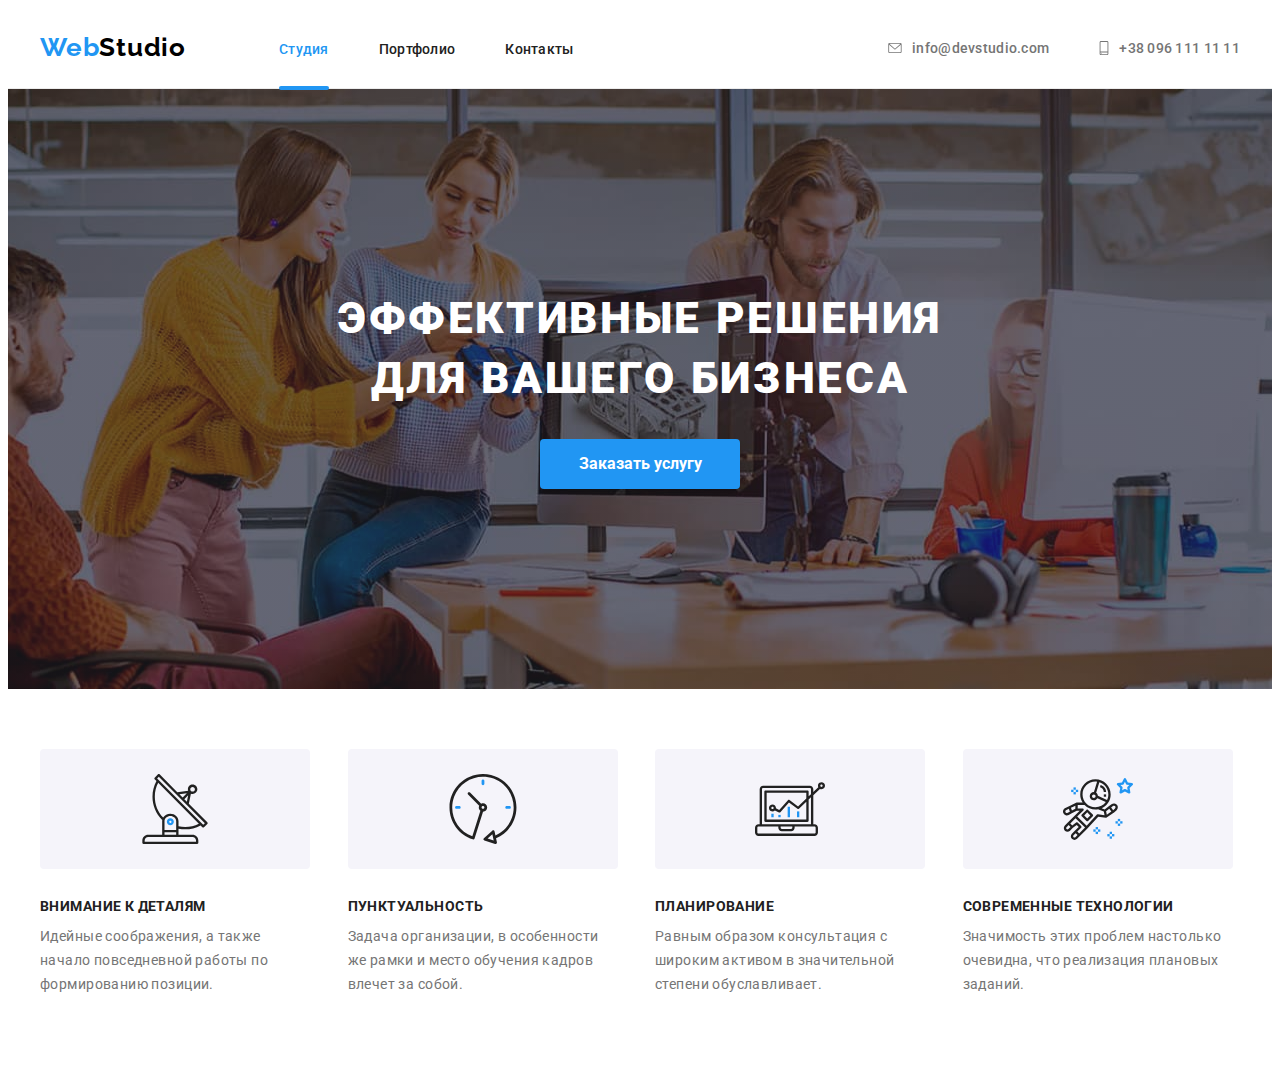
==== commit 910bc941: "Адаптирует header, hero, advantages" ====
--- a/index.html
+++ b/index.html
@@ -4,7 +4,7 @@
     <meta charset="UTF-8">
     <meta http-equiv="X-UA-Compatible" content="IE=edge">
     <meta name="viewport" content="width=device-width, initial-scale=1.0">
-    <title>Студия -> Веб-студия</title>
+    <title>Студия&rArr;Веб-студия</title>
     <link rel="preconnect" href="https://fonts.gstatic.com">
     <link href="https://fonts.googleapis.com/css2?family=Raleway:wght@700&family=Roboto:wght@400;500;700;900&display=swap"
         rel="stylesheet">
@@ -33,6 +33,11 @@
                     </li>
                 </ul>
             </nav>
+            <button type="button" class="menu-btn" data-menu-button>
+                <svg class="menu-btn__icon">
+                    <use href="./images/sprite.svg#icon-menu_btn"></use>
+                </svg>
+            </button>
             <ul class="contacts list">
                 <li class="contacts__item">
                     <a class="contacts__link link" href="mailto:info@devstudio.com">
@@ -47,6 +52,46 @@
                             <use href="./images/sprite.svg#icon-phone"></use>
                         </svg>
                         +38 096 111 11 11</a>
+                </li>
+            </ul>
+        </div>
+        <div class="mobile-menu" data-menu>
+            <button type="button" class="mobile-menu__close-btn" data-menu-close>
+                <svg class="menu__close-btn">
+                    <use href="./images/sprite.svg#icon-close-black-btn"></use>
+                </svg>
+            </button>
+            <ul class="mobile-menu__list list">
+                <li class="mobile-menu__item">
+                    <a href="./index.html" class="mobile-menu__link link current">Студия</a>
+                </li>
+                <li class="mobile-menu__item">
+                    <a href="./portfolio.html" class="mobile-menu__link link">Портфолио</a>
+                </li>
+                <li class="mobile-menu__item">
+                    <a href="" class="mobile-menu__link link">Контакты</a>
+                </li>
+            </ul>
+            <ul class="mobile-menu__contacts-list list">
+                <li class="mobile-menu__contacts-item">
+                    <a class="mobile-menu__contacts-link_phone link" href="tel:+380961111111">+38 096 111 11 11</a>
+                </li>
+                <li class="mobile-menu__contacts-item">
+                    <a class="mobile-menu__contacts-link_mail link" href="mailto:info@devstudio.com">info@devstudio.com</a>
+                </li>
+            </ul>
+            <ul class="mobile-menu__social-list list">
+                <li class="mobile-menu__social-item">
+                    <a href="#" class="mobile-menu__social-link link">Instagram</a>
+                </li>
+                <li class="mobile-menu__social-item">
+                    <a href="#" class="mobile-menu__social-link link">Twitter</a>
+                </li>
+                <li class="mobile-menu__social-item">
+                    <a href="#" class="mobile-menu__social-link link">Facebook</a>
+                </li>
+                <li class="mobile-menu__social-item">
+                    <a href="#" class="mobile-menu__social-link link">LinkedIn</a>
                 </li>
             </ul>
         </div>
@@ -124,7 +169,7 @@
         </div>
     </section>
         <!-- WHAT WE DO -->
-        <section class="our-work">
+        <!-- <section class="our-work">
             <div class="container">
                 <h2 class="second-title">Чем мы занимаемся</h2>
                 <ul class="work-list list">
@@ -145,9 +190,9 @@
                     </li>
                 </ul>
             </div>
-        </section>
+        </section> -->
         <!-- OUR TEAM -->
-        <section class="team">
+        <!-- <section class="team">
             <div class="container">
                 <h2 class="second-title">Наша команда</h2>
                 <ul class="team-list list">
@@ -305,9 +350,9 @@
                     </li>
                 </ul>
             </div>
-        </section>
+        </section> -->
         <!-- REGULAR CLIENTS -->
-        <section class="regular-clients">
+        <!-- <section class="regular-clients">
             <div class="container">
                 <h2 class="second-title">Постоянные клиенты</h2>
                 <ul class="clients list">
@@ -355,11 +400,11 @@
                     </li>
                 </ul>
             </div>
-        </section>
+        </section> -->
     </main>
-    <footer class="contacts-info">
+    <!-- <footer class="contacts-info"> -->
     <!-- CONTACT INFORMATION -->
-        <div class="container contacts__container">
+        <!-- <div class="container contacts__container">
             <div class="contact-details">
                 <a class="link logo logo_theme-dark" href="./index.html" lang="en"><span class="logo__accent-text">Web</span>Studio</a>
                 <address class="address">
@@ -422,10 +467,10 @@
                         </button>
                     </form>
             </div>
-        </div>
-    </footer>
+        </div> -->
+    <!-- </footer> -->
 <!-- MODAL WINDOW -->
-    <div class="backdrop is-hidden" data-modal>
+    <!-- <div class="backdrop is-hidden" data-modal>
         <div class="modal">
             <button class="modal__close-btn" type="button" data-modal-close>
                 <svg width="30" height="30" class="modal-close__btn-icon">
@@ -471,9 +516,11 @@
                 <button type="submit" class="modal-form__btn">Отправить</button>
             </form>
         </div>
-    </div>
+    </div> -->
 
-    <script src="./js/modal.js"></script>
+    <!-- <script src="./js/modal.js"></script> -->
+
+    <script src="./js/mobile-menu.js"></script>
 </body>
 
 </html>--- a/css/main.min.css
+++ b/css/main.min.css
@@ -1,2 +1,2 @@
-.visually-hidden{position:absolute !important;clip:rect(1px 1px 1px 1px);clip:rect(1px, 1px, 1px, 1px);padding:0 !important;border:0 !important;height:1px !important;width:1px !important;overflow:hidden}:root{--main-font: "Roboto", sans-serif;--secondary-font: "Raleway", sans-serif;--accent-color: #2196f3;--main-color: #212121;--black-color: #000000;--white-color: #ffffff;--content-description: #757575;--background: #f5f4fa;--background-btn-hover: #188ce8;--background-section: #2f303a;--text-color-default: rgba(255, 255, 255, 0.6);--second-title-mb: 50px;--filters-btn-pd: 6px 22px;--section-pt: 94px;--section-pb: 94px;--link-padding-tp: 32px;--link-padding-bt: 32px;--color-icon-clients: #afb1b8;--transition-time-cubic: 250ms cubic-bezier(0.4, 0, 0.2, 1);--transition-time-cubic-modal: 500ms cubic-bezier(0.4, 0, 0.2, 1)}body{font-family:var(--main-font);color:var(--main-color)}h1,h2,h3,h4,h5,h6,p{margin:0}ul,ol{margin:0;padding:0}img{display:block}.link{text-decoration:none}.list{list-style:none}.address{font-style:normal}.container{width:1200px;margin:0 auto;padding-left:15px;padding-right:15px}.logo{font-family:var(--secondary-font);font-weight:700;font-size:26px;line-height:1.2;letter-spacing:0.03em;color:var(--black-color);margin-right:93px;animation-duration:2000ms}.logo__accent-text{color:var(--accent-color)}.logo_theme-dark{display:block;margin-bottom:20px;color:var(--white-color)}.animate__rubberBand{padding-top:24px;padding-bottom:25px}.social-list{display:flex;align-items:center;justify-content:space-between}.social-list__link{display:flex;align-items:center;justify-content:center;width:44px;height:44px;border-radius:50%;background-color:var(--white-color);transition:background-color var(--transition-time-cubic)}.social-list__link:hover,.social-list__link:focus{background-color:var(--accent-color)}.social-list__icon{width:20px;height:20px;fill:var(--color-icon-clients);transition:fill var(--transition-time-cubic)}.social-list__link:hover .social-list__icon,.social-list__link:focus .social-list__icon{fill:var(--white-color)}.social-title{font-family:var(--main-font);font-weight:700;font-size:14px;line-height:1.14;letter-spacing:0.03em;text-transform:uppercase;color:var(--white-color);margin-bottom:20px}.social-links{display:flex;align-items:center;justify-content:space-between}.social-links__item:not(:last-child){margin-right:10px}.social-links__icon{width:20px;height:20px;fill:var(--white-color)}.social-links__link{display:flex;align-items:center;justify-content:center;width:44px;height:44px;border-radius:50%;background-color:rgba(255,255,255,0.1);transition:background-color var(--transition-time-cubic)}.social-links__link:hover,.social-links__link:focus{background-color:var(--accent-color)}.second-title{font-weight:700;font-size:36px;line-height:1.17;letter-spacing:0.03em;text-align:center;margin-bottom:var(--second-title-mb)}.navigation{display:flex;align-items:center}.menu{display:flex;align-items:center}.menu__item:not(:last-child){margin-right:50px}.menu__link{position:relative;font-weight:500;font-size:14px;line-height:1.15;letter-spacing:0.02em;padding-top:var(--link-padding-tp);padding-bottom:var(--link-padding-bt);color:var(--main-color);transition:color var(--transition-time-cubic)}.menu__link:hover,.menu__link:focus{color:var(--accent-color)}.menu__link.link.current{color:var(--accent-color)}.menu__link.link.current::after{position:absolute;display:block;content:"";width:100%;height:4px;background-color:var(--accent-color);border-radius:2px;transform:translateY(28px)}.modal-btn{min-width:200px;padding:10px 32px;margin:0 auto;display:block;font-family:inherit;font-weight:700;font-size:16px;line-height:1.88;text-align:center;background-color:var(--accent-color);box-shadow:0px 4px 4px rgba(0,0,0,0.15);border-radius:4px;cursor:pointer;border:none;color:var(--white-color);transition:background-color var(--transition-time-cubic),box-shadow var(--transition-time-cubic)}.modal-btn:hover,.modal-btn:focus{background-color:var(--background-btn-hover);box-shadow:0px 4px 4px rgba(0,0,0,0.15);border-radius:4px}.backdrop{position:fixed;top:0;left:0;width:100vw;height:100vh;background-color:rgba(0,0,0,0.2);opacity:1;transition:visibility var(--transition-time-cubic-modal),opacity var(--transition-time-cubic-modal),pointer-events var(--transition-time-cubic-modal)}.modal{position:absolute;top:50%;left:50%;transform:translate(-50%, -50%) rotate(360deg) scale(1);width:528px;height:581px;background-color:var(--white-color);padding:40px;transition:transform var(--transition-time-cubic-modal)}.modal__close-btn{position:absolute;top:8px;right:8px;display:flex;justify-content:center;align-items:center;width:30px;height:30px;background:var(--white-color);border:1px solid rgba(0,0,0,0.1);border-radius:50%;cursor:pointer}.backdrop.is-hidden .modal{transform:translate(-50%, -35%) rotate(180deg) scale(0)}.modal-close__btn-icon{transition:fill var(--transition-time-cubic)}.modal-close__btn-icon:hover,.modal-close__btn-icon:focus{fill:var(--accent-color)}.is-hidden{opacity:0;visibility:hidden;pointer-events:none}.action-desc{display:block;font-family:var(--main-font);font-weight:700;font-size:20px;line-height:1.15;text-align:center;letter-spacing:0.03em;margin-bottom:12px;color:var(--main-color)}.modal-form{display:flex;flex-direction:column}.modal-form__field{font-family:var(--main-font);font-weight:400;font-size:12px;line-height:1.17;letter-spacing:0.01em;color:var(--content-description)}.modal-form__input{width:100%;height:40px;border:1px solid rgba(33,33,33,0.2);border-radius:4px;padding-left:42px;transition:border-color var(--transition-time-cubic)}.modal-form__input-wrapper{display:block;position:relative;margin-top:4px;margin-bottom:10px}.modal-form__input:focus{outline:none;border-color:var(--accent-color)}.modal-form__input-icon{position:absolute;top:50%;left:12px;transform:translateY(-50%);transition:fill var(--transition-time-cubic)}.modal-form__input:focus+.modal-form__input-icon{fill:var(--accent-color)}.modal-form__message{width:100%;height:120px;margin-top:4px;padding:12px 16px;resize:none;border:1px solid rgba(33,33,33,0.2);border-radius:4px;font-family:var(--main-font);font-weight:400;font-size:12px;line-height:1.17;letter-spacing:0.01em;margin-bottom:20px;transition:border-color var(--accent-color)}.modal-form__message::placeholder{color:rgba(117,117,117,0.5)}.modal-form__message:focus{outline:none;border-color:var(--accent-color)}.modal-form__btn{align-self:center;padding:10px 55px;font-family:var(--main-font);font-weight:700;font-size:16px;line-height:1.88;letter-spacing:0.06em;text-align:center;background-color:var(--accent-color);box-shadow:0px 4px 4px rgba(0,0,0,0.15);border-radius:4px;cursor:pointer;border:none;color:var(--white-color);transition:background-color var(--transition-time-cubic),box-shadow var(--transition-time-cubic)}.modal-form__btn:hover,.modal-form__btn:focus{background-color:var(--background-btn-hover);box-shadow:0px 4px 4px rgba(0,0,0,0.15);border-radius:4px}.modal-form__check-desc{display:flex;align-items:center;margin:0 auto;font-family:var(--main-font);font-weight:400;font-size:14px;line-height:1.71;letter-spacing:0.03em;color:var(--content-description);margin-bottom:30px}.modal-form__check-desc::before{display:block;content:"";width:16px;height:15px;border:1px solid var(--black-color);border-radius:2px;cursor:pointer;margin-right:8px}.modal-form__term:checked+.modal-form__check-desc::before{background-image:url("../images/checkbox_svg/icon_checked.svg");background-color:var(--accent-color);background-position:center;border-color:var(--accent-color);border-radius:2px}.modal-form__term:focus+.modal-form__check-desc::before{box-shadow:0 0 0 1px var(--black-color)}.main-header{border-bottom:1px solid #ececec}.main-header .container{display:flex;align-items:center}.contacts{display:flex;align-items:center;margin-left:auto}.contacts__item:not(:last-child){margin-right:50px}.contacts__link{display:flex;align-items:center;font-weight:500;font-size:14px;line-height:1.15;letter-spacing:0.02em;padding-top:var(--link-padding-tp);padding-bottom:var(--link-padding-bt);color:var(--content-description);transition:color var(--transition-time-cubic)}.contacts__link:hover,.contacts__link:focus{color:var(--accent-color)}.contacts__icon_mail{margin-right:10px;fill:currentColor}.contacts__icon_phone{margin-right:10px;fill:currentColor}.main-title{max-width:696px;font-weight:900;margin:0 auto;text-align:center;font-size:44px;line-height:1.36;letter-spacing:0.06em;text-transform:uppercase;margin-bottom:30px;color:var(--white-color)}.hero{background:var(--background-section);padding:200px 0;margin:0 auto;max-width:1600px;background-image:linear-gradient(rgba(47,48,58,0.4), rgba(47,48,58,0.4)),url("../images/hero/bg.jpg");background-repeat:no-repeat;background-position:center;background-color:#c4c4c4}.advantages{padding-top:var(--section-pt);padding-bottom:47px}.advantages-icon{display:flex;align-items:center;justify-content:center;width:270px;height:120px;background:#f5f4fa;border-radius:4px;margin-bottom:30px}.list-icons{display:flex;align-items:center;margin-left:-30px;margin-top:-30px}.list-icons__item{flex-basis:calc(100% / 4 - 30px);margin-left:30px;margin-top:30px}.list-icons__figure{display:flex;align-items:center;justify-content:center;width:70px;height:70px}.list-icons__desc{display:block;align-items:center;justify-content:center;width:270px;background:var(--white-color);border-radius:4px}.list-icons__title{font-weight:700;font-size:14px;line-height:1.14;letter-spacing:0.03em;text-transform:uppercase;margin-bottom:10px}.list-icons__modifier{font-weight:400;font-size:14px;line-height:1.71;letter-spacing:0.03em;color:var(--content-description)}.our-work{padding-top:47px;padding-bottom:var(--section-pb)}.work-list{display:flex;align-items:center;margin-left:-30px;margin-top:-30px}.work-list__item{position:relative;flex-basis:calc(100% / 3 - 30px);margin-left:30px;margin-top:30px}.work-list__title{position:absolute;display:flex;justify-content:center;align-items:center;overflow:hidden;left:0px;bottom:0px;font-weight:700;font-size:14px;line-height:1.14;text-align:center;letter-spacing:0.03em;text-transform:uppercase;color:var(--white-color);width:370px;height:70px;background-color:rgba(47,48,58,0.8)}.team{padding-top:var(--section-pt);padding-bottom:var(--section-pb);background:var(--background)}.team-list{display:flex;align-items:center;margin-left:-30px;margin-top:-30px}.team-list__item{flex-basis:calc(100% / 4 - 30px);margin-left:30px;margin-top:30px;box-shadow:0px 1px 3px rgba(0,0,0,0.12),0px 1px 1px rgba(0,0,0,0.14),0px 2px 1px rgba(0,0,0,0.2);border-radius:0px 0px 4px 4px}.team-list__item_desc{font-weight:400;font-size:16px;line-height:1.9;letter-spacing:0.03em;text-align:center;color:var(--content-description);margin-bottom:16px}.description-card{padding:30px 35px;background-color:var(--white-color);border-radius:0px 0px 4px 4px}.third-title{text-align:center;font-weight:500;font-size:16px;line-height:1.19;letter-spacing:0.03em;margin-bottom:10px;color:var(--main-color)}.regular-clients{padding-top:94px;padding-bottom:94px}.clients{display:flex;align-items:center;margin-left:-30px;margin-top:-30px}.clients__item{flex-basis:calc(100% / 6 - 30px);margin-left:30px;margin-top:30px}.clients__link{display:flex;align-items:center;justify-content:center;width:170px;height:90px;border:1px solid #afb1b8;box-sizing:border-box;border-radius:4px;color:var(--color-icon-clients);transition:border-color var(--transition-time-cubic)}.clients__link:hover,.clients__link:focus{border-color:var(--accent-color)}.clients__icon{fill:currentColor;transition:fill var(--transition-time-cubic)}.clients__link:hover .clients__icon,.clients__link:focus .clients__icon{fill:var(--accent-color)}.contacts-info{display:flex;align-items:center;padding-top:60px;padding-bottom:60px;background-color:var(--background-section)}.contact-details{margin-right:70px}.contacts__container{display:flex;align-items:baseline}.contact-list{display:flex;flex-direction:column}.contact-list__link-address{font-size:14px;line-height:1.71;letter-spacing:0.03em;padding-top:3px;padding-bottom:3px;color:var(--white-color)}.contact-list__item:not(:last-child){margin-bottom:9px}.contact-list__link-item{font-size:14px;line-height:1.71;letter-spacing:0.03em;padding-top:3px;padding-bottom:3px;color:var(--text-color-default)}.email-form{margin-left:auto}.email-form__title{font-family:var(--main-font);font-weight:700;font-size:14px;line-height:1.14;letter-spacing:0.03em;text-transform:uppercase;color:var(--white-color);margin-bottom:20px}.subscribe{display:flex;align-items:center}.subscribe__form{width:358px;height:50px;font-weight:400;font-size:16px;line-height:1.25;border:1px solid rgba(255,255,255,0.3);box-sizing:border-box;border-radius:4px;color:var(--white-color);background-color:transparent;padding:15px;margin-right:12px}.subscribe__form::placeholder{font-family:Roboto;font-weight:400;font-size:16px;line-height:1.25;letter-spacing:0.03em;color:var(--text-color-default)}.subscribe__btn{display:flex;align-items:center;justify-content:space-between;min-width:200px;font-family:var(--main-font);font-weight:700;font-size:16px;line-height:1.88;letter-spacing:0.06em;color:var(--white-color);padding:10px 29px;background:var(--accent-color);box-shadow:0px 4px 4px rgba(0,0,0,0.15);border-radius:4px;cursor:pointer;border:none}.subscribe__btn-icon{fill:var(--white-color)}.filter{display:flex;align-items:center;justify-content:center;margin-bottom:50px}.filter-menu{padding-top:var(--section-pt);padding-bottom:var(--section-pb)}.filter__item:not(:last-child){margin-right:8px}.filter__btn{font-family:inherit;font-weight:500;font-size:16px;line-height:1.63;text-align:center;letter-spacing:0.03em;cursor:pointer;border:none;border-radius:4px;background:var(--background);padding:var(--filters-btn-pd);transition:background-color var(--transition-time-cubic),color var(--transition-time-cubic),box-shadow var(--transition-time-cubic)}.filter__btn:hover,.filter__btn:focus{background-color:var(--accent-color);color:var(--white-color);box-shadow:0px 3px 1px rgba(0,0,0,0.1),0px 1px 2px rgba(0,0,0,0.08),0px 2px 2px rgba(0,0,0,0.12)}.portfolio{display:flex;flex-wrap:wrap;margin-left:-30px;margin-top:-30px}.portfolio__item{flex-basis:calc(100% / 3 - 30px);margin-left:30px;margin-top:30px}.portfolio__item:hover,.portfolio__item:focus{box-shadow:0px 1px 1px rgba(0,0,0,0.12),0px 4px 4px rgba(0,0,0,0.06),1px 4px 6px rgba(0,0,0,0.16);cursor:pointer}.portfolio__title{font-weight:700;font-size:18px;line-height:2;letter-spacing:0.06em;margin-bottom:4px;color:var(--main-color)}.portfolio__description{font-weight:400;font-size:16px;line-height:1.88;letter-spacing:0.03em;color:var(--content-description)}.portfolio__content-wrapper{position:relative;overflow:hidden}.description-container{padding:20px 24px;border:1px solid #eeeeee;border-top:none}.overlay{position:absolute;top:0;left:0;height:100%;background-color:rgba(33,150,243,0.9);color:var(--white-color);padding:63px 24px;font-weight:400;font-size:18px;line-height:1.56;letter-spacing:0.03em;overflow:auto;opacity:0;transform:translateY(100%);transition:transform var(--transition-time-cubic),opacity var(--transition-time-cubic)}.portfolio__link:hover .overlay,.portfolio__link:focus .overlay{transform:translateY(0%);opacity:1}
+.visually-hidden{position:absolute !important;clip:rect(1px 1px 1px 1px);clip:rect(1px, 1px, 1px, 1px);padding:0 !important;border:0 !important;height:1px !important;width:1px !important;overflow:hidden}:root{--main-font: "Roboto", sans-serif;--secondary-font: "Raleway", sans-serif;--accent-color: #2196f3;--main-color: #212121;--black-color: #000000;--white-color: #ffffff;--content-description: #757575;--background: #f5f4fa;--background-btn-hover: #188ce8;--background-section: #2f303a;--text-color-default: rgba(255, 255, 255, 0.6);--second-title-mb: 50px;--filters-btn-pd: 6px 22px;--section-pt: 94px;--section-pb: 94px;--link-padding-tp: 32px;--link-padding-bt: 32px;--color-icon-clients: #afb1b8;--transition-time-cubic: 250ms cubic-bezier(0.4, 0, 0.2, 1);--transition-time-cubic-modal: 500ms cubic-bezier(0.4, 0, 0.2, 1)}body{font-family:var(--main-font);color:var(--main-color)}h1,h2,h3,h4,h5,h6,p{margin:0}ul,ol{margin:0;padding:0}img{display:block}.link{text-decoration:none}.list{list-style:none}.address{font-style:normal}.container{padding-left:15px;padding-right:15px}.main-header .container{display:flex;align-items:center;justify-content:space-between}@media screen and (min-width: 480px){.container{width:480px;margin:0 auto}}@media screen and (min-width: 768px){.container{width:768px}}@media screen and (min-width: 1200px){.container{width:1200px}}.logo{font-family:var(--secondary-font);font-weight:700;font-size:24px;line-height:1.17;letter-spacing:0.03em;color:var(--black-color);animation-duration:2000ms}.logo__accent-text{color:var(--accent-color)}.logo_theme-dark{display:block;margin-bottom:20px;color:var(--white-color)}@media screen and (min-width: 768px){.main-header .logo{margin-right:88px}}@media screen and (min-width: 1200px){.main-header .logo{font-size:26px;line-height:1.2;margin-right:93px}.animate__rubberBand{padding-top:24px;padding-bottom:25px}}.social-list{display:flex;align-items:center;justify-content:space-between}.social-list__link{display:flex;align-items:center;justify-content:center;width:44px;height:44px;border-radius:50%;background-color:var(--white-color);transition:background-color var(--transition-time-cubic)}.social-list__link:hover,.social-list__link:focus{background-color:var(--accent-color)}.social-list__icon{width:20px;height:20px;fill:var(--color-icon-clients);transition:fill var(--transition-time-cubic)}.social-list__link:hover .social-list__icon,.social-list__link:focus .social-list__icon{fill:var(--white-color)}.social-title{font-family:var(--main-font);font-weight:700;font-size:14px;line-height:1.14;letter-spacing:0.03em;text-transform:uppercase;color:var(--white-color);margin-bottom:20px}.social-links{display:flex;align-items:center;justify-content:space-between}.social-links__item:not(:last-child){margin-right:10px}.social-links__icon{width:20px;height:20px;fill:var(--white-color)}.social-links__link{display:flex;align-items:center;justify-content:center;width:44px;height:44px;border-radius:50%;background-color:rgba(255,255,255,0.1);transition:background-color var(--transition-time-cubic)}.social-links__link:hover,.social-links__link:focus{background-color:var(--accent-color)}.second-title{font-weight:700;font-size:36px;line-height:1.17;letter-spacing:0.03em;text-align:center;margin-bottom:var(--second-title-mb)}@media screen and (max-width: 767px){.menu{display:none}}@media screen and (min-width: 768px){.navigation{display:flex;align-items:center}.menu{display:flex;align-items:center}.menu__link{position:relative;font-family:var(--main-font);font-weight:500;font-size:14px;line-height:1.14;letter-spacing:0.02em;color:var(--main-color);padding-top:var(--link-padding-tp);padding-bottom:var(--link-padding-bt);transition:color var(--transition-time-cubic)}.menu__link:hover,.menu__link:focus{color:var(--accent-color)}.menu__link.current::after{position:absolute;display:block;content:"";width:100%;height:4px;background-color:var(--accent-color);border-radius:2px;transform:translateY(32px)}.menu__item:not(:last-child){margin-right:50px}}@media screen and (min-width: 1200px){.menu__link.link.current::after{position:absolute;display:block;content:"";width:100%;height:4px;background-color:var(--accent-color);border-radius:2px;transform:translateY(28px)}}.modal-btn{min-width:200px;padding:10px 32px;margin:0 auto;display:block;font-family:inherit;font-weight:700;font-size:16px;line-height:1.88;text-align:center;background-color:var(--accent-color);box-shadow:0px 4px 4px rgba(0,0,0,0.15);border-radius:4px;cursor:pointer;border:none;color:var(--white-color)}@media screen and (min-width: 1200px){.modal-btn{transition:background-color var(--transition-time-cubic),box-shadow var(--transition-time-cubic)}.modal-btn:hover,.modal-btn:focus{background-color:var(--background-btn-hover);box-shadow:0px 4px 4px rgba(0,0,0,0.15);border-radius:4px}}.backdrop{position:fixed;top:0;left:0;width:100vw;height:100vh;background-color:rgba(0,0,0,0.2);opacity:1;transition:visibility var(--transition-time-cubic-modal),opacity var(--transition-time-cubic-modal),pointer-events var(--transition-time-cubic-modal)}.modal{position:absolute;top:50%;left:50%;transform:translate(-50%, -50%) rotate(360deg) scale(1);width:528px;height:581px;background-color:var(--white-color);padding:40px;transition:transform var(--transition-time-cubic-modal)}.modal__close-btn{position:absolute;top:8px;right:8px;display:flex;justify-content:center;align-items:center;width:30px;height:30px;background:var(--white-color);border:1px solid rgba(0,0,0,0.1);border-radius:50%;cursor:pointer}.backdrop.is-hidden .modal{transform:translate(-50%, -35%) rotate(180deg) scale(0)}.modal-close__btn-icon{transition:fill var(--transition-time-cubic)}.modal-close__btn-icon:hover,.modal-close__btn-icon:focus{fill:var(--accent-color)}.is-hidden{opacity:0;visibility:hidden;pointer-events:none}@media screen and (min-width: 1200px){.modal{position:absolute;top:50%;left:50%;transform:translate(-50%, -50%) rotate(360deg) scale(1);width:528px;height:581px;background-color:var(--white-color);padding:40px;transition:transform var(--transition-time-cubic-modal)}.modal__close-btn{position:absolute;top:8px;right:8px;display:flex;justify-content:center;align-items:center;width:30px;height:30px;background:var(--white-color);border:1px solid rgba(0,0,0,0.1);border-radius:50%;cursor:pointer}.backdrop.is-hidden .modal{transform:translate(-50%, -35%) rotate(180deg) scale(0)}.modal-close__btn-icon{transition:fill var(--transition-time-cubic)}.modal-close__btn-icon:hover,.modal-close__btn-icon:focus{fill:var(--accent-color)}.is-hidden{opacity:0;visibility:hidden;pointer-events:none}}.action-desc{display:block;font-family:var(--main-font);font-weight:700;font-size:20px;line-height:1.15;text-align:center;letter-spacing:0.03em;margin-bottom:12px;color:var(--main-color)}.modal-form{display:flex;flex-direction:column}.modal-form__field{font-family:var(--main-font);font-weight:400;font-size:12px;line-height:1.17;letter-spacing:0.01em;color:var(--content-description)}.modal-form__input{width:100%;height:40px;border:1px solid rgba(33,33,33,0.2);border-radius:4px;padding-left:42px;transition:border-color var(--transition-time-cubic)}.modal-form__input-wrapper{display:block;position:relative;margin-top:4px;margin-bottom:10px}.modal-form__input:focus{outline:none;border-color:var(--accent-color)}.modal-form__input-icon{position:absolute;top:50%;left:12px;transform:translateY(-50%);transition:fill var(--transition-time-cubic)}.modal-form__input:focus+.modal-form__input-icon{fill:var(--accent-color)}.modal-form__message{width:100%;height:120px;margin-top:4px;padding:12px 16px;resize:none;border:1px solid rgba(33,33,33,0.2);border-radius:4px;font-family:var(--main-font);font-weight:400;font-size:12px;line-height:1.17;letter-spacing:0.01em;margin-bottom:20px;transition:border-color var(--accent-color)}.modal-form__message::placeholder{color:rgba(117,117,117,0.5)}.modal-form__message:focus{outline:none;border-color:var(--accent-color)}.modal-form__btn{align-self:center;padding:10px 55px;font-family:var(--main-font);font-weight:700;font-size:16px;line-height:1.88;letter-spacing:0.06em;text-align:center;background-color:var(--accent-color);box-shadow:0px 4px 4px rgba(0,0,0,0.15);border-radius:4px;cursor:pointer;border:none;color:var(--white-color);transition:background-color var(--transition-time-cubic),box-shadow var(--transition-time-cubic)}.modal-form__btn:hover,.modal-form__btn:focus{background-color:var(--background-btn-hover);box-shadow:0px 4px 4px rgba(0,0,0,0.15);border-radius:4px}.modal-form__check-desc{display:flex;align-items:center;margin:0 auto;font-family:var(--main-font);font-weight:400;font-size:14px;line-height:1.71;letter-spacing:0.03em;color:var(--content-description);margin-bottom:30px}.modal-form__check-desc::before{display:block;content:"";width:16px;height:15px;border:1px solid var(--black-color);border-radius:2px;cursor:pointer;margin-right:8px}.modal-form__term:checked+.modal-form__check-desc::before{background-image:url("../images/checkbox_svg/icon_checked.svg");background-color:var(--accent-color);background-position:center;border-color:var(--accent-color);border-radius:2px}.modal-form__term:focus+.modal-form__check-desc::before{box-shadow:0 0 0 1px var(--black-color)}.main-header{padding-top:16px;padding-bottom:16px;border-bottom:1px solid #ececec}.current{color:var(--accent-color)}@media screen and (max-width: 767px){.mobile-menu__link.link.current::after{position:absolute;display:block;content:"";width:100%;height:4px;background-color:var(--accent-color);border-radius:2px}.mobile-menu__item:not(:last-child){margin-bottom:32px}.mobile-menu__list{margin-bottom:302px}.mobile-menu__contacts-list{margin-bottom:64px}.mobile-menu__contacts-item:not(:last-child){margin-bottom:32px}.mobile-menu__contacts-link_phone{font-family:var(--main-font);font-weight:500;font-size:34px;line-height:1.17;letter-spacing:0.02em;color:var(--accent-color)}.mobile-menu__contacts-link_mail{font-family:var(--main-font);font-weight:500;font-size:24px;line-height:1.17;letter-spacing:0.02em;color:var(--content-description)}.mobile-menu__social-list{display:flex;align-items:center}.mobile-menu__social-item:not(:last-child){margin-right:10px;padding-right:10px;border-right:1px solid rgba(33,33,33,0.2)}.mobile-menu__social-link{font-family:var(--main-font);font-weight:500;font-size:18px;line-height:1.22;letter-spacing:0.02em;color:var(--accent-color)}.mobile-menu__close-btn{position:absolute;top:10px;right:15px;transition:fill var(--transition-time-cubic)}.mobile-menu__close-btn:hover,.mobile-menu__close-btn:focus{fill:var(--accent-color)}.menu__close-btn{width:40px;height:40px}.contacts{display:none}.menu-btn,.mobile-menu__close-btn{background-color:transparent;border:none;padding:0}.menu-btn__icon{width:40px;height:40px;fill:var(--main-color);transition:fill var(--transition-time-cubic)}.menu-btn__icon:hover,.menu-btn__icon:focus{fill:var(--accent-color)}.mobile-menu{position:fixed;top:0;left:50%;width:100vw;max-width:480px;height:100vh;background-color:var(--white-color);padding:48px 40px;transform:translateX(100%) scale(0.5);transition:transform var(--transition-time-cubic-modal),scale var(--transition-time-cubic-modal);box-shadow:0px 4px 8px rgba(0,0,0,0.04),0px 2px 4px rgba(0,0,0,0.08),0px 1px 3px rgba(0,0,0,0.16)}.is-open{transform:translateX(-50%) scale(1)}.mobile-menu__link{position:relative;font-family:var(--main-font);font-weight:500;font-size:40px;line-height:1.17;letter-spacing:0.02em;color:var(--main-color);transition:color var(--transition-time-cubic)}.mobile-menu__link.current{color:var(--accent-color)}.mobile-menu__link:hover,.mobile-menu__link:focus{color:var(--accent-color)}}@media screen and (min-width: 768px){.menu-btn{display:none}.mobile-menu{display:none}.contacts{display:block;margin-left:auto}.main-header{padding-top:26px;padding-bottom:26px}.contacts__link{display:flex;align-items:center;font-family:var(--main-font);font-weight:500;font-size:12px;line-height:1.17;letter-spacing:0.02em;color:var(--content-description)}.contacts__item:not(:last-child){margin-bottom:10px}.contacts__icon_mail{width:14px;height:10px;align-self:center;margin-right:8px;fill:currentColor}.contacts__icon_phone{width:10px;height:14px;margin-right:8px;fill:currentColor}}@media screen and (min-width: 1200px){.main-header{padding:0}.contacts{display:flex;align-items:center;margin-left:auto}.contacts__item:not(:last-child){margin-right:50px;margin-bottom:0}.contacts__link{font-size:14px;line-height:1.15;letter-spacing:0.02em;padding-top:var(--link-padding-tp);padding-bottom:var(--link-padding-bt);transition:color var(--transition-time-cubic)}.contacts__link:hover,.contacts__link:focus{color:var(--accent-color)}.contacts__icon_phone{margin-right:10px}.contacts__icon_mail{margin-right:10px}}.main-title{max-width:360px;font-weight:900;margin:0 auto;text-align:center;font-size:26px;line-height:1.62;letter-spacing:0.06em;text-transform:uppercase;margin-bottom:30px;color:var(--white-color)}.hero{background:var(--background-section);margin:0 auto;max-width:480px;padding:118px 0;background-image:linear-gradient(rgba(47,48,58,0.4), rgba(47,48,58,0.4)),url("../../images/mobile/hero/hero-mobile_1x.jpg");background-repeat:no-repeat;background-size:cover;background-position:center}@media (min-device-pixel-ratio: 2), (min-resolution: 192dpi), (min-resolution: 2dppx){.hero{background-image:linear-gradient(rgba(47,48,58,0.4), rgba(47,48,58,0.4)),url("../../images/mobile/hero/hero-mobile_@2x.jpg")}}@media screen and (min-width: 768px){.hero{max-width:768px;background-image:linear-gradient(rgba(47,48,58,0.4), rgba(47,48,58,0.4)),url("../../images/tablet/hero/hero-tablet_1x.jpg")}}@media screen and (min-width: 768px) and (min-device-pixel-ratio: 2), screen and (min-width: 768px) and (min-resolution: 192dpi), screen and (min-width: 768px) and (min-resolution: 2dppx){.hero{background-image:linear-gradient(rgba(47,48,58,0.4), rgba(47,48,58,0.4)),url("../../images/tablet/hero/hero-tablet_@2x.jpg")}}@media screen and (min-width: 1200px){.main-title{max-width:696px;font-size:44px;line-height:1.36}.hero{max-width:1600px;padding:200px 0;background-image:linear-gradient(rgba(47,48,58,0.4), rgba(47,48,58,0.4)),url("../../images/desktop/hero/hero-desktop_1x.jpg")}}@media screen and (min-width: 1200px) and (min-device-pixel-ratio: 2), screen and (min-width: 1200px) and (min-resolution: 192dpi), screen and (min-width: 1200px) and (min-resolution: 2dppx){.hero{background-image:linear-gradient(rgba(47,48,58,0.4), rgba(47,48,58,0.4)),url("../../images/desktop/hero/hero-desktop_@2x.jpg")}}.advantages{padding:60px 15px}.advantages-icon{display:flex;align-items:center;justify-content:center;width:450px;height:120px;background:#f5f4fa;border-radius:4px;margin-bottom:30px}.list-icons__figure{display:flex;align-items:center;justify-content:center;width:70px;height:70px}.list-icons__desc{display:block;background:var(--white-color)}.list-icons__title{text-align:center;font-weight:700;font-size:14px;line-height:1.14;letter-spacing:0.03em;text-transform:uppercase;margin-bottom:10px}.list-icons__modifier{font-weight:400;font-size:14px;line-height:1.71;letter-spacing:0.03em;color:var(--content-description)}@media screen and (max-width: 767px){.list-icons__item:not(:last-child){margin-bottom:30px}}@media screen and (min-width: 768px){.advantages-icon{width:354px;background:#f5f4fa}.list-icons{display:flex;align-items:center;flex-wrap:wrap;margin-left:-30px;margin-top:-30px}.list-icons__item{flex-basis:calc(100% / 2 - 30px);margin-left:30px;margin-top:30px}.list-icons__title{text-align:start}}@media screen and (min-width: 1200px){.advantages-icon{width:270px;height:120px;background:#f5f4fa;border-radius:4px;margin-bottom:30px}.list-icons{display:flex;align-items:center;margin-left:-30px;margin-top:-30px}.list-icons__item{flex-basis:calc(100% / 4 - 30px);margin-left:30px;margin-top:30px}.list-icons__figure{display:flex;align-items:center;justify-content:center;width:70px;height:70px}.list-icons__desc{display:block;align-items:center;justify-content:center;width:270px;background:var(--white-color)}.list-icons__title{font-weight:700;font-size:14px;line-height:1.14;letter-spacing:0.03em;text-transform:uppercase;margin-bottom:10px}.list-icons__modifier{font-weight:400;font-size:14px;line-height:1.71;letter-spacing:0.03em;color:var(--content-description)}}.our-work{padding-top:47px;padding-bottom:var(--section-pb)}.work-list{display:flex;align-items:center;margin-left:-30px;margin-top:-30px}.work-list__item{position:relative;flex-basis:calc(100% / 3 - 30px);margin-left:30px;margin-top:30px}.work-list__title{position:absolute;display:flex;justify-content:center;align-items:center;overflow:hidden;left:0px;bottom:0px;font-weight:700;font-size:14px;line-height:1.14;text-align:center;letter-spacing:0.03em;text-transform:uppercase;color:var(--white-color);width:370px;height:70px;background-color:rgba(47,48,58,0.8)}.team{padding-top:var(--section-pt);padding-bottom:var(--section-pb);background:var(--background)}.team-list{display:flex;align-items:center;margin-left:-30px;margin-top:-30px}.team-list__item{flex-basis:calc(100% / 4 - 30px);margin-left:30px;margin-top:30px;box-shadow:0px 1px 3px rgba(0,0,0,0.12),0px 1px 1px rgba(0,0,0,0.14),0px 2px 1px rgba(0,0,0,0.2);border-radius:0px 0px 4px 4px}.team-list__item_desc{font-weight:400;font-size:16px;line-height:1.9;letter-spacing:0.03em;text-align:center;color:var(--content-description);margin-bottom:16px}.description-card{padding:30px 35px;background-color:var(--white-color);border-radius:0px 0px 4px 4px}.third-title{text-align:center;font-weight:500;font-size:16px;line-height:1.19;letter-spacing:0.03em;margin-bottom:10px;color:var(--main-color)}.regular-clients{padding-top:94px;padding-bottom:94px}.clients{display:flex;align-items:center;margin-left:-30px;margin-top:-30px}.clients__item{flex-basis:calc(100% / 6 - 30px);margin-left:30px;margin-top:30px}.clients__link{display:flex;align-items:center;justify-content:center;width:170px;height:90px;border:1px solid #afb1b8;box-sizing:border-box;border-radius:4px;color:var(--color-icon-clients);transition:border-color var(--transition-time-cubic)}.clients__link:hover,.clients__link:focus{border-color:var(--accent-color)}.clients__icon{fill:currentColor;transition:fill var(--transition-time-cubic)}.clients__link:hover .clients__icon,.clients__link:focus .clients__icon{fill:var(--accent-color)}.contacts-info{display:flex;align-items:center;padding-top:60px;padding-bottom:60px;background-color:var(--background-section)}.contact-details{margin-right:70px}.contacts__container{display:flex;align-items:baseline}.contact-list{display:flex;flex-direction:column}.contact-list__link-address{font-size:14px;line-height:1.71;letter-spacing:0.03em;padding-top:3px;padding-bottom:3px;color:var(--white-color)}.contact-list__item:not(:last-child){margin-bottom:9px}.contact-list__link-item{font-size:14px;line-height:1.71;letter-spacing:0.03em;padding-top:3px;padding-bottom:3px;color:var(--text-color-default)}.email-form{margin-left:auto}.email-form__title{font-family:var(--main-font);font-weight:700;font-size:14px;line-height:1.14;letter-spacing:0.03em;text-transform:uppercase;color:var(--white-color);margin-bottom:20px}.subscribe{display:flex;align-items:center}.subscribe__form{width:358px;height:50px;font-weight:400;font-size:16px;line-height:1.25;border:1px solid rgba(255,255,255,0.3);box-sizing:border-box;border-radius:4px;color:var(--white-color);background-color:transparent;padding:15px;margin-right:12px}.subscribe__form::placeholder{font-family:Roboto;font-weight:400;font-size:16px;line-height:1.25;letter-spacing:0.03em;color:var(--text-color-default)}.subscribe__btn{display:flex;align-items:center;justify-content:space-between;min-width:200px;font-family:var(--main-font);font-weight:700;font-size:16px;line-height:1.88;letter-spacing:0.06em;color:var(--white-color);padding:10px 29px;background:var(--accent-color);box-shadow:0px 4px 4px rgba(0,0,0,0.15);border-radius:4px;cursor:pointer;border:none}.subscribe__btn-icon{fill:var(--white-color)}.filter{display:flex;align-items:center;justify-content:center;margin-bottom:50px}.filter-menu{padding-top:var(--section-pt);padding-bottom:var(--section-pb)}.filter__item:not(:last-child){margin-right:8px}.filter__btn{font-family:inherit;font-weight:500;font-size:16px;line-height:1.63;text-align:center;letter-spacing:0.03em;cursor:pointer;border:none;border-radius:4px;background:var(--background);padding:var(--filters-btn-pd);transition:background-color var(--transition-time-cubic),color var(--transition-time-cubic),box-shadow var(--transition-time-cubic)}.filter__btn:hover,.filter__btn:focus{background-color:var(--accent-color);color:var(--white-color);box-shadow:0px 3px 1px rgba(0,0,0,0.1),0px 1px 2px rgba(0,0,0,0.08),0px 2px 2px rgba(0,0,0,0.12)}.portfolio{display:flex;flex-wrap:wrap;margin-left:-30px;margin-top:-30px}.portfolio__item{flex-basis:calc(100% / 3 - 30px);margin-left:30px;margin-top:30px}.portfolio__item:hover,.portfolio__item:focus{box-shadow:0px 1px 1px rgba(0,0,0,0.12),0px 4px 4px rgba(0,0,0,0.06),1px 4px 6px rgba(0,0,0,0.16);cursor:pointer}.portfolio__title{font-weight:700;font-size:18px;line-height:2;letter-spacing:0.06em;margin-bottom:4px;color:var(--main-color)}.portfolio__description{font-weight:400;font-size:16px;line-height:1.88;letter-spacing:0.03em;color:var(--content-description)}.portfolio__content-wrapper{position:relative;overflow:hidden}.description-container{padding:20px 24px;border:1px solid #eeeeee;border-top:none}.overlay{position:absolute;top:0;left:0;height:100%;background-color:rgba(33,150,243,0.9);color:var(--white-color);padding:63px 24px;font-weight:400;font-size:18px;line-height:1.56;letter-spacing:0.03em;overflow:auto;opacity:0;transform:translateY(100%);transition:transform var(--transition-time-cubic),opacity var(--transition-time-cubic)}.portfolio__link:hover .overlay,.portfolio__link:focus .overlay{transform:translateY(0%);opacity:1}
 /*# sourceMappingURL=main.min.css.map */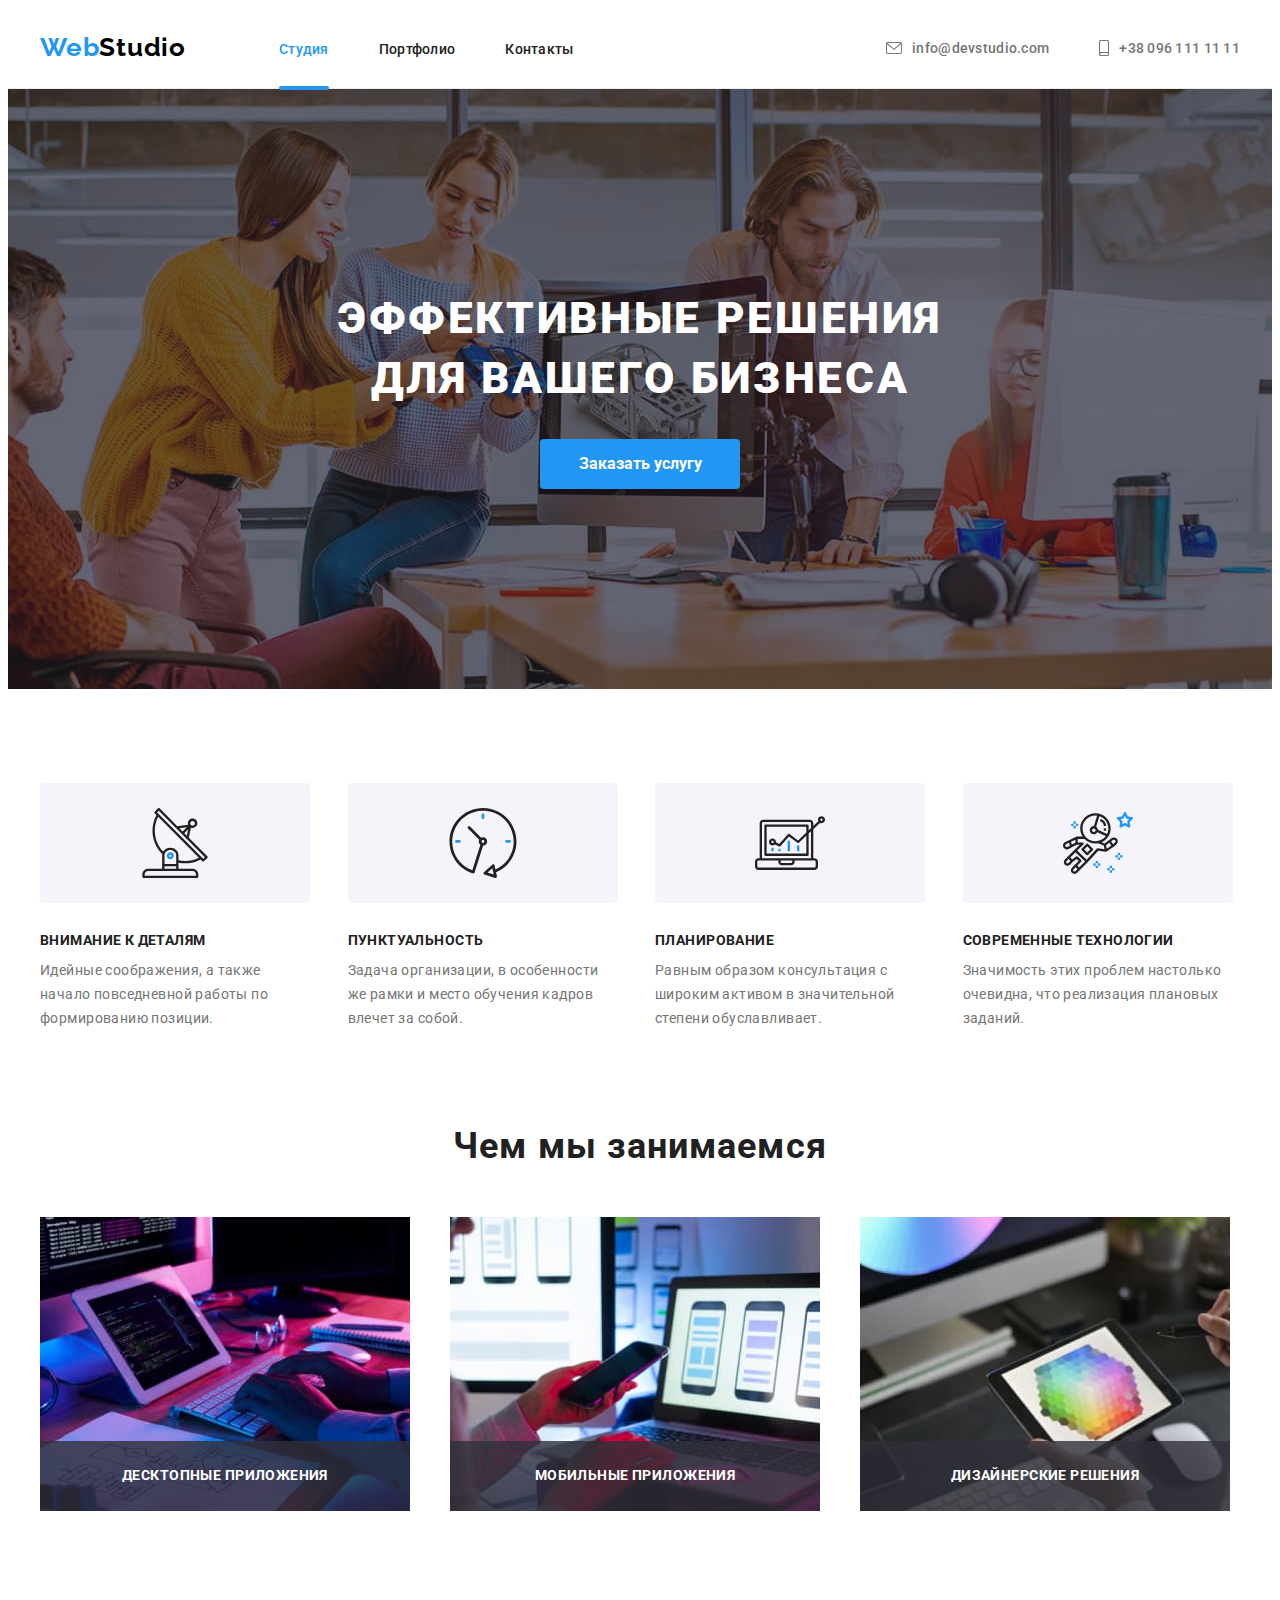
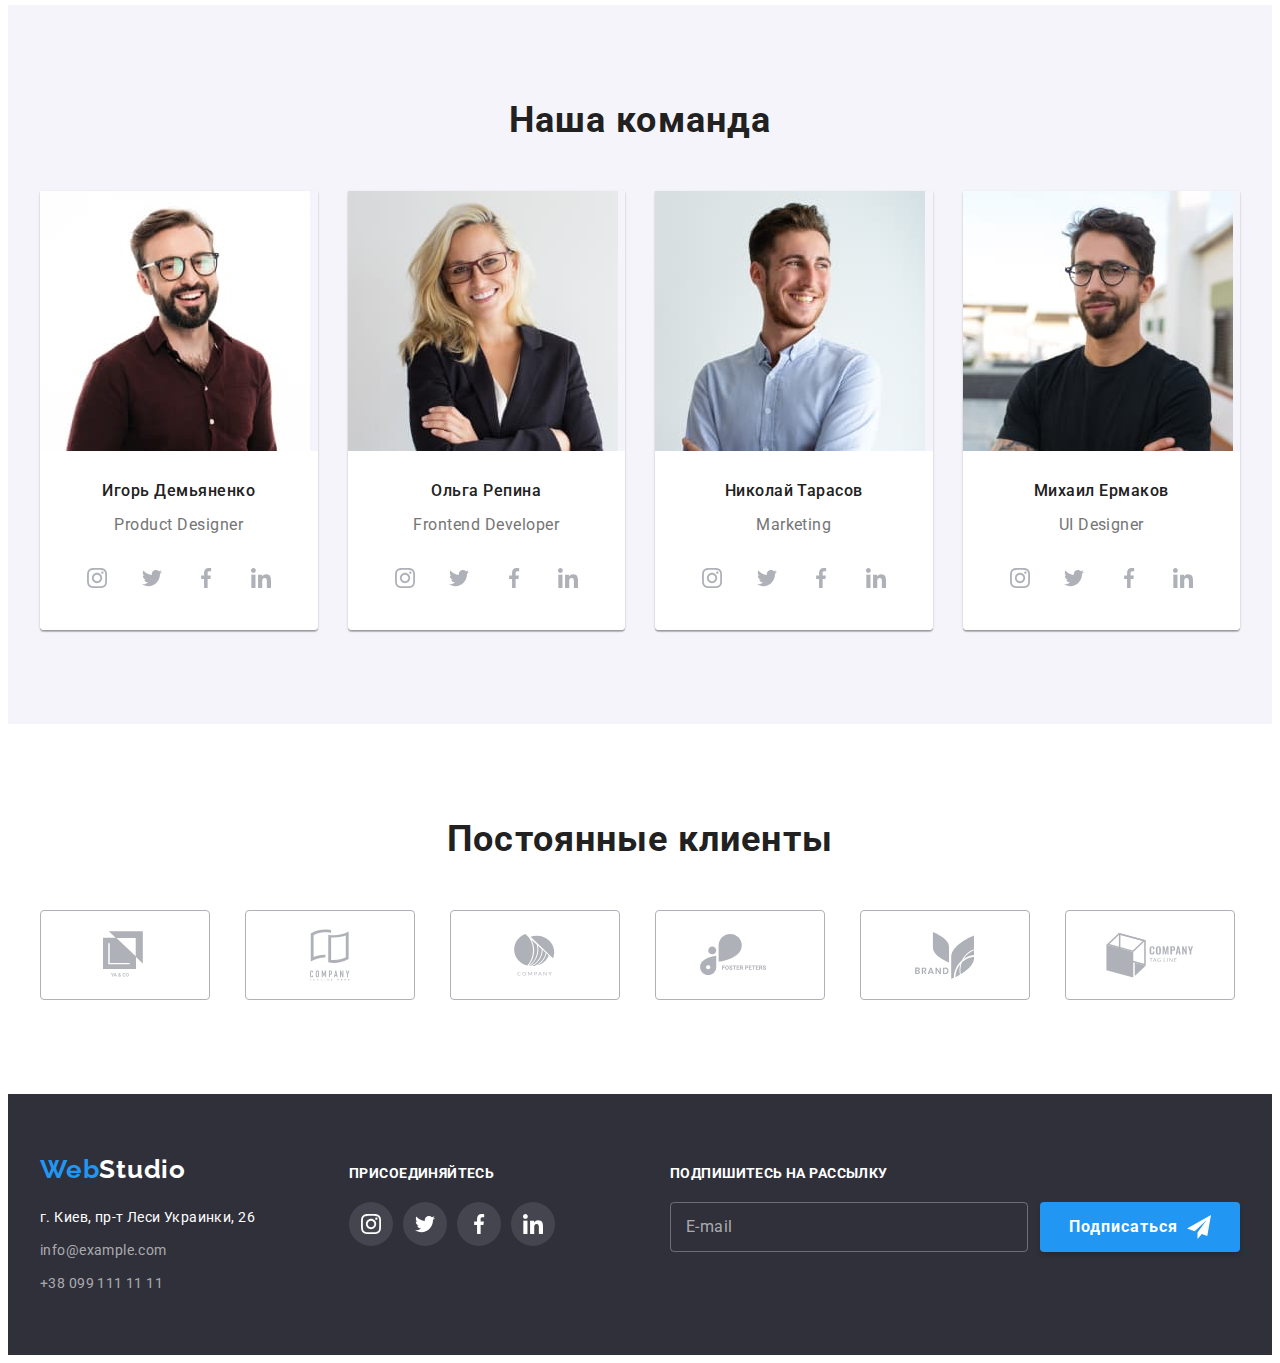
==== commit bf52e416: "Come back files hw#7" ====
--- a/index.html
+++ b/index.html
@@ -33,11 +33,6 @@
                     </li>
                 </ul>
             </nav>
-            <button type="button" class="menu-btn" data-menu-button>
-                <svg class="menu-btn__icon">
-                    <use href="./images/sprite.svg#icon-menu_btn"></use>
-                </svg>
-            </button>
             <ul class="contacts list">
                 <li class="contacts__item">
                     <a class="contacts__link link" href="mailto:info@devstudio.com">
@@ -52,46 +47,6 @@
                             <use href="./images/sprite.svg#icon-phone"></use>
                         </svg>
                         +38 096 111 11 11</a>
-                </li>
-            </ul>
-        </div>
-        <div class="mobile-menu" data-menu>
-            <button type="button" class="mobile-menu__close-btn" data-menu-close>
-                <svg class="menu__close-btn">
-                    <use href="./images/sprite.svg#icon-close-black-btn"></use>
-                </svg>
-            </button>
-            <ul class="mobile-menu__list list">
-                <li class="mobile-menu__item">
-                    <a href="./index.html" class="mobile-menu__link link current">Студия</a>
-                </li>
-                <li class="mobile-menu__item">
-                    <a href="./portfolio.html" class="mobile-menu__link link">Портфолио</a>
-                </li>
-                <li class="mobile-menu__item">
-                    <a href="" class="mobile-menu__link link">Контакты</a>
-                </li>
-            </ul>
-            <ul class="mobile-menu__contacts-list list">
-                <li class="mobile-menu__contacts-item">
-                    <a class="mobile-menu__contacts-link_phone link" href="tel:+380961111111">+38 096 111 11 11</a>
-                </li>
-                <li class="mobile-menu__contacts-item">
-                    <a class="mobile-menu__contacts-link_mail link" href="mailto:info@devstudio.com">info@devstudio.com</a>
-                </li>
-            </ul>
-            <ul class="mobile-menu__social-list list">
-                <li class="mobile-menu__social-item">
-                    <a href="#" class="mobile-menu__social-link link">Instagram</a>
-                </li>
-                <li class="mobile-menu__social-item">
-                    <a href="#" class="mobile-menu__social-link link">Twitter</a>
-                </li>
-                <li class="mobile-menu__social-item">
-                    <a href="#" class="mobile-menu__social-link link">Facebook</a>
-                </li>
-                <li class="mobile-menu__social-item">
-                    <a href="#" class="mobile-menu__social-link link">LinkedIn</a>
                 </li>
             </ul>
         </div>
@@ -169,7 +124,7 @@
         </div>
     </section>
         <!-- WHAT WE DO -->
-        <!-- <section class="our-work">
+        <section class="our-work">
             <div class="container">
                 <h2 class="second-title">Чем мы занимаемся</h2>
                 <ul class="work-list list">
@@ -190,9 +145,9 @@
                     </li>
                 </ul>
             </div>
-        </section> -->
+        </section>
         <!-- OUR TEAM -->
-        <!-- <section class="team">
+        <section class="team">
             <div class="container">
                 <h2 class="second-title">Наша команда</h2>
                 <ul class="team-list list">
@@ -350,9 +305,9 @@
                     </li>
                 </ul>
             </div>
-        </section> -->
+        </section>
         <!-- REGULAR CLIENTS -->
-        <!-- <section class="regular-clients">
+        <section class="regular-clients">
             <div class="container">
                 <h2 class="second-title">Постоянные клиенты</h2>
                 <ul class="clients list">
@@ -400,11 +355,11 @@
                     </li>
                 </ul>
             </div>
-        </section> -->
+        </section>
     </main>
-    <!-- <footer class="contacts-info"> -->
+    <footer class="contacts-info">
     <!-- CONTACT INFORMATION -->
-        <!-- <div class="container contacts__container">
+        <div class="container contacts__container">
             <div class="contact-details">
                 <a class="link logo logo_theme-dark" href="./index.html" lang="en"><span class="logo__accent-text">Web</span>Studio</a>
                 <address class="address">
@@ -467,10 +422,10 @@
                         </button>
                     </form>
             </div>
-        </div> -->
-    <!-- </footer> -->
+        </div>
+    </footer>
 <!-- MODAL WINDOW -->
-    <!-- <div class="backdrop is-hidden" data-modal>
+    <div class="backdrop is-hidden" data-modal>
         <div class="modal">
             <button class="modal__close-btn" type="button" data-modal-close>
                 <svg width="30" height="30" class="modal-close__btn-icon">
@@ -516,11 +471,9 @@
                 <button type="submit" class="modal-form__btn">Отправить</button>
             </form>
         </div>
-    </div> -->
+    </div>
 
-    <!-- <script src="./js/modal.js"></script> -->
-
-    <script src="./js/mobile-menu.js"></script>
+    <script src="./js/modal.js"></script>
 </body>
 
 </html>--- a/css/main.min.css
+++ b/css/main.min.css
@@ -1,2 +1,2 @@
-.visually-hidden{position:absolute !important;clip:rect(1px 1px 1px 1px);clip:rect(1px, 1px, 1px, 1px);padding:0 !important;border:0 !important;height:1px !important;width:1px !important;overflow:hidden}:root{--main-font: "Roboto", sans-serif;--secondary-font: "Raleway", sans-serif;--accent-color: #2196f3;--main-color: #212121;--black-color: #000000;--white-color: #ffffff;--content-description: #757575;--background: #f5f4fa;--background-btn-hover: #188ce8;--background-section: #2f303a;--text-color-default: rgba(255, 255, 255, 0.6);--second-title-mb: 50px;--filters-btn-pd: 6px 22px;--section-pt: 94px;--section-pb: 94px;--link-padding-tp: 32px;--link-padding-bt: 32px;--color-icon-clients: #afb1b8;--transition-time-cubic: 250ms cubic-bezier(0.4, 0, 0.2, 1);--transition-time-cubic-modal: 500ms cubic-bezier(0.4, 0, 0.2, 1)}body{font-family:var(--main-font);color:var(--main-color)}h1,h2,h3,h4,h5,h6,p{margin:0}ul,ol{margin:0;padding:0}img{display:block}.link{text-decoration:none}.list{list-style:none}.address{font-style:normal}.container{padding-left:15px;padding-right:15px}.main-header .container{display:flex;align-items:center;justify-content:space-between}@media screen and (min-width: 480px){.container{width:480px;margin:0 auto}}@media screen and (min-width: 768px){.container{width:768px}}@media screen and (min-width: 1200px){.container{width:1200px}}.logo{font-family:var(--secondary-font);font-weight:700;font-size:24px;line-height:1.17;letter-spacing:0.03em;color:var(--black-color);animation-duration:2000ms}.logo__accent-text{color:var(--accent-color)}.logo_theme-dark{display:block;margin-bottom:20px;color:var(--white-color)}@media screen and (min-width: 768px){.main-header .logo{margin-right:88px}}@media screen and (min-width: 1200px){.main-header .logo{font-size:26px;line-height:1.2;margin-right:93px}.animate__rubberBand{padding-top:24px;padding-bottom:25px}}.social-list{display:flex;align-items:center;justify-content:space-between}.social-list__link{display:flex;align-items:center;justify-content:center;width:44px;height:44px;border-radius:50%;background-color:var(--white-color);transition:background-color var(--transition-time-cubic)}.social-list__link:hover,.social-list__link:focus{background-color:var(--accent-color)}.social-list__icon{width:20px;height:20px;fill:var(--color-icon-clients);transition:fill var(--transition-time-cubic)}.social-list__link:hover .social-list__icon,.social-list__link:focus .social-list__icon{fill:var(--white-color)}.social-title{font-family:var(--main-font);font-weight:700;font-size:14px;line-height:1.14;letter-spacing:0.03em;text-transform:uppercase;color:var(--white-color);margin-bottom:20px}.social-links{display:flex;align-items:center;justify-content:space-between}.social-links__item:not(:last-child){margin-right:10px}.social-links__icon{width:20px;height:20px;fill:var(--white-color)}.social-links__link{display:flex;align-items:center;justify-content:center;width:44px;height:44px;border-radius:50%;background-color:rgba(255,255,255,0.1);transition:background-color var(--transition-time-cubic)}.social-links__link:hover,.social-links__link:focus{background-color:var(--accent-color)}.second-title{font-weight:700;font-size:36px;line-height:1.17;letter-spacing:0.03em;text-align:center;margin-bottom:var(--second-title-mb)}@media screen and (max-width: 767px){.menu{display:none}}@media screen and (min-width: 768px){.navigation{display:flex;align-items:center}.menu{display:flex;align-items:center}.menu__link{position:relative;font-family:var(--main-font);font-weight:500;font-size:14px;line-height:1.14;letter-spacing:0.02em;color:var(--main-color);padding-top:var(--link-padding-tp);padding-bottom:var(--link-padding-bt);transition:color var(--transition-time-cubic)}.menu__link:hover,.menu__link:focus{color:var(--accent-color)}.menu__link.current::after{position:absolute;display:block;content:"";width:100%;height:4px;background-color:var(--accent-color);border-radius:2px;transform:translateY(32px)}.menu__item:not(:last-child){margin-right:50px}}@media screen and (min-width: 1200px){.menu__link.link.current::after{position:absolute;display:block;content:"";width:100%;height:4px;background-color:var(--accent-color);border-radius:2px;transform:translateY(28px)}}.modal-btn{min-width:200px;padding:10px 32px;margin:0 auto;display:block;font-family:inherit;font-weight:700;font-size:16px;line-height:1.88;text-align:center;background-color:var(--accent-color);box-shadow:0px 4px 4px rgba(0,0,0,0.15);border-radius:4px;cursor:pointer;border:none;color:var(--white-color)}@media screen and (min-width: 1200px){.modal-btn{transition:background-color var(--transition-time-cubic),box-shadow var(--transition-time-cubic)}.modal-btn:hover,.modal-btn:focus{background-color:var(--background-btn-hover);box-shadow:0px 4px 4px rgba(0,0,0,0.15);border-radius:4px}}.backdrop{position:fixed;top:0;left:0;width:100vw;height:100vh;background-color:rgba(0,0,0,0.2);opacity:1;transition:visibility var(--transition-time-cubic-modal),opacity var(--transition-time-cubic-modal),pointer-events var(--transition-time-cubic-modal)}.modal{position:absolute;top:50%;left:50%;transform:translate(-50%, -50%) rotate(360deg) scale(1);width:528px;height:581px;background-color:var(--white-color);padding:40px;transition:transform var(--transition-time-cubic-modal)}.modal__close-btn{position:absolute;top:8px;right:8px;display:flex;justify-content:center;align-items:center;width:30px;height:30px;background:var(--white-color);border:1px solid rgba(0,0,0,0.1);border-radius:50%;cursor:pointer}.backdrop.is-hidden .modal{transform:translate(-50%, -35%) rotate(180deg) scale(0)}.modal-close__btn-icon{transition:fill var(--transition-time-cubic)}.modal-close__btn-icon:hover,.modal-close__btn-icon:focus{fill:var(--accent-color)}.is-hidden{opacity:0;visibility:hidden;pointer-events:none}@media screen and (min-width: 1200px){.modal{position:absolute;top:50%;left:50%;transform:translate(-50%, -50%) rotate(360deg) scale(1);width:528px;height:581px;background-color:var(--white-color);padding:40px;transition:transform var(--transition-time-cubic-modal)}.modal__close-btn{position:absolute;top:8px;right:8px;display:flex;justify-content:center;align-items:center;width:30px;height:30px;background:var(--white-color);border:1px solid rgba(0,0,0,0.1);border-radius:50%;cursor:pointer}.backdrop.is-hidden .modal{transform:translate(-50%, -35%) rotate(180deg) scale(0)}.modal-close__btn-icon{transition:fill var(--transition-time-cubic)}.modal-close__btn-icon:hover,.modal-close__btn-icon:focus{fill:var(--accent-color)}.is-hidden{opacity:0;visibility:hidden;pointer-events:none}}.action-desc{display:block;font-family:var(--main-font);font-weight:700;font-size:20px;line-height:1.15;text-align:center;letter-spacing:0.03em;margin-bottom:12px;color:var(--main-color)}.modal-form{display:flex;flex-direction:column}.modal-form__field{font-family:var(--main-font);font-weight:400;font-size:12px;line-height:1.17;letter-spacing:0.01em;color:var(--content-description)}.modal-form__input{width:100%;height:40px;border:1px solid rgba(33,33,33,0.2);border-radius:4px;padding-left:42px;transition:border-color var(--transition-time-cubic)}.modal-form__input-wrapper{display:block;position:relative;margin-top:4px;margin-bottom:10px}.modal-form__input:focus{outline:none;border-color:var(--accent-color)}.modal-form__input-icon{position:absolute;top:50%;left:12px;transform:translateY(-50%);transition:fill var(--transition-time-cubic)}.modal-form__input:focus+.modal-form__input-icon{fill:var(--accent-color)}.modal-form__message{width:100%;height:120px;margin-top:4px;padding:12px 16px;resize:none;border:1px solid rgba(33,33,33,0.2);border-radius:4px;font-family:var(--main-font);font-weight:400;font-size:12px;line-height:1.17;letter-spacing:0.01em;margin-bottom:20px;transition:border-color var(--accent-color)}.modal-form__message::placeholder{color:rgba(117,117,117,0.5)}.modal-form__message:focus{outline:none;border-color:var(--accent-color)}.modal-form__btn{align-self:center;padding:10px 55px;font-family:var(--main-font);font-weight:700;font-size:16px;line-height:1.88;letter-spacing:0.06em;text-align:center;background-color:var(--accent-color);box-shadow:0px 4px 4px rgba(0,0,0,0.15);border-radius:4px;cursor:pointer;border:none;color:var(--white-color);transition:background-color var(--transition-time-cubic),box-shadow var(--transition-time-cubic)}.modal-form__btn:hover,.modal-form__btn:focus{background-color:var(--background-btn-hover);box-shadow:0px 4px 4px rgba(0,0,0,0.15);border-radius:4px}.modal-form__check-desc{display:flex;align-items:center;margin:0 auto;font-family:var(--main-font);font-weight:400;font-size:14px;line-height:1.71;letter-spacing:0.03em;color:var(--content-description);margin-bottom:30px}.modal-form__check-desc::before{display:block;content:"";width:16px;height:15px;border:1px solid var(--black-color);border-radius:2px;cursor:pointer;margin-right:8px}.modal-form__term:checked+.modal-form__check-desc::before{background-image:url("../images/checkbox_svg/icon_checked.svg");background-color:var(--accent-color);background-position:center;border-color:var(--accent-color);border-radius:2px}.modal-form__term:focus+.modal-form__check-desc::before{box-shadow:0 0 0 1px var(--black-color)}.main-header{padding-top:16px;padding-bottom:16px;border-bottom:1px solid #ececec}.current{color:var(--accent-color)}@media screen and (max-width: 767px){.mobile-menu__link.link.current::after{position:absolute;display:block;content:"";width:100%;height:4px;background-color:var(--accent-color);border-radius:2px}.mobile-menu__item:not(:last-child){margin-bottom:32px}.mobile-menu__list{margin-bottom:302px}.mobile-menu__contacts-list{margin-bottom:64px}.mobile-menu__contacts-item:not(:last-child){margin-bottom:32px}.mobile-menu__contacts-link_phone{font-family:var(--main-font);font-weight:500;font-size:34px;line-height:1.17;letter-spacing:0.02em;color:var(--accent-color)}.mobile-menu__contacts-link_mail{font-family:var(--main-font);font-weight:500;font-size:24px;line-height:1.17;letter-spacing:0.02em;color:var(--content-description)}.mobile-menu__social-list{display:flex;align-items:center}.mobile-menu__social-item:not(:last-child){margin-right:10px;padding-right:10px;border-right:1px solid rgba(33,33,33,0.2)}.mobile-menu__social-link{font-family:var(--main-font);font-weight:500;font-size:18px;line-height:1.22;letter-spacing:0.02em;color:var(--accent-color)}.mobile-menu__close-btn{position:absolute;top:10px;right:15px;transition:fill var(--transition-time-cubic)}.mobile-menu__close-btn:hover,.mobile-menu__close-btn:focus{fill:var(--accent-color)}.menu__close-btn{width:40px;height:40px}.contacts{display:none}.menu-btn,.mobile-menu__close-btn{background-color:transparent;border:none;padding:0}.menu-btn__icon{width:40px;height:40px;fill:var(--main-color);transition:fill var(--transition-time-cubic)}.menu-btn__icon:hover,.menu-btn__icon:focus{fill:var(--accent-color)}.mobile-menu{position:fixed;top:0;left:50%;width:100vw;max-width:480px;height:100vh;background-color:var(--white-color);padding:48px 40px;transform:translateX(100%) scale(0.5);transition:transform var(--transition-time-cubic-modal),scale var(--transition-time-cubic-modal);box-shadow:0px 4px 8px rgba(0,0,0,0.04),0px 2px 4px rgba(0,0,0,0.08),0px 1px 3px rgba(0,0,0,0.16)}.is-open{transform:translateX(-50%) scale(1)}.mobile-menu__link{position:relative;font-family:var(--main-font);font-weight:500;font-size:40px;line-height:1.17;letter-spacing:0.02em;color:var(--main-color);transition:color var(--transition-time-cubic)}.mobile-menu__link.current{color:var(--accent-color)}.mobile-menu__link:hover,.mobile-menu__link:focus{color:var(--accent-color)}}@media screen and (min-width: 768px){.menu-btn{display:none}.mobile-menu{display:none}.contacts{display:block;margin-left:auto}.main-header{padding-top:26px;padding-bottom:26px}.contacts__link{display:flex;align-items:center;font-family:var(--main-font);font-weight:500;font-size:12px;line-height:1.17;letter-spacing:0.02em;color:var(--content-description)}.contacts__item:not(:last-child){margin-bottom:10px}.contacts__icon_mail{width:14px;height:10px;align-self:center;margin-right:8px;fill:currentColor}.contacts__icon_phone{width:10px;height:14px;margin-right:8px;fill:currentColor}}@media screen and (min-width: 1200px){.main-header{padding:0}.contacts{display:flex;align-items:center;margin-left:auto}.contacts__item:not(:last-child){margin-right:50px;margin-bottom:0}.contacts__link{font-size:14px;line-height:1.15;letter-spacing:0.02em;padding-top:var(--link-padding-tp);padding-bottom:var(--link-padding-bt);transition:color var(--transition-time-cubic)}.contacts__link:hover,.contacts__link:focus{color:var(--accent-color)}.contacts__icon_phone{margin-right:10px}.contacts__icon_mail{margin-right:10px}}.main-title{max-width:360px;font-weight:900;margin:0 auto;text-align:center;font-size:26px;line-height:1.62;letter-spacing:0.06em;text-transform:uppercase;margin-bottom:30px;color:var(--white-color)}.hero{background:var(--background-section);margin:0 auto;max-width:480px;padding:118px 0;background-image:linear-gradient(rgba(47,48,58,0.4), rgba(47,48,58,0.4)),url("../../images/mobile/hero/hero-mobile_1x.jpg");background-repeat:no-repeat;background-size:cover;background-position:center}@media (min-device-pixel-ratio: 2), (min-resolution: 192dpi), (min-resolution: 2dppx){.hero{background-image:linear-gradient(rgba(47,48,58,0.4), rgba(47,48,58,0.4)),url("../../images/mobile/hero/hero-mobile_@2x.jpg")}}@media screen and (min-width: 768px){.hero{max-width:768px;background-image:linear-gradient(rgba(47,48,58,0.4), rgba(47,48,58,0.4)),url("../../images/tablet/hero/hero-tablet_1x.jpg")}}@media screen and (min-width: 768px) and (min-device-pixel-ratio: 2), screen and (min-width: 768px) and (min-resolution: 192dpi), screen and (min-width: 768px) and (min-resolution: 2dppx){.hero{background-image:linear-gradient(rgba(47,48,58,0.4), rgba(47,48,58,0.4)),url("../../images/tablet/hero/hero-tablet_@2x.jpg")}}@media screen and (min-width: 1200px){.main-title{max-width:696px;font-size:44px;line-height:1.36}.hero{max-width:1600px;padding:200px 0;background-image:linear-gradient(rgba(47,48,58,0.4), rgba(47,48,58,0.4)),url("../../images/desktop/hero/hero-desktop_1x.jpg")}}@media screen and (min-width: 1200px) and (min-device-pixel-ratio: 2), screen and (min-width: 1200px) and (min-resolution: 192dpi), screen and (min-width: 1200px) and (min-resolution: 2dppx){.hero{background-image:linear-gradient(rgba(47,48,58,0.4), rgba(47,48,58,0.4)),url("../../images/desktop/hero/hero-desktop_@2x.jpg")}}.advantages{padding:60px 15px}.advantages-icon{display:flex;align-items:center;justify-content:center;width:450px;height:120px;background:#f5f4fa;border-radius:4px;margin-bottom:30px}.list-icons__figure{display:flex;align-items:center;justify-content:center;width:70px;height:70px}.list-icons__desc{display:block;background:var(--white-color)}.list-icons__title{text-align:center;font-weight:700;font-size:14px;line-height:1.14;letter-spacing:0.03em;text-transform:uppercase;margin-bottom:10px}.list-icons__modifier{font-weight:400;font-size:14px;line-height:1.71;letter-spacing:0.03em;color:var(--content-description)}@media screen and (max-width: 767px){.list-icons__item:not(:last-child){margin-bottom:30px}}@media screen and (min-width: 768px){.advantages-icon{width:354px;background:#f5f4fa}.list-icons{display:flex;align-items:center;flex-wrap:wrap;margin-left:-30px;margin-top:-30px}.list-icons__item{flex-basis:calc(100% / 2 - 30px);margin-left:30px;margin-top:30px}.list-icons__title{text-align:start}}@media screen and (min-width: 1200px){.advantages-icon{width:270px;height:120px;background:#f5f4fa;border-radius:4px;margin-bottom:30px}.list-icons{display:flex;align-items:center;margin-left:-30px;margin-top:-30px}.list-icons__item{flex-basis:calc(100% / 4 - 30px);margin-left:30px;margin-top:30px}.list-icons__figure{display:flex;align-items:center;justify-content:center;width:70px;height:70px}.list-icons__desc{display:block;align-items:center;justify-content:center;width:270px;background:var(--white-color)}.list-icons__title{font-weight:700;font-size:14px;line-height:1.14;letter-spacing:0.03em;text-transform:uppercase;margin-bottom:10px}.list-icons__modifier{font-weight:400;font-size:14px;line-height:1.71;letter-spacing:0.03em;color:var(--content-description)}}.our-work{padding-top:47px;padding-bottom:var(--section-pb)}.work-list{display:flex;align-items:center;margin-left:-30px;margin-top:-30px}.work-list__item{position:relative;flex-basis:calc(100% / 3 - 30px);margin-left:30px;margin-top:30px}.work-list__title{position:absolute;display:flex;justify-content:center;align-items:center;overflow:hidden;left:0px;bottom:0px;font-weight:700;font-size:14px;line-height:1.14;text-align:center;letter-spacing:0.03em;text-transform:uppercase;color:var(--white-color);width:370px;height:70px;background-color:rgba(47,48,58,0.8)}.team{padding-top:var(--section-pt);padding-bottom:var(--section-pb);background:var(--background)}.team-list{display:flex;align-items:center;margin-left:-30px;margin-top:-30px}.team-list__item{flex-basis:calc(100% / 4 - 30px);margin-left:30px;margin-top:30px;box-shadow:0px 1px 3px rgba(0,0,0,0.12),0px 1px 1px rgba(0,0,0,0.14),0px 2px 1px rgba(0,0,0,0.2);border-radius:0px 0px 4px 4px}.team-list__item_desc{font-weight:400;font-size:16px;line-height:1.9;letter-spacing:0.03em;text-align:center;color:var(--content-description);margin-bottom:16px}.description-card{padding:30px 35px;background-color:var(--white-color);border-radius:0px 0px 4px 4px}.third-title{text-align:center;font-weight:500;font-size:16px;line-height:1.19;letter-spacing:0.03em;margin-bottom:10px;color:var(--main-color)}.regular-clients{padding-top:94px;padding-bottom:94px}.clients{display:flex;align-items:center;margin-left:-30px;margin-top:-30px}.clients__item{flex-basis:calc(100% / 6 - 30px);margin-left:30px;margin-top:30px}.clients__link{display:flex;align-items:center;justify-content:center;width:170px;height:90px;border:1px solid #afb1b8;box-sizing:border-box;border-radius:4px;color:var(--color-icon-clients);transition:border-color var(--transition-time-cubic)}.clients__link:hover,.clients__link:focus{border-color:var(--accent-color)}.clients__icon{fill:currentColor;transition:fill var(--transition-time-cubic)}.clients__link:hover .clients__icon,.clients__link:focus .clients__icon{fill:var(--accent-color)}.contacts-info{display:flex;align-items:center;padding-top:60px;padding-bottom:60px;background-color:var(--background-section)}.contact-details{margin-right:70px}.contacts__container{display:flex;align-items:baseline}.contact-list{display:flex;flex-direction:column}.contact-list__link-address{font-size:14px;line-height:1.71;letter-spacing:0.03em;padding-top:3px;padding-bottom:3px;color:var(--white-color)}.contact-list__item:not(:last-child){margin-bottom:9px}.contact-list__link-item{font-size:14px;line-height:1.71;letter-spacing:0.03em;padding-top:3px;padding-bottom:3px;color:var(--text-color-default)}.email-form{margin-left:auto}.email-form__title{font-family:var(--main-font);font-weight:700;font-size:14px;line-height:1.14;letter-spacing:0.03em;text-transform:uppercase;color:var(--white-color);margin-bottom:20px}.subscribe{display:flex;align-items:center}.subscribe__form{width:358px;height:50px;font-weight:400;font-size:16px;line-height:1.25;border:1px solid rgba(255,255,255,0.3);box-sizing:border-box;border-radius:4px;color:var(--white-color);background-color:transparent;padding:15px;margin-right:12px}.subscribe__form::placeholder{font-family:Roboto;font-weight:400;font-size:16px;line-height:1.25;letter-spacing:0.03em;color:var(--text-color-default)}.subscribe__btn{display:flex;align-items:center;justify-content:space-between;min-width:200px;font-family:var(--main-font);font-weight:700;font-size:16px;line-height:1.88;letter-spacing:0.06em;color:var(--white-color);padding:10px 29px;background:var(--accent-color);box-shadow:0px 4px 4px rgba(0,0,0,0.15);border-radius:4px;cursor:pointer;border:none}.subscribe__btn-icon{fill:var(--white-color)}.filter{display:flex;align-items:center;justify-content:center;margin-bottom:50px}.filter-menu{padding-top:var(--section-pt);padding-bottom:var(--section-pb)}.filter__item:not(:last-child){margin-right:8px}.filter__btn{font-family:inherit;font-weight:500;font-size:16px;line-height:1.63;text-align:center;letter-spacing:0.03em;cursor:pointer;border:none;border-radius:4px;background:var(--background);padding:var(--filters-btn-pd);transition:background-color var(--transition-time-cubic),color var(--transition-time-cubic),box-shadow var(--transition-time-cubic)}.filter__btn:hover,.filter__btn:focus{background-color:var(--accent-color);color:var(--white-color);box-shadow:0px 3px 1px rgba(0,0,0,0.1),0px 1px 2px rgba(0,0,0,0.08),0px 2px 2px rgba(0,0,0,0.12)}.portfolio{display:flex;flex-wrap:wrap;margin-left:-30px;margin-top:-30px}.portfolio__item{flex-basis:calc(100% / 3 - 30px);margin-left:30px;margin-top:30px}.portfolio__item:hover,.portfolio__item:focus{box-shadow:0px 1px 1px rgba(0,0,0,0.12),0px 4px 4px rgba(0,0,0,0.06),1px 4px 6px rgba(0,0,0,0.16);cursor:pointer}.portfolio__title{font-weight:700;font-size:18px;line-height:2;letter-spacing:0.06em;margin-bottom:4px;color:var(--main-color)}.portfolio__description{font-weight:400;font-size:16px;line-height:1.88;letter-spacing:0.03em;color:var(--content-description)}.portfolio__content-wrapper{position:relative;overflow:hidden}.description-container{padding:20px 24px;border:1px solid #eeeeee;border-top:none}.overlay{position:absolute;top:0;left:0;height:100%;background-color:rgba(33,150,243,0.9);color:var(--white-color);padding:63px 24px;font-weight:400;font-size:18px;line-height:1.56;letter-spacing:0.03em;overflow:auto;opacity:0;transform:translateY(100%);transition:transform var(--transition-time-cubic),opacity var(--transition-time-cubic)}.portfolio__link:hover .overlay,.portfolio__link:focus .overlay{transform:translateY(0%);opacity:1}
+.visually-hidden{position:absolute !important;clip:rect(1px 1px 1px 1px);clip:rect(1px, 1px, 1px, 1px);padding:0 !important;border:0 !important;height:1px !important;width:1px !important;overflow:hidden}:root{--main-font: "Roboto", sans-serif;--secondary-font: "Raleway", sans-serif;--accent-color: #2196f3;--main-color: #212121;--black-color: #000000;--white-color: #ffffff;--content-description: #757575;--background: #f5f4fa;--background-btn-hover: #188ce8;--background-section: #2f303a;--text-color-default: rgba(255, 255, 255, 0.6);--second-title-mb: 50px;--filters-btn-pd: 6px 22px;--section-pt: 94px;--section-pb: 94px;--link-padding-tp: 32px;--link-padding-bt: 32px;--color-icon-clients: #afb1b8;--transition-time-cubic: 250ms cubic-bezier(0.4, 0, 0.2, 1);--transition-time-cubic-modal: 500ms cubic-bezier(0.4, 0, 0.2, 1)}body{font-family:var(--main-font);color:var(--main-color)}h1,h2,h3,h4,h5,h6,p{margin:0}ul,ol{margin:0;padding:0}img{display:block}.link{text-decoration:none}.list{list-style:none}.address{font-style:normal}.container{width:1200px;margin:0 auto;padding-left:15px;padding-right:15px}.logo{font-family:var(--secondary-font);font-weight:700;font-size:26px;line-height:1.2;letter-spacing:0.03em;color:var(--black-color);margin-right:93px;animation-duration:2000ms}.logo__accent-text{color:var(--accent-color)}.logo_theme-dark{display:block;margin-bottom:20px;color:var(--white-color)}.animate__rubberBand{padding-top:24px;padding-bottom:25px}.social-list{display:flex;align-items:center;justify-content:space-between}.social-list__link{display:flex;align-items:center;justify-content:center;width:44px;height:44px;border-radius:50%;background-color:var(--white-color);transition:background-color var(--transition-time-cubic)}.social-list__link:hover,.social-list__link:focus{background-color:var(--accent-color)}.social-list__icon{width:20px;height:20px;fill:var(--color-icon-clients);transition:fill var(--transition-time-cubic)}.social-list__link:hover .social-list__icon,.social-list__link:focus .social-list__icon{fill:var(--white-color)}.social-title{font-family:var(--main-font);font-weight:700;font-size:14px;line-height:1.14;letter-spacing:0.03em;text-transform:uppercase;color:var(--white-color);margin-bottom:20px}.social-links{display:flex;align-items:center;justify-content:space-between}.social-links__item:not(:last-child){margin-right:10px}.social-links__icon{width:20px;height:20px;fill:var(--white-color)}.social-links__link{display:flex;align-items:center;justify-content:center;width:44px;height:44px;border-radius:50%;background-color:rgba(255,255,255,0.1);transition:background-color var(--transition-time-cubic)}.social-links__link:hover,.social-links__link:focus{background-color:var(--accent-color)}.second-title{font-weight:700;font-size:36px;line-height:1.17;letter-spacing:0.03em;text-align:center;margin-bottom:var(--second-title-mb)}.navigation{display:flex;align-items:center}.menu{display:flex;align-items:center}.menu__item:not(:last-child){margin-right:50px}.menu__link{position:relative;font-weight:500;font-size:14px;line-height:1.15;letter-spacing:0.02em;padding-top:var(--link-padding-tp);padding-bottom:var(--link-padding-bt);color:var(--main-color);transition:color var(--transition-time-cubic)}.menu__link:hover,.menu__link:focus{color:var(--accent-color)}.menu__link.link.current{color:var(--accent-color)}.menu__link.link.current::after{position:absolute;display:block;content:"";width:100%;height:4px;background-color:var(--accent-color);border-radius:2px;transform:translateY(28px)}.modal-btn{min-width:200px;padding:10px 32px;margin:0 auto;display:block;font-family:inherit;font-weight:700;font-size:16px;line-height:1.88;text-align:center;background-color:var(--accent-color);box-shadow:0px 4px 4px rgba(0,0,0,0.15);border-radius:4px;cursor:pointer;border:none;color:var(--white-color);transition:background-color var(--transition-time-cubic),box-shadow var(--transition-time-cubic)}.modal-btn:hover,.modal-btn:focus{background-color:var(--background-btn-hover);box-shadow:0px 4px 4px rgba(0,0,0,0.15);border-radius:4px}.backdrop{position:fixed;top:0;left:0;width:100vw;height:100vh;background-color:rgba(0,0,0,0.2);opacity:1;transition:visibility var(--transition-time-cubic-modal),opacity var(--transition-time-cubic-modal),pointer-events var(--transition-time-cubic-modal)}.modal{position:absolute;top:50%;left:50%;transform:translate(-50%, -50%) rotate(360deg) scale(1);width:528px;height:581px;background-color:var(--white-color);padding:40px;transition:transform var(--transition-time-cubic-modal)}.modal__close-btn{position:absolute;top:8px;right:8px;display:flex;justify-content:center;align-items:center;width:30px;height:30px;background:var(--white-color);border:1px solid rgba(0,0,0,0.1);border-radius:50%;cursor:pointer}.backdrop.is-hidden .modal{transform:translate(-50%, -35%) rotate(180deg) scale(0)}.modal-close__btn-icon{transition:fill var(--transition-time-cubic)}.modal-close__btn-icon:hover,.modal-close__btn-icon:focus{fill:var(--accent-color)}.is-hidden{opacity:0;visibility:hidden;pointer-events:none}.action-desc{display:block;font-family:var(--main-font);font-weight:700;font-size:20px;line-height:1.15;text-align:center;letter-spacing:0.03em;margin-bottom:12px;color:var(--main-color)}.modal-form{display:flex;flex-direction:column}.modal-form__field{font-family:var(--main-font);font-weight:400;font-size:12px;line-height:1.17;letter-spacing:0.01em;color:var(--content-description)}.modal-form__input{width:100%;height:40px;border:1px solid rgba(33,33,33,0.2);border-radius:4px;padding-left:42px;transition:border-color var(--transition-time-cubic)}.modal-form__input-wrapper{display:block;position:relative;margin-top:4px;margin-bottom:10px}.modal-form__input:focus{outline:none;border-color:var(--accent-color)}.modal-form__input-icon{position:absolute;top:50%;left:12px;transform:translateY(-50%);transition:fill var(--transition-time-cubic)}.modal-form__input:focus+.modal-form__input-icon{fill:var(--accent-color)}.modal-form__message{width:100%;height:120px;margin-top:4px;padding:12px 16px;resize:none;border:1px solid rgba(33,33,33,0.2);border-radius:4px;font-family:var(--main-font);font-weight:400;font-size:12px;line-height:1.17;letter-spacing:0.01em;margin-bottom:20px;transition:border-color var(--accent-color)}.modal-form__message::placeholder{color:rgba(117,117,117,0.5)}.modal-form__message:focus{outline:none;border-color:var(--accent-color)}.modal-form__btn{align-self:center;padding:10px 55px;font-family:var(--main-font);font-weight:700;font-size:16px;line-height:1.88;letter-spacing:0.06em;text-align:center;background-color:var(--accent-color);box-shadow:0px 4px 4px rgba(0,0,0,0.15);border-radius:4px;cursor:pointer;border:none;color:var(--white-color);transition:background-color var(--transition-time-cubic),box-shadow var(--transition-time-cubic)}.modal-form__btn:hover,.modal-form__btn:focus{background-color:var(--background-btn-hover);box-shadow:0px 4px 4px rgba(0,0,0,0.15);border-radius:4px}.modal-form__check-desc{display:flex;align-items:center;margin:0 auto;font-family:var(--main-font);font-weight:400;font-size:14px;line-height:1.71;letter-spacing:0.03em;color:var(--content-description);margin-bottom:30px}.modal-form__check-desc::before{display:block;content:"";width:16px;height:15px;border:1px solid var(--black-color);border-radius:2px;cursor:pointer;margin-right:8px}.modal-form__term:checked+.modal-form__check-desc::before{background-image:url("../images/checkbox_svg/icon_checked.svg");background-color:var(--accent-color);background-position:center;border-color:var(--accent-color);border-radius:2px}.modal-form__term:focus+.modal-form__check-desc::before{box-shadow:0 0 0 1px var(--black-color)}.main-header{border-bottom:1px solid #ececec}.main-header .container{display:flex;align-items:center}.contacts{display:flex;align-items:center;margin-left:auto}.contacts__item:not(:last-child){margin-right:50px}.contacts__link{display:flex;align-items:center;font-weight:500;font-size:14px;line-height:1.15;letter-spacing:0.02em;padding-top:var(--link-padding-tp);padding-bottom:var(--link-padding-bt);color:var(--content-description);transition:color var(--transition-time-cubic)}.contacts__link:hover,.contacts__link:focus{color:var(--accent-color)}.contacts__icon_mail{margin-right:10px;fill:currentColor}.contacts__icon_phone{margin-right:10px;fill:currentColor}.main-title{max-width:696px;font-weight:900;margin:0 auto;text-align:center;font-size:44px;line-height:1.36;letter-spacing:0.06em;text-transform:uppercase;margin-bottom:30px;color:var(--white-color)}.hero{background:var(--background-section);padding:200px 0;margin:0 auto;max-width:1600px;background-image:linear-gradient(rgba(47,48,58,0.4), rgba(47,48,58,0.4)),url("../images/hero/bg.jpg");background-repeat:no-repeat;background-position:center;background-color:#c4c4c4}.advantages{padding-top:var(--section-pt);padding-bottom:47px}.advantages-icon{display:flex;align-items:center;justify-content:center;width:270px;height:120px;background:#f5f4fa;border-radius:4px;margin-bottom:30px}.list-icons{display:flex;align-items:center;margin-left:-30px;margin-top:-30px}.list-icons__item{flex-basis:calc(100% / 4 - 30px);margin-left:30px;margin-top:30px}.list-icons__figure{display:flex;align-items:center;justify-content:center;width:70px;height:70px}.list-icons__desc{display:block;align-items:center;justify-content:center;width:270px;background:var(--white-color);border-radius:4px}.list-icons__title{font-weight:700;font-size:14px;line-height:1.14;letter-spacing:0.03em;text-transform:uppercase;margin-bottom:10px}.list-icons__modifier{font-weight:400;font-size:14px;line-height:1.71;letter-spacing:0.03em;color:var(--content-description)}.our-work{padding-top:47px;padding-bottom:var(--section-pb)}.work-list{display:flex;align-items:center;margin-left:-30px;margin-top:-30px}.work-list__item{position:relative;flex-basis:calc(100% / 3 - 30px);margin-left:30px;margin-top:30px}.work-list__title{position:absolute;display:flex;justify-content:center;align-items:center;overflow:hidden;left:0px;bottom:0px;font-weight:700;font-size:14px;line-height:1.14;text-align:center;letter-spacing:0.03em;text-transform:uppercase;color:var(--white-color);width:370px;height:70px;background-color:rgba(47,48,58,0.8)}.team{padding-top:var(--section-pt);padding-bottom:var(--section-pb);background:var(--background)}.team-list{display:flex;align-items:center;margin-left:-30px;margin-top:-30px}.team-list__item{flex-basis:calc(100% / 4 - 30px);margin-left:30px;margin-top:30px;box-shadow:0px 1px 3px rgba(0,0,0,0.12),0px 1px 1px rgba(0,0,0,0.14),0px 2px 1px rgba(0,0,0,0.2);border-radius:0px 0px 4px 4px}.team-list__item_desc{font-weight:400;font-size:16px;line-height:1.9;letter-spacing:0.03em;text-align:center;color:var(--content-description);margin-bottom:16px}.description-card{padding:30px 35px;background-color:var(--white-color);border-radius:0px 0px 4px 4px}.third-title{text-align:center;font-weight:500;font-size:16px;line-height:1.19;letter-spacing:0.03em;margin-bottom:10px;color:var(--main-color)}.regular-clients{padding-top:94px;padding-bottom:94px}.clients{display:flex;align-items:center;margin-left:-30px;margin-top:-30px}.clients__item{flex-basis:calc(100% / 6 - 30px);margin-left:30px;margin-top:30px}.clients__link{display:flex;align-items:center;justify-content:center;width:170px;height:90px;border:1px solid #afb1b8;box-sizing:border-box;border-radius:4px;color:var(--color-icon-clients);transition:border-color var(--transition-time-cubic)}.clients__link:hover,.clients__link:focus{border-color:var(--accent-color)}.clients__icon{fill:currentColor;transition:fill var(--transition-time-cubic)}.clients__link:hover .clients__icon,.clients__link:focus .clients__icon{fill:var(--accent-color)}.contacts-info{display:flex;align-items:center;padding-top:60px;padding-bottom:60px;background-color:var(--background-section)}.contact-details{margin-right:70px}.contacts__container{display:flex;align-items:baseline}.contact-list{display:flex;flex-direction:column}.contact-list__link-address{font-size:14px;line-height:1.71;letter-spacing:0.03em;padding-top:3px;padding-bottom:3px;color:var(--white-color)}.contact-list__item:not(:last-child){margin-bottom:9px}.contact-list__link-item{font-size:14px;line-height:1.71;letter-spacing:0.03em;padding-top:3px;padding-bottom:3px;color:var(--text-color-default)}.email-form{margin-left:auto}.email-form__title{font-family:var(--main-font);font-weight:700;font-size:14px;line-height:1.14;letter-spacing:0.03em;text-transform:uppercase;color:var(--white-color);margin-bottom:20px}.subscribe{display:flex;align-items:center}.subscribe__form{width:358px;height:50px;font-weight:400;font-size:16px;line-height:1.25;border:1px solid rgba(255,255,255,0.3);box-sizing:border-box;border-radius:4px;color:var(--white-color);background-color:transparent;padding:15px;margin-right:12px}.subscribe__form::placeholder{font-family:Roboto;font-weight:400;font-size:16px;line-height:1.25;letter-spacing:0.03em;color:var(--text-color-default)}.subscribe__btn{display:flex;align-items:center;justify-content:space-between;min-width:200px;font-family:var(--main-font);font-weight:700;font-size:16px;line-height:1.88;letter-spacing:0.06em;color:var(--white-color);padding:10px 29px;background:var(--accent-color);box-shadow:0px 4px 4px rgba(0,0,0,0.15);border-radius:4px;cursor:pointer;border:none}.subscribe__btn-icon{fill:var(--white-color)}.filter{display:flex;align-items:center;justify-content:center;margin-bottom:50px}.filter-menu{padding-top:var(--section-pt);padding-bottom:var(--section-pb)}.filter__item:not(:last-child){margin-right:8px}.filter__btn{font-family:inherit;font-weight:500;font-size:16px;line-height:1.63;text-align:center;letter-spacing:0.03em;cursor:pointer;border:none;border-radius:4px;background:var(--background);padding:var(--filters-btn-pd);transition:background-color var(--transition-time-cubic),color var(--transition-time-cubic),box-shadow var(--transition-time-cubic)}.filter__btn:hover,.filter__btn:focus{background-color:var(--accent-color);color:var(--white-color);box-shadow:0px 3px 1px rgba(0,0,0,0.1),0px 1px 2px rgba(0,0,0,0.08),0px 2px 2px rgba(0,0,0,0.12)}.portfolio{display:flex;flex-wrap:wrap;margin-left:-30px;margin-top:-30px}.portfolio__item{flex-basis:calc(100% / 3 - 30px);margin-left:30px;margin-top:30px}.portfolio__item:hover,.portfolio__item:focus{box-shadow:0px 1px 1px rgba(0,0,0,0.12),0px 4px 4px rgba(0,0,0,0.06),1px 4px 6px rgba(0,0,0,0.16);cursor:pointer}.portfolio__title{font-weight:700;font-size:18px;line-height:2;letter-spacing:0.06em;margin-bottom:4px;color:var(--main-color)}.portfolio__description{font-weight:400;font-size:16px;line-height:1.88;letter-spacing:0.03em;color:var(--content-description)}.portfolio__content-wrapper{position:relative;overflow:hidden}.description-container{padding:20px 24px;border:1px solid #eeeeee;border-top:none}.overlay{position:absolute;top:0;left:0;height:100%;background-color:rgba(33,150,243,0.9);color:var(--white-color);padding:63px 24px;font-weight:400;font-size:18px;line-height:1.56;letter-spacing:0.03em;overflow:auto;opacity:0;transform:translateY(100%);transition:transform var(--transition-time-cubic),opacity var(--transition-time-cubic)}.portfolio__link:hover .overlay,.portfolio__link:focus .overlay{transform:translateY(0%);opacity:1}
 /*# sourceMappingURL=main.min.css.map */